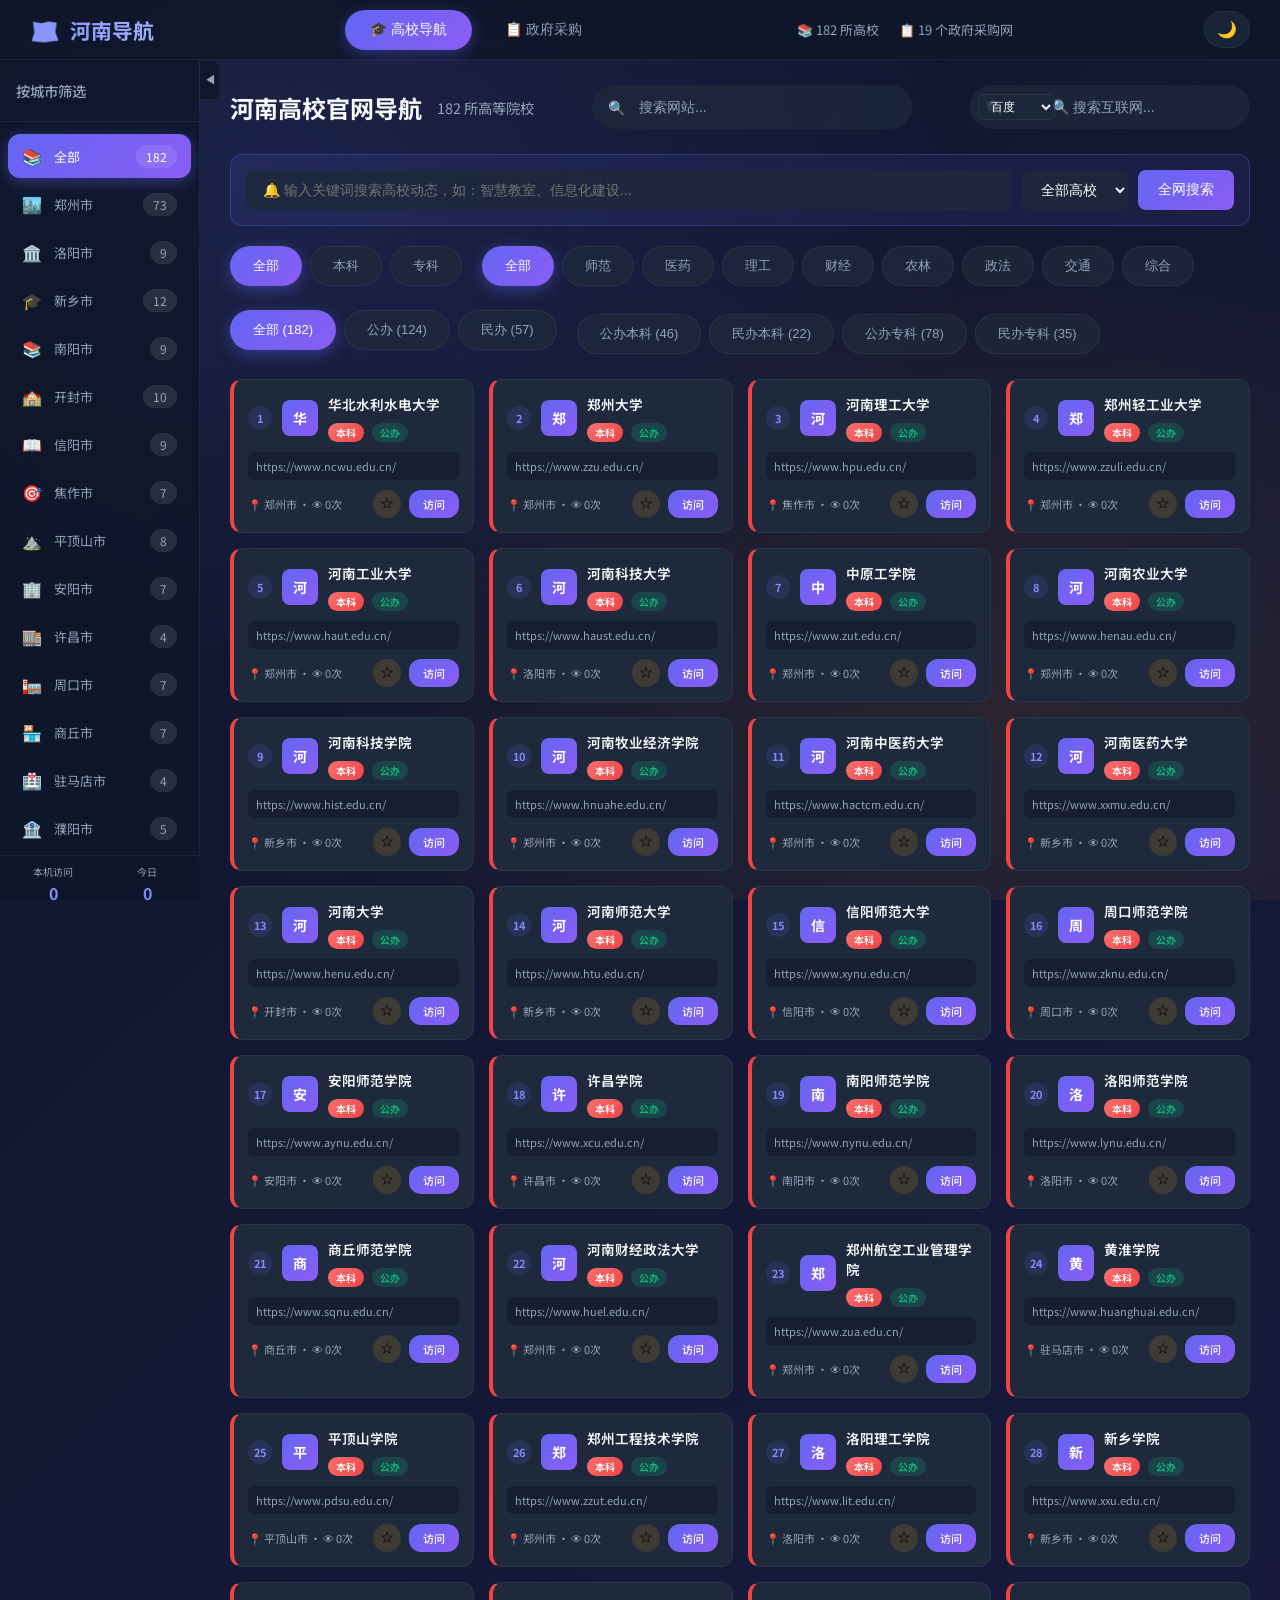
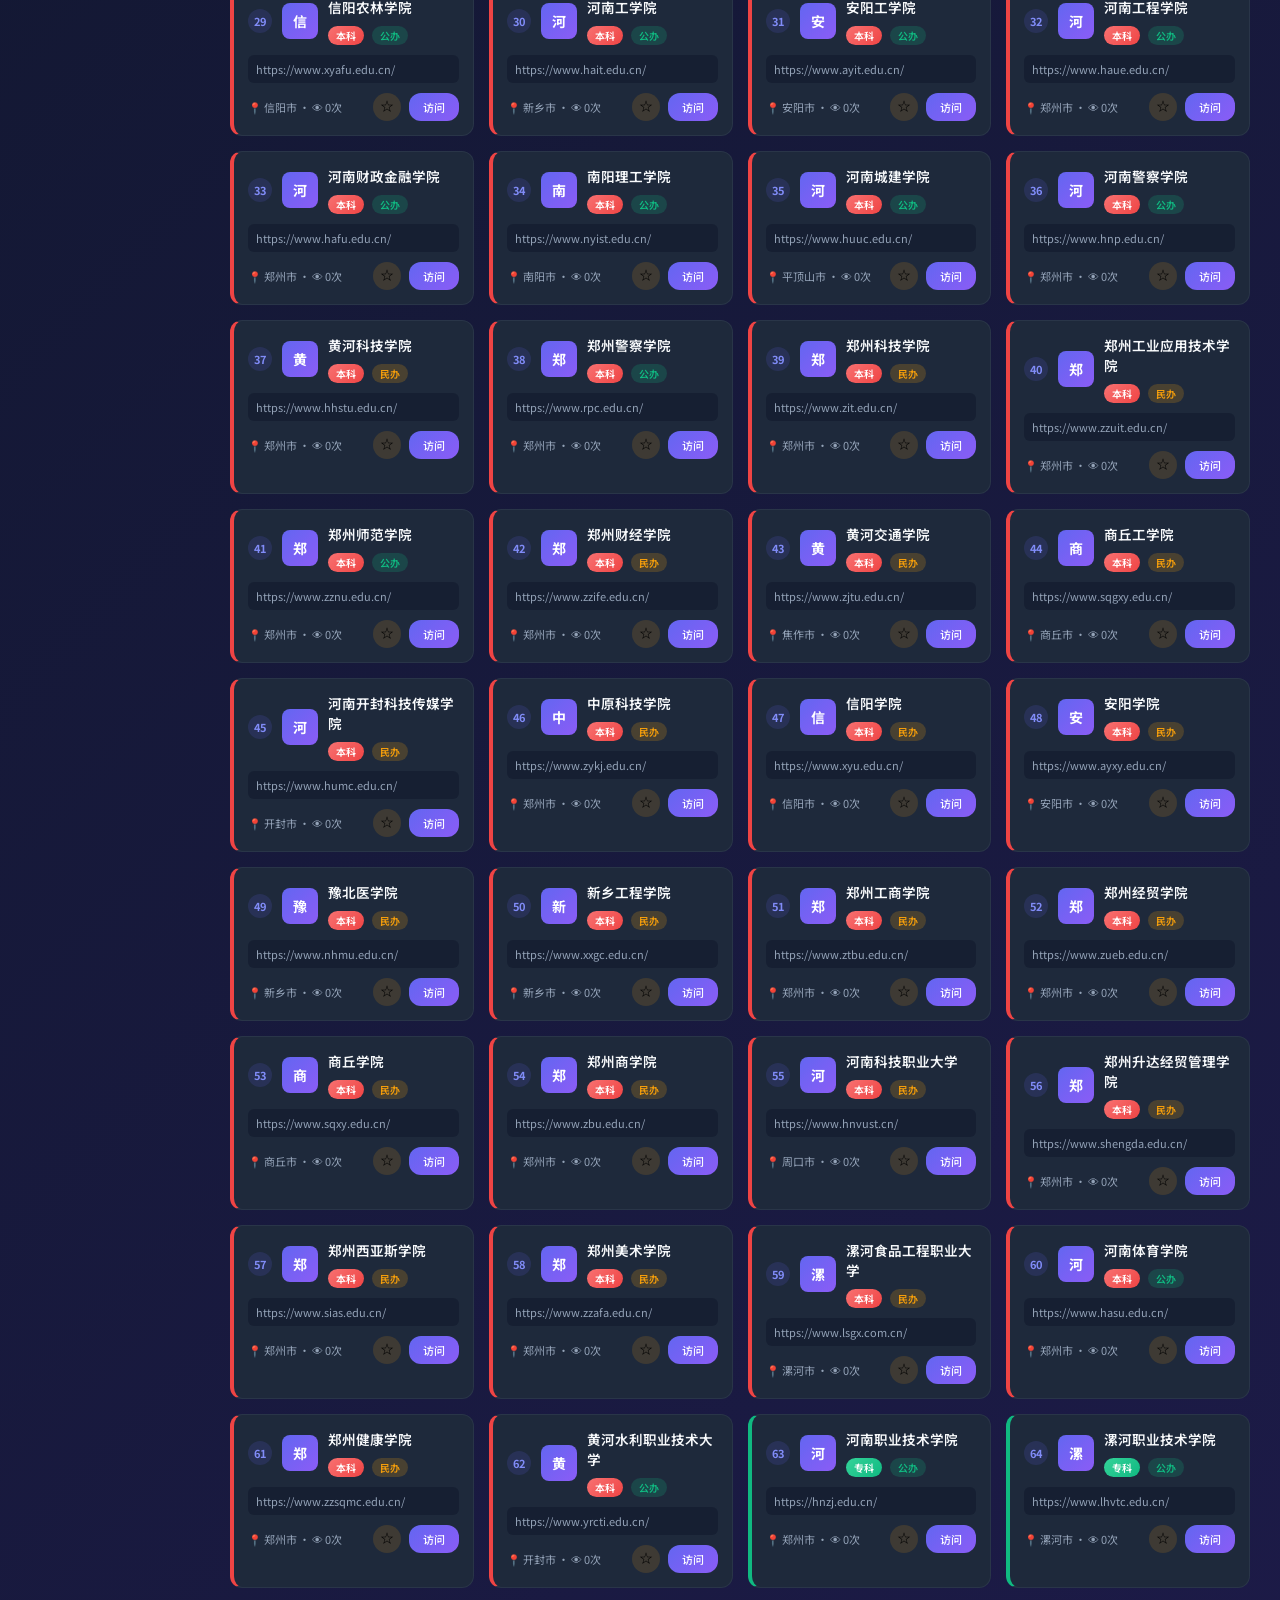
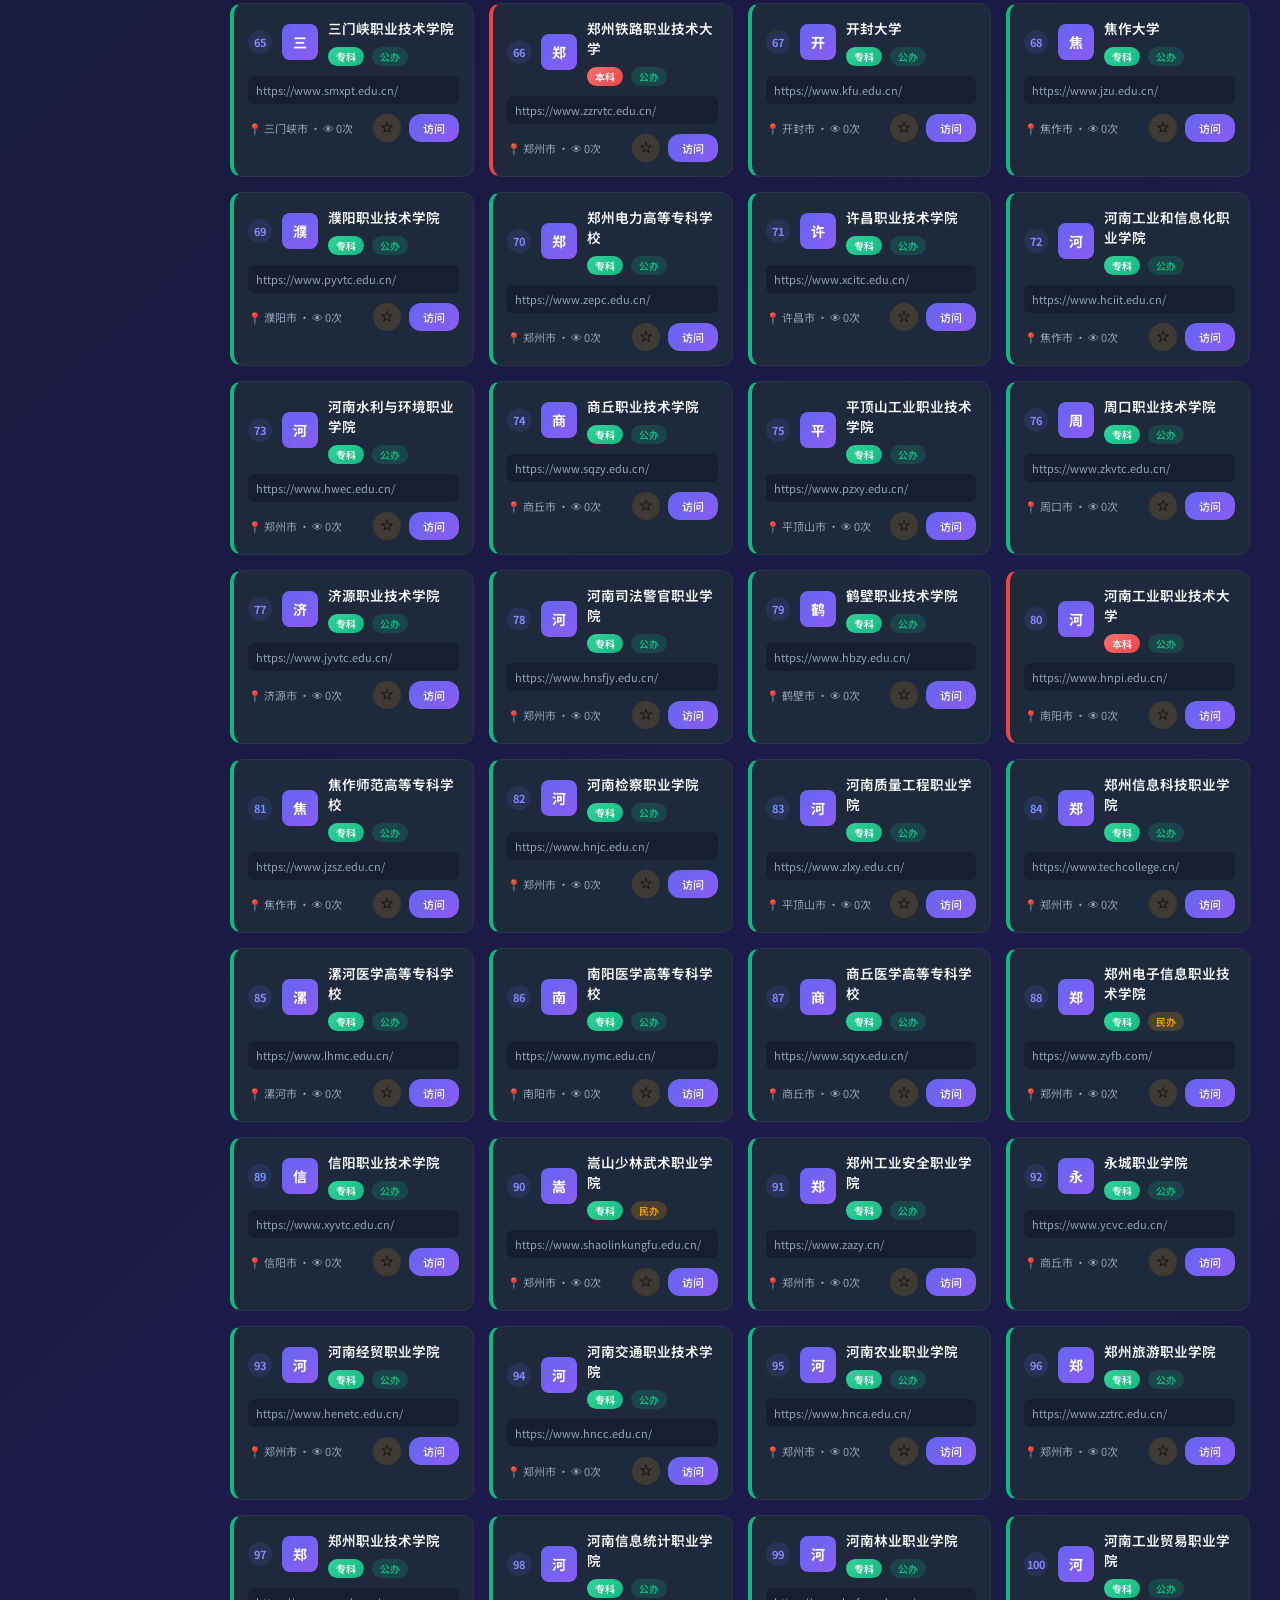
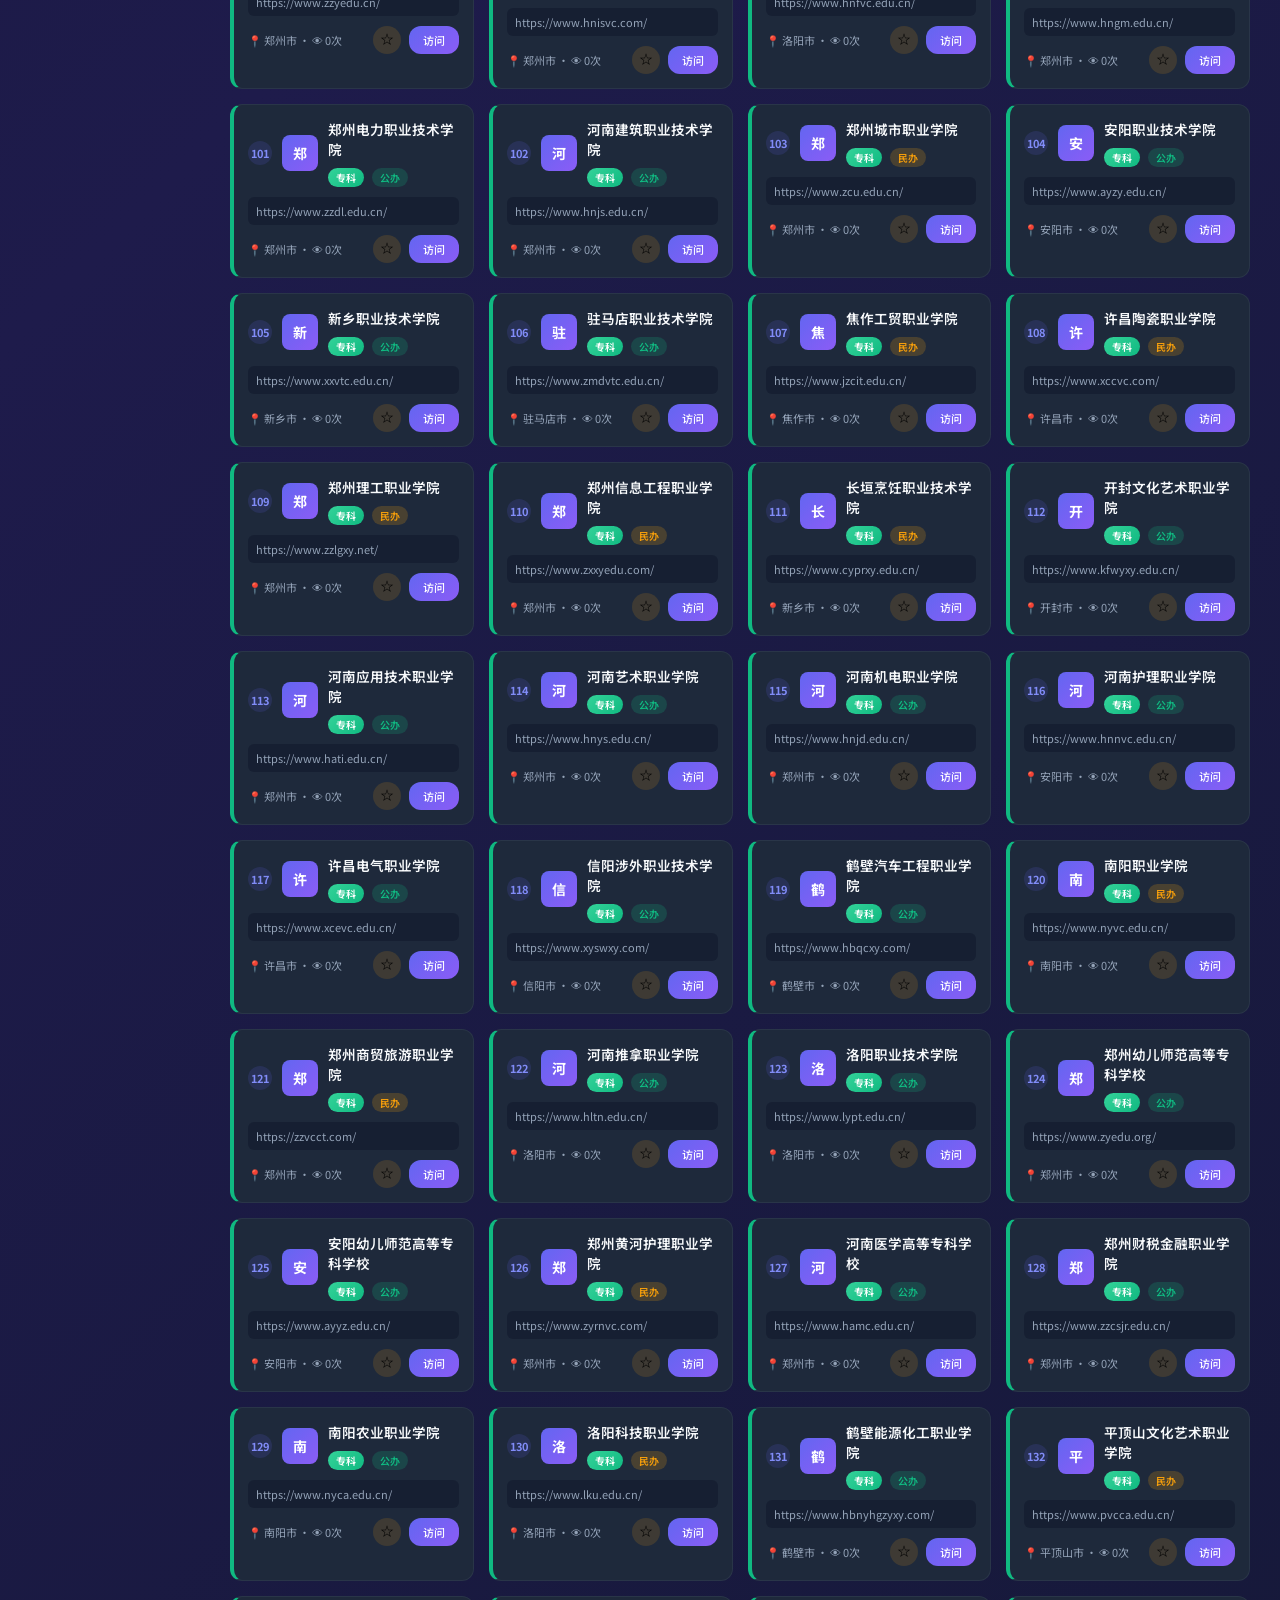
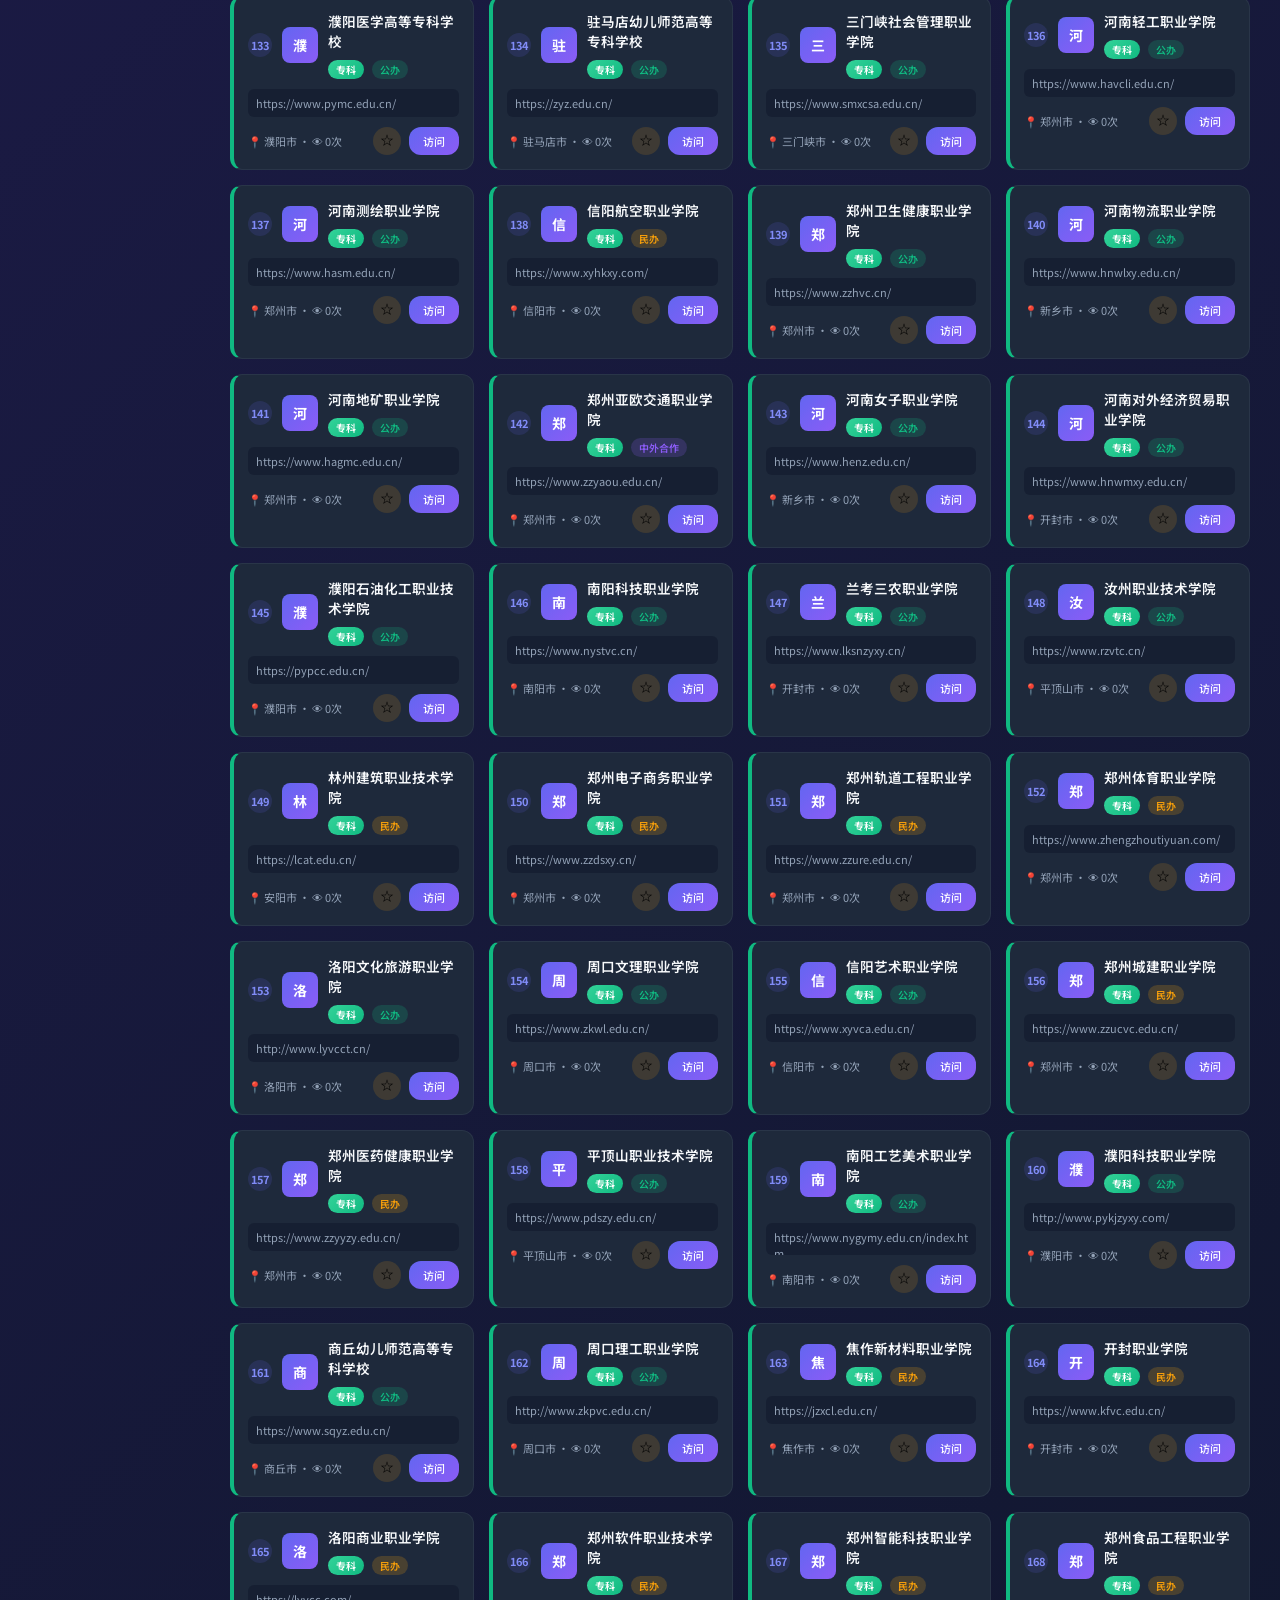
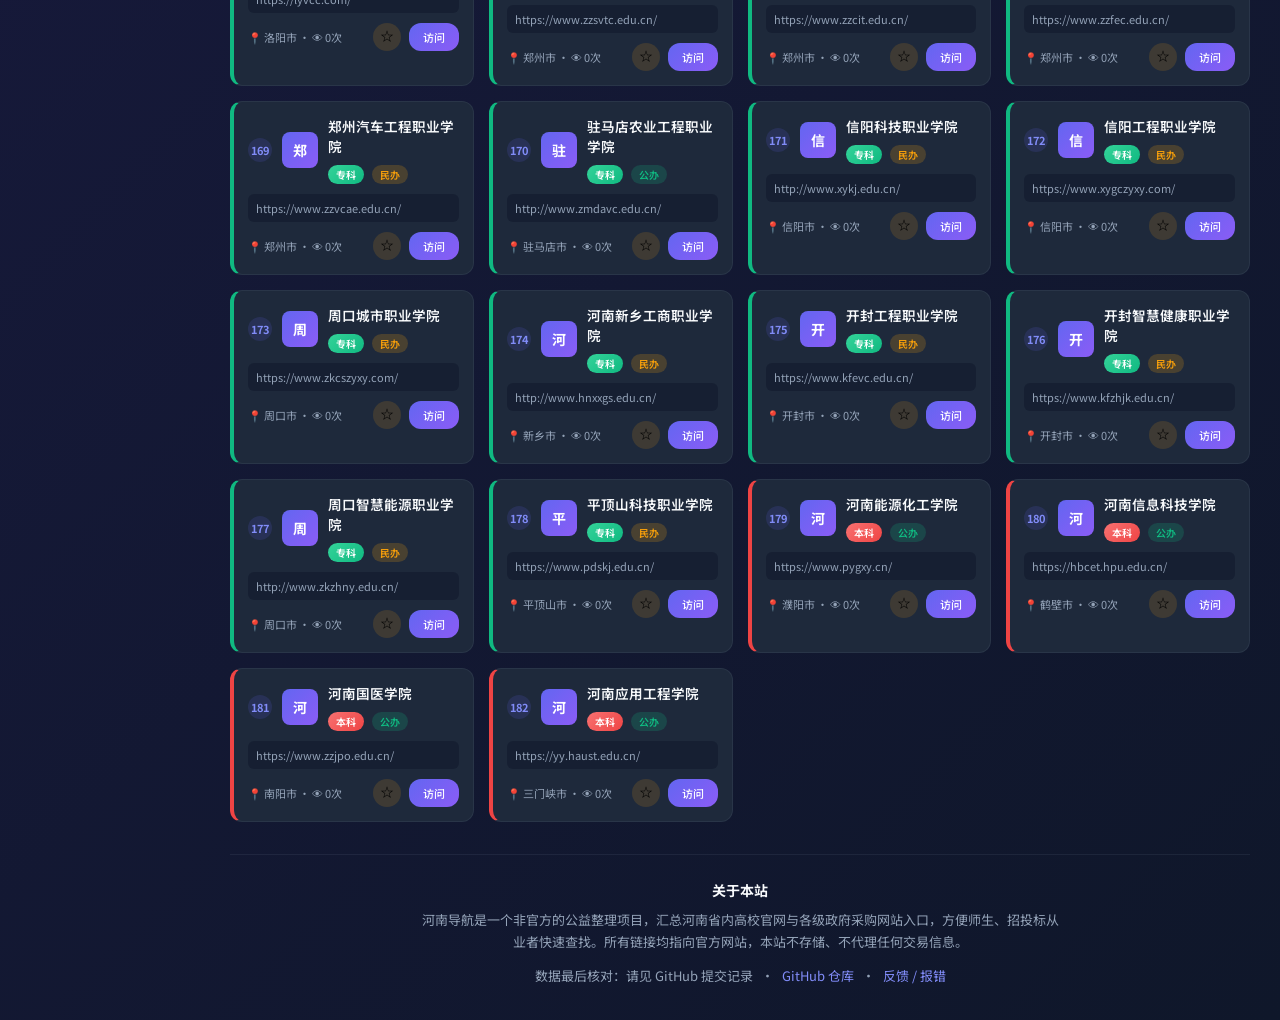
==== index.html @ 2e50fc97 "revert: 回退到直接加载data.js，放弃Base64混淆方案" ====
<!DOCTYPE html>
<html lang="zh-CN">
<head>
    <meta charset="UTF-8">
    <meta name="viewport" content="width=device-width, initial-scale=1.0">
    <title>河南导航 - 高校 & 政府采购</title>
    <meta name="description" content="河南高校官网导航、政府采购网导航，收录182所河南高等院校和19个政府采购网站。">
    <meta property="og:title" content="河南导航 - 高校 & 政府采购">
    <meta property="og:description" content="河南高校官网导航、政府采购网导航。">
    <meta property="og:type" content="website">
    <meta property="og:image" content="https://leoliu-s.github.io/University-Navigation/assets/og-image.png">
    <meta property="og:url" content="https://leoliu-s.github.io/University-Navigation/">
    <meta property="og:locale" content="zh_CN">
    <meta name="twitter:card" content="summary_large_image">
    <meta name="theme-color" content="#0f172a">
    <link rel="canonical" href="https://leoliu-s.github.io/University-Navigation/">
    <link rel="manifest" href="site.webmanifest">
    <link rel="icon" href="data:image/svg+xml,<svg xmlns=%22http://www.w3.org/2000/svg%22 viewBox=%220 0 100 100%22><text y=%22.9em%22 font-size=%2290%22>🗺️</text></svg>">
    <link rel="preconnect" href="https://favicon.hlycc.com" crossorigin>
    <link rel="stylesheet" href="css/style.css">
    <script type="application/ld+json">
    {
        "@context": "https://schema.org",
        "@type": "WebSite",
        "name": "河南导航",
        "alternateName": "河南高校 & 政府采购导航",
        "url": "https://leoliu-s.github.io/University-Navigation/",
        "description": "河南高校官网导航、政府采购网导航，收录182所河南高等院校和19个政府采购网站。",
        "inLanguage": "zh-CN"
    }
    </script>
</head>
<body>
    <a href="#mainContent" class="skip-link">跳转到主内容</a>
    <button class="menu-toggle" id="menuToggle" aria-label="打开侧边栏菜单" aria-expanded="false">
        <span></span><span></span><span></span>
    </button>

    <button class="back-to-top" id="backToTop" onclick="backToTop()" aria-label="返回顶部">⬆️</button>

    <nav class="top-nav">
        <div class="nav-brand">
            <span>🗺️</span>河南导航
        </div>
        <div class="nav-tabs">
            <button class="nav-tab active" data-module="university">🎓 高校导航</button>
            <button class="nav-tab gov" data-module="gov">📋 政府采购</button>
        </div>
        <div class="nav-stats" id="navStats">
            <span>📚 182 所高校</span>
            <span>📋 19 个政府采购网</span>
        </div>
        <button class="theme-toggle" onclick="toggleTheme()" title="切换主题" aria-label="切换深色/浅色主题">🌙</button>
    </nav>

    <button class="sidebar-toggle" id="sidebarToggle" title="折叠侧边栏" aria-label="折叠侧边栏">◀</button>

    <aside class="sidebar" id="sidebar">
        <div class="sidebar-header">
            <h3 id="sidebarTitle">按城市筛选</h3>
        </div>
        <div class="sidebar-list" id="sidebarList"></div>
    </aside>

    <div class="visit-counter" title="仅统计本机浏览器的访问记录，非全站真实流量">
        <div class="counter-item">
            <span class="counter-label">本机访问</span>
            <span class="counter-value" id="totalVisits">0</span>
        </div>
        <div class="counter-item">
            <span class="counter-label">今日</span>
            <span class="counter-value" id="todayVisits">0</span>
        </div>
    </div>

    <main class="main-content" id="mainContent">
        <div class="content-header">
            <div class="content-title">
                <h1 id="pageTitle">河南高校官网导航</h1>
                <span class="subtitle" id="pageSubtitle">182 所高等院校</span>
            </div>
            <div class="search-box">
                <label for="searchInput" class="visually-hidden">在站内搜索高校或采购网站</label>
                <input type="text" id="searchInput" placeholder="搜索网站..." aria-label="站内搜索">
            </div>
            <div class="search-box internet-search">
                <label for="searchEngine" class="visually-hidden">选择搜索引擎</label>
                <select class="search-engine-select" id="searchEngine" aria-label="选择搜索引擎">
                    <option value="baidu">百度</option>
                    <option value="bing">Bing</option>
                    <option value="google">Google</option>
                    <option value="sogou">搜狗</option>
                </select>
                <label for="internetSearch" class="visually-hidden">搜索互联网</label>
                <input type="text" id="internetSearch" placeholder="🔍 搜索互联网..." aria-label="搜索互联网" onkeydown="if(event.key==='Enter')doInternetSearch()">
            </div>
        </div>

        <div class="gov-search-box" id="monitorSearchBox">
            <input type="text" id="monitorKeyword" placeholder="🔔 输入关键词搜索高校动态，如：智慧教室、信息化建设..." onkeydown="if(event.key==='Enter')doMonitorSearch()">
            <select id="monitorScope">
                <option value="all">全部高校</option>
                <option value="郑州市">郑州市</option>
                <option value="洛阳市">洛阳市</option>
                <option value="新乡市">新乡市</option>
                <option value="南阳市">南阳市</option>
                <option value="开封市">开封市</option>
                <option value="其他">其他城市</option>
            </select>
            <button onclick="doMonitorSearch()">全网搜索</button>
        </div>

        <div class="gov-search-box" id="govSearchBox" style="display:none;">
            <input type="text" id="govSearchInput" placeholder="🔍 在河南政府采购网搜索采购项目..." onkeydown="if(event.key==='Enter')doGovSearch()">
            <select id="govSearchSite">
                <option value="henan">河南省本级</option>
                <option value="zhengzhou">郑州市</option>
                <option value="kaifeng">开封市</option>
                <option value="luoyang">洛阳市</option>
                <option value="pingdingshan">平顶山市</option>
                <option value="anyang">安阳市</option>
                <option value="hebi">鹤壁市</option>
                <option value="xinxiang">新乡市</option>
                <option value="jiaozuo">焦作市</option>
                <option value="puyang">濮阳市</option>
                <option value="xuchang">许昌市</option>
                <option value="luohe">漯河市</option>
                <option value="sanmenxia">三门峡市</option>
                <option value="nanyang">南阳市</option>
                <option value="shangqiu">商丘市</option>
                <option value="xinyang">信阳市</option>
                <option value="zhoukou">周口市</option>
                <option value="zhumadian">驻马店市</option>
                <option value="jiyuan">济源市</option>
            </select>
            <button onclick="doGovSearch()">搜索</button>
        </div>

        <div class="filters" id="filters"></div>

        <div class="card-grid" id="cardGrid"></div>

        <footer class="site-footer">
            <div class="footer-content">
                <div class="footer-about">
                    <strong>关于本站</strong>
                    <p>河南导航是一个非官方的公益整理项目，汇总河南省内高校官网与各级政府采购网站入口，方便师生、招投标从业者快速查找。所有链接均指向官方网站，本站不存储、不代理任何交易信息。</p>
                </div>
                <div class="footer-meta">
                    <span id="footerUpdated">数据最后核对：请见 GitHub 提交记录</span>
                    <span>·</span>
                    <a href="https://github.com/LeoLiu-s/University-Navigation" target="_blank" rel="noopener noreferrer">GitHub 仓库</a>
                    <span>·</span>
                    <a href="https://github.com/LeoLiu-s/University-Navigation/issues" target="_blank" rel="noopener noreferrer">反馈 / 报错</a>
                </div>
            </div>
        </footer>
    </main>

    <script src="js/config.js"></script>
    <script src="js/data.js"></script>
    <script src="js/app.js"></script>
    <script src="js/utils.js"></script>
    <script src="js/render.js"></script>
    <script src="js/handlers.js"></script>
    <script>init();</script>
</body>
</html>
---- css/style.css ----
@import url('https://fonts.googleapis.com/css2?family=Noto+Sans+SC:wght@300;400;500;700&display=swap');

:root {
    --primary: #6366f1;
    --primary-dark: #4f46e5;
    --primary-light: #818cf8;
    --accent: #f59e0b;
    --success: #10b981;
    --danger: #ef4444;
    --bg-dark: #0f172a;
    --bg-card: #1e293b;
    --bg-nav: rgba(15, 23, 42, 0.9);
    --bg-sidebar: rgba(15, 23, 42, 0.85);
    --bg-input: rgba(30, 41, 59, 0.8);
    --bg-card-hover: rgba(30, 41, 59, 0.95);
    --bg-card-url: rgba(15, 23, 42, 0.5);
    --text-primary: #f8fafc;
    --text-secondary: #94a3b8;
    --border: rgba(148, 163, 184, 0.1);
    --shadow-lg: 0 10px 15px -3px rgba(0, 0, 0, 0.2);
    --radius: 12px;
}

[data-theme="light"] {
    --bg-dark: #f0f4f8;
    --bg-card: #ffffff;
    --bg-nav: #ffffff;
    --bg-sidebar: #ffffff;
    --bg-input: #f1f5f9;
    --bg-card-hover: #f8fafc;
    --bg-card-url: #f1f5f9;
    --text-primary: #1e293b;
    --text-secondary: #64748b;
    --border: rgba(0, 0, 0, 0.1);
}

* { margin: 0; padding: 0; box-sizing: border-box; }

body {
    font-family: -apple-system, BlinkMacSystemFont, "PingFang SC", "Microsoft YaHei", "Noto Sans SC", sans-serif;
    background: linear-gradient(135deg, #0f172a 0%, #1e1b4b 50%, #0f172a 100%);
    min-height: 100vh;
    color: var(--text-primary);
    overflow-x: hidden;
}

[data-theme="light"] body {
    background: linear-gradient(135deg, #f0f4f8 0%, #e0e7ff 50%, #f0f4f8 100%);
}

body::before {
    content: '';
    position: fixed;
    top: 0;
    left: 0;
    width: 100%;
    height: 100%;
    background: 
        radial-gradient(ellipse at 20% 20%, rgba(99, 102, 241, 0.15) 0%, transparent 50%),
        radial-gradient(ellipse at 80% 80%, rgba(245, 158, 11, 0.1) 0%, transparent 50%);
    pointer-events: none;
    z-index: 0;
}

.top-nav {
    position: fixed;
    top: 0;
    left: 0;
    right: 0;
    height: 60px;
    background: var(--bg-nav);
    backdrop-filter: blur(20px);
    border-bottom: 1px solid var(--border);
    display: flex;
    align-items: center;
    justify-content: space-between;
    padding: 0 30px;
    z-index: 1000;
}

.nav-brand {
    display: flex;
    align-items: center;
    gap: 10px;
    font-size: 1.3rem;
    font-weight: 700;
    background: linear-gradient(135deg, var(--primary-light), #a5b4fc);
    -webkit-background-clip: text;
    -webkit-text-fill-color: transparent;
    background-clip: text;
}

.nav-brand span {
    font-size: 1.5rem;
}

.nav-tabs {
    display: flex;
    gap: 8px;
}

.nav-tab {
    padding: 10px 24px;
    border: none;
    border-radius: 50px;
    cursor: pointer;
    font-size: 14px;
    font-weight: 500;
    transition: all 0.3s ease;
    background: transparent;
    color: var(--text-secondary);
    border: 1px solid transparent;
}

.nav-tab:hover {
    background: rgba(99, 102, 241, 0.15);
    color: var(--text-primary);
}

.nav-tab.active {
    background: linear-gradient(135deg, var(--primary), #8b5cf6);
    color: white;
    box-shadow: 0 4px 15px rgba(99, 102, 241, 0.4);
}

.nav-tab.active.gov {
    background: linear-gradient(135deg, var(--accent), #d97706);
    box-shadow: 0 4px 15px rgba(245, 158, 11, 0.4);
}

.nav-tab.active.custom {
    background: linear-gradient(135deg, #8b5cf6, #7c3aed);
    box-shadow: 0 4px 15px rgba(139, 92, 246, 0.4);
}

.nav-stats {
    display: flex;
    gap: 20px;
    font-size: 13px;
    color: var(--text-secondary);
}

.nav-stats span {
    display: flex;
    align-items: center;
    gap: 6px;
}

.sidebar {
    width: 200px;
    background: var(--bg-sidebar);
    backdrop-filter: blur(20px);
    height: calc(100vh - 60px);
    position: fixed;
    left: 0;
    top: 60px;
    overflow-y: auto;
    z-index: 100;
    border-right: 1px solid var(--border);
    transition: transform 0.3s ease, left 0.3s ease;
}

.sidebar.collapsed {
    left: -200px;
}

.sidebar-header {
    padding: 20px 16px;
    border-bottom: 1px solid var(--border);
}

.sidebar-header h3 {
    font-size: 0.9em;
    color: var(--text-secondary);
    font-weight: 500;
}

.sidebar-list { 
    padding: 12px 8px; 
    max-height: calc(100vh - 180px); 
    overflow-y: auto; 
}

.visit-counter {
    position: fixed;
    bottom: 0;
    left: 0;
    width: 200px;
    display: flex;
    padding: 8px 12px;
    background: rgba(15, 23, 42, 0.5);
    backdrop-filter: blur(5px);
    border-top: 1px solid var(--border);
    gap: 12px;
    z-index: 101;
    height: 45px;
    transition: left 0.3s ease;
}

.visit-counter.collapsed {
    left: -200px;
}

.counter-item {
    flex: 1;
    text-align: center;
}

.counter-label {
    display: block;
    font-size: 10px;
    color: var(--text-secondary);
    margin-bottom: 2px;
}

.counter-value {
    font-size: 16px;
    font-weight: 700;
    color: var(--primary-light);
}

.sidebar-item {
    display: flex;
    align-items: center;
    padding: 10px 14px;
    margin-bottom: 4px;
    border-radius: var(--radius);
    cursor: pointer;
    transition: all 0.25s ease;
    color: var(--text-secondary);
    font-size: 13px;
}

.sidebar-item:hover {
    background: rgba(99, 102, 241, 0.15);
    color: var(--text-primary);
    transform: translateX(4px);
}

.sidebar-item.active {
    background: linear-gradient(135deg, var(--primary), #8b5cf6);
    color: white;
    box-shadow: 0 4px 15px rgba(99, 102, 241, 0.4);
}

.sidebar-item.active.gov {
    background: linear-gradient(135deg, var(--accent), #f59e0b);
    box-shadow: 0 4px 15px rgba(245, 158, 11, 0.4);
}

.sidebar-icon { margin-right: 12px; font-size: 16px; }

.sidebar-count {
    margin-left: auto;
    background: rgba(255,255,255,0.1);
    padding: 3px 10px;
    border-radius: 20px;
    font-size: 12px;
}

.main-content {
    margin-left: 200px;
    margin-top: 60px;
    padding: 25px 30px;
    min-height: calc(100vh - 60px);
    position: relative;
    z-index: 1;
    transition: margin-left 0.3s ease;
}

.main-content.expanded {
    margin-left: 0;
}

.card-grid {
    display: grid;
    grid-template-columns: repeat(5, minmax(0, 1fr));
    gap: 15px;
}

.content-header {
    display: flex;
    justify-content: space-between;
    align-items: center;
    margin-bottom: 25px;
    flex-wrap: wrap;
    gap: 15px;
}

.content-title {
    display: flex;
    align-items: center;
    gap: 15px;
}

.content-title h1 {
    font-size: 1.5rem;
    font-weight: 700;
}

.content-title .subtitle {
    color: var(--text-secondary);
    font-size: 0.9rem;
}

.search-box {
    position: relative;
    width: 320px;
}

.search-box.internet-search {
    width: 280px;
}

.search-box::before {
    content: '🔍';
    position: absolute;
    left: 16px;
    top: 50%;
    transform: translateY(-50%);
    font-size: 14px;
}

.search-box input {
    width: 100%;
    padding: 12px 20px 12px 45px;
    border: 2px solid transparent;
    border-radius: 50px;
    background: var(--bg-input);
    color: white;
    font-size: 14px;
    outline: none;
    transition: all 0.3s ease;
}

.search-box input::placeholder { color: var(--text-secondary); }

.search-box input:focus {
    border-color: var(--primary);
    box-shadow: 0 0 0 4px rgba(99, 102, 241, 0.15);
}

.sidebar-toggle {
    position: fixed;
    left: 200px;
    top: 60px;
    width: 20px;
    height: 40px;
    background: var(--bg-sidebar);
    border: 1px solid var(--border);
    border-left: none;
    border-radius: 0 6px 6px 0;
    cursor: pointer;
    z-index: 99;
    display: flex;
    align-items: center;
    justify-content: center;
    color: var(--text-secondary);
    font-size: 12px;
    transition: all 0.3s ease;
}

.sidebar-toggle:hover {
    background: rgba(99, 102, 241, 0.2);
    color: var(--text-primary);
}

.sidebar-toggle.collapsed {
    left: 0;
}

.filters {
    display: flex;
    gap: 20px;
    margin-bottom: 25px;
    flex-wrap: wrap;
    align-items: center;
}

.filter-group {
    display: flex;
    gap: 8px;
    flex-wrap: wrap;
    align-items: center;
}

.filter-btn {
    padding: 10px 22px;
    border: none;
    border-radius: 50px;
    cursor: pointer;
    font-size: 13px;
    font-weight: 500;
    transition: all 0.25s ease;
    background: var(--bg-input);
    color: var(--text-secondary);
    border: 1px solid var(--border);
}

.filter-btn:hover {
    background: rgba(99, 102, 241, 0.2);
    color: white;
    border-color: var(--primary);
}

.filter-btn.active {
    background: linear-gradient(135deg, var(--primary), #8b5cf6);
    color: white;
    border-color: transparent;
    box-shadow: 0 4px 15px rgba(99, 102, 241, 0.4);
}

.filter-btn.active.gov {
    background: linear-gradient(135deg, var(--accent), #f59e0b);
    box-shadow: 0 4px 15px rgba(245, 158, 11, 0.4);
}

.card {
    background: var(--bg-card);
    backdrop-filter: blur(10px);
    border-radius: var(--radius);
    padding: 14px;
    transition: all 0.3s cubic-bezier(0.4, 0, 0.2, 1);
    border: 1px solid var(--border);
    cursor: pointer;
}

.card-lazy {
    opacity: 0;
    transform: translateY(20px);
}

.card-visible {
    animation: fadeInUp 0.4s ease forwards;
}

@keyframes fadeInUp {
    from { opacity: 0; transform: translateY(20px); }
    to { opacity: 1; transform: translateY(0); }
}

.card:hover {
    transform: translateY(-6px);
    box-shadow: var(--shadow-lg);
    border-color: rgba(99, 102, 241, 0.3);
    background: var(--bg-card-hover);
}

.card.gov:hover {
    border-color: rgba(245, 158, 11, 0.3);
}

.card.benke { border-left: 4px solid #ef4444; }
.card.zhuanke { border-left: 4px solid #10b981; }
.card.shengji { border-left: 4px solid var(--accent); }
.card.dishiji { border-left: 4px solid var(--success); }

.card-num {
    min-width: 24px;
    height: 24px;
    background: rgba(99, 102, 241, 0.15);
    border-radius: 50%;
    display: flex;
    align-items: center;
    justify-content: center;
    font-size: 11px;
    font-weight: 700;
    color: var(--primary-light);
    flex-shrink: 0;
}

.card.gov .card-num {
    background: rgba(245, 158, 11, 0.15);
    color: var(--accent);
}

.card-header {
    display: flex;
    align-items: center;
    gap: 10px;
    margin-bottom: 10px;
}

.card-favicon {
    width: 36px;
    height: 36px;
    border-radius: 8px;
    flex-shrink: 0;
}

.card-logo {
    width: 36px;
    height: 36px;
    background: linear-gradient(135deg, var(--primary), #8b5cf6);
    border-radius: 8px;
    display: flex;
    align-items: center;
    justify-content: center;
    font-size: 14px;
    font-weight: 700;
    color: white;
    flex-shrink: 0;
}

.card.gov .card-logo {
    background: linear-gradient(135deg, var(--accent), #f59e0b);
}

.card-info { flex: 1; min-width: 0; }

.card-title {
    font-size: 0.85em;
    font-weight: 600;
    margin-bottom: 4px;
    word-break: break-all;
}

.card-tag {
    display: inline-block;
    padding: 2px 8px;
    border-radius: 12px;
    font-size: 10px;
    font-weight: 600;
}

.card-tag.benke { background: linear-gradient(135deg, #f87171, #ef4444); color: white; }
.card-tag.zhuanke { background: linear-gradient(135deg, #34d399, #10b981); color: white; }
.card-tag.shengji { background: linear-gradient(135deg, #f59e0b, #d97706); color: white; }
.card-tag.dishiji { background: linear-gradient(135deg, #10b981, #059669); color: white; }

.card-category {
    display: inline-block;
    padding: 2px 8px;
    border-radius: 12px;
    font-size: 10px;
    font-weight: 600;
    background: rgba(99, 102, 241, 0.2);
    color: var(--primary-light);
    margin-left: 4px;
}

.card-school-type {
    display: inline-block;
    padding: 2px 8px;
    border-radius: 12px;
    font-size: 10px;
    font-weight: 600;
    margin-left: 4px;
}

.card-school-type.public {
    background: rgba(16, 185, 129, 0.2);
    color: #10b981;
}

.card-school-type.private {
    background: rgba(245, 158, 11, 0.2);
    color: #f59e0b;
}

.card-school-type.coop {
    background: rgba(139, 92, 246, 0.2);
    color: #8b5cf6;
}

.card-url {
    font-size: 11px;
    color: var(--text-secondary);
    margin-bottom: 10px;
    word-break: break-all;
    background: var(--bg-card-url);
    padding: 6px 8px;
    border-radius: 6px;
    max-height: 32px;
    overflow: hidden;
}

.card-footer {
    display: flex;
    justify-content: space-between;
    align-items: center;
}

.card-meta {
    font-size: 11px;
    color: var(--text-secondary);
}

.card-actions {
    display: flex;
    align-items: center;
    gap: 8px;
}

.card-fav {
    background: rgba(245, 158, 11, 0.15);
    border: none;
    border-radius: 50%;
    width: 28px;
    height: 28px;
    cursor: pointer;
    font-size: 14px;
    transition: all 0.3s ease;
    display: flex;
    align-items: center;
    justify-content: center;
}

.card-fav:hover {
    background: rgba(245, 158, 11, 0.3);
    transform: scale(1.1);
}

.card-fav.active {
    background: var(--accent);
}

.card-action {
    padding: 6px 14px;
    border: none;
    border-radius: 12px;
    cursor: pointer;
    font-size: 11px;
    font-weight: 500;
    transition: all 0.3s ease;
    background: linear-gradient(135deg, var(--primary), #8b5cf6);
    color: white;
    text-decoration: none;
    display: inline-block;
}

.card.gov .card-action {
    background: linear-gradient(135deg, var(--accent), #f59e0b);
}

.card-action:hover {
    transform: scale(1.05);
    box-shadow: 0 4px 15px rgba(99, 102, 241, 0.4);
}

.empty-state {
    text-align: center;
    padding: 80px 40px;
    color: var(--text-secondary);
    grid-column: 1 / -1;
}

.empty-state .icon { font-size: 64px; margin-bottom: 20px; opacity: 0.5; }

.menu-toggle {
    display: none;
    position: fixed;
    top: 12px;
    left: 12px;
    z-index: 1001;
    background: var(--bg-input);
    border: 1px solid var(--border);
    padding: 10px 14px;
    border-radius: 10px;
    cursor: pointer;
}

.menu-toggle span {
    display: block;
    width: 22px;
    height: 2px;
    background: white;
    margin: 4px 0;
    border-radius: 2px;
}

@media (max-width: 1400px) {
    .card-grid { grid-template-columns: repeat(4, minmax(0, 1fr)); }
}

@media (max-width: 1100px) {
    .card-grid { grid-template-columns: repeat(3, minmax(0, 1fr)); }
}

@media (max-width: 768px) {
    .menu-toggle { display: block; }
    .sidebar-toggle { display: none; }
    .sidebar {
        transform: translateX(-100%);
        width: 260px;
        left: 0 !important;
    }
    .sidebar.active { transform: translateX(0); }
    .main-content { margin-left: 0; padding: 80px 15px 20px; }
    .main-content.expanded { margin-left: 0; }
    .nav-tabs { display: flex; gap: 4px; overflow-x: auto; flex-shrink: 0; -webkit-overflow-scrolling: touch; }
    .nav-tab { padding: 6px 14px; font-size: 12px; white-space: nowrap; }
    .nav-brand { font-size: 1rem; }
    .nav-stats { display: none; }
    .top-nav { padding: 0 12px; gap: 8px; }
    .card-grid { grid-template-columns: repeat(2, minmax(0, 1fr)); gap: 10px; }
    .search-box { width: 100%; }
    .content-header { flex-direction: column; align-items: flex-start; }
}

@media (max-width: 340px) {
    .card-grid { grid-template-columns: 1fr; gap: 10px; }
    .top-nav { padding: 0 12px; }
    .content-header { flex-direction: column; align-items: stretch; }
    .search-box { width: 100%; }
    .search-box.internet-search { width: 100%; }
    .main-content { padding: 80px 10px 20px; }
    .nav-stats { font-size: 11px; gap: 8px; }
}

::-webkit-scrollbar { width: 8px; }
::-webkit-scrollbar-thumb {
    background: rgba(99, 102, 241, 0.3);
    border-radius: 4px;
}

.back-to-top {
    position: fixed;
    bottom: 30px;
    right: 30px;
    width: 50px;
    height: 50px;
    border-radius: 50%;
    background: linear-gradient(135deg, var(--primary), #8b5cf6);
    color: white;
    border: none;
    cursor: pointer;
    font-size: 20px;
    box-shadow: 0 4px 15px rgba(99, 102, 241, 0.4);
    transition: all 0.3s ease;
    z-index: 999;
    display: none;
}

.back-to-top:hover {
    transform: translateY(-3px);
    box-shadow: 0 6px 20px rgba(99, 102, 241, 0.5);
}

.theme-toggle {
    background: var(--bg-input);
    border: 1px solid var(--border);
    padding: 8px 12px;
    border-radius: 20px;
    cursor: pointer;
    font-size: 16px;
    transition: all 0.3s ease;
}

.theme-toggle:hover {
    background: rgba(99, 102, 241, 0.2);
}

.internet-search {
    position: relative;
}

.search-engine-select {
    position: absolute;
    left: 8px;
    top: 50%;
    transform: translateY(-50%);
    background: var(--bg-input);
    border: 1px solid var(--border);
    color: white;
    padding: 4px 8px;
    border-radius: 6px;
    font-size: 12px;
    cursor: pointer;
    outline: none;
    z-index: 1;
}

.internet-search input {
    padding-left: 80px !important;
}

.gov-search-box {
    display: flex;
    gap: 10px;
    margin-bottom: 20px;
    padding: 15px;
    background: rgba(245, 158, 11, 0.1);
    border-radius: var(--radius);
    border: 1px solid rgba(245, 158, 11, 0.3);
}

#monitorSearchBox {
    background: rgba(99, 102, 241, 0.1);
    border-color: rgba(99, 102, 241, 0.3);
}

#monitorSearchBox button {
    background: linear-gradient(135deg, var(--primary), #8b5cf6);
}

.gov-search-box input {
    flex: 1;
    padding: 10px 15px;
    border: 2px solid transparent;
    border-radius: 8px;
    background: var(--bg-input);
    color: white;
    font-size: 14px;
    outline: none;
}

.gov-search-box input:focus {
    border-color: var(--accent);
}

.gov-search-box select {
    padding: 10px 15px;
    border: none;
    border-radius: 8px;
    background: var(--bg-input);
    color: white;
    font-size: 14px;
    cursor: pointer;
    outline: none;
}

.gov-search-box button {
    padding: 10px 20px;
    border: none;
    border-radius: 8px;
    background: linear-gradient(135deg, var(--accent), #d97706);
    color: white;
    font-size: 14px;
    cursor: pointer;
    transition: all 0.3s ease;
}

.gov-search-box button:hover {
    transform: scale(1.05);
    box-shadow: 0 4px 15px rgba(245, 158, 11, 0.4);
}

.search-engine-select option {
    background: var(--bg-card);
}

[data-theme="light"] .search-box input {
    color: #1e293b;
    border-color: #e2e8f0;
}

[data-theme="light"] .sidebar-item:hover,
[data-theme="light"] .sidebar-item.active {
    background: linear-gradient(135deg, var(--primary), #8b5cf6);
    color: white;
}

/* ===== 可访问性 & Footer（优化新增） ===== */
.visually-hidden {
    position: absolute;
    width: 1px;
    height: 1px;
    padding: 0;
    margin: -1px;
    overflow: hidden;
    clip: rect(0, 0, 0, 0);
    white-space: nowrap;
    border: 0;
}

.skip-link {
    position: absolute;
    left: -9999px;
    top: 0;
    z-index: 2000;
    background: var(--primary);
    color: #fff;
    padding: 10px 16px;
    border-radius: 0 0 8px 0;
    text-decoration: none;
    font-weight: 600;
}

.skip-link:focus {
    left: 0;
}

a:focus-visible,
button:focus-visible,
input:focus-visible,
select:focus-visible {
    outline: 2px solid var(--primary-light);
    outline-offset: 2px;
}

.site-footer {
    margin-top: 32px;
    padding: 24px 0 8px;
    border-top: 1px solid var(--border);
}

.footer-content {
    max-width: 900px;
    margin: 0 auto;
    text-align: center;
    color: var(--text-secondary);
    font-size: 13px;
    line-height: 1.7;
}

.footer-about strong {
    color: var(--text-primary);
    display: block;
    margin-bottom: 6px;
    font-size: 14px;
}

.footer-about p {
    max-width: 640px;
    margin: 0 auto 12px;
}

.footer-meta {
    display: flex;
    justify-content: center;
    align-items: center;
    gap: 8px;
    flex-wrap: wrap;
}

.footer-meta a {
    color: var(--primary-light);
    text-decoration: none;
}

.footer-meta a:hover {
    text-decoration: underline;
}
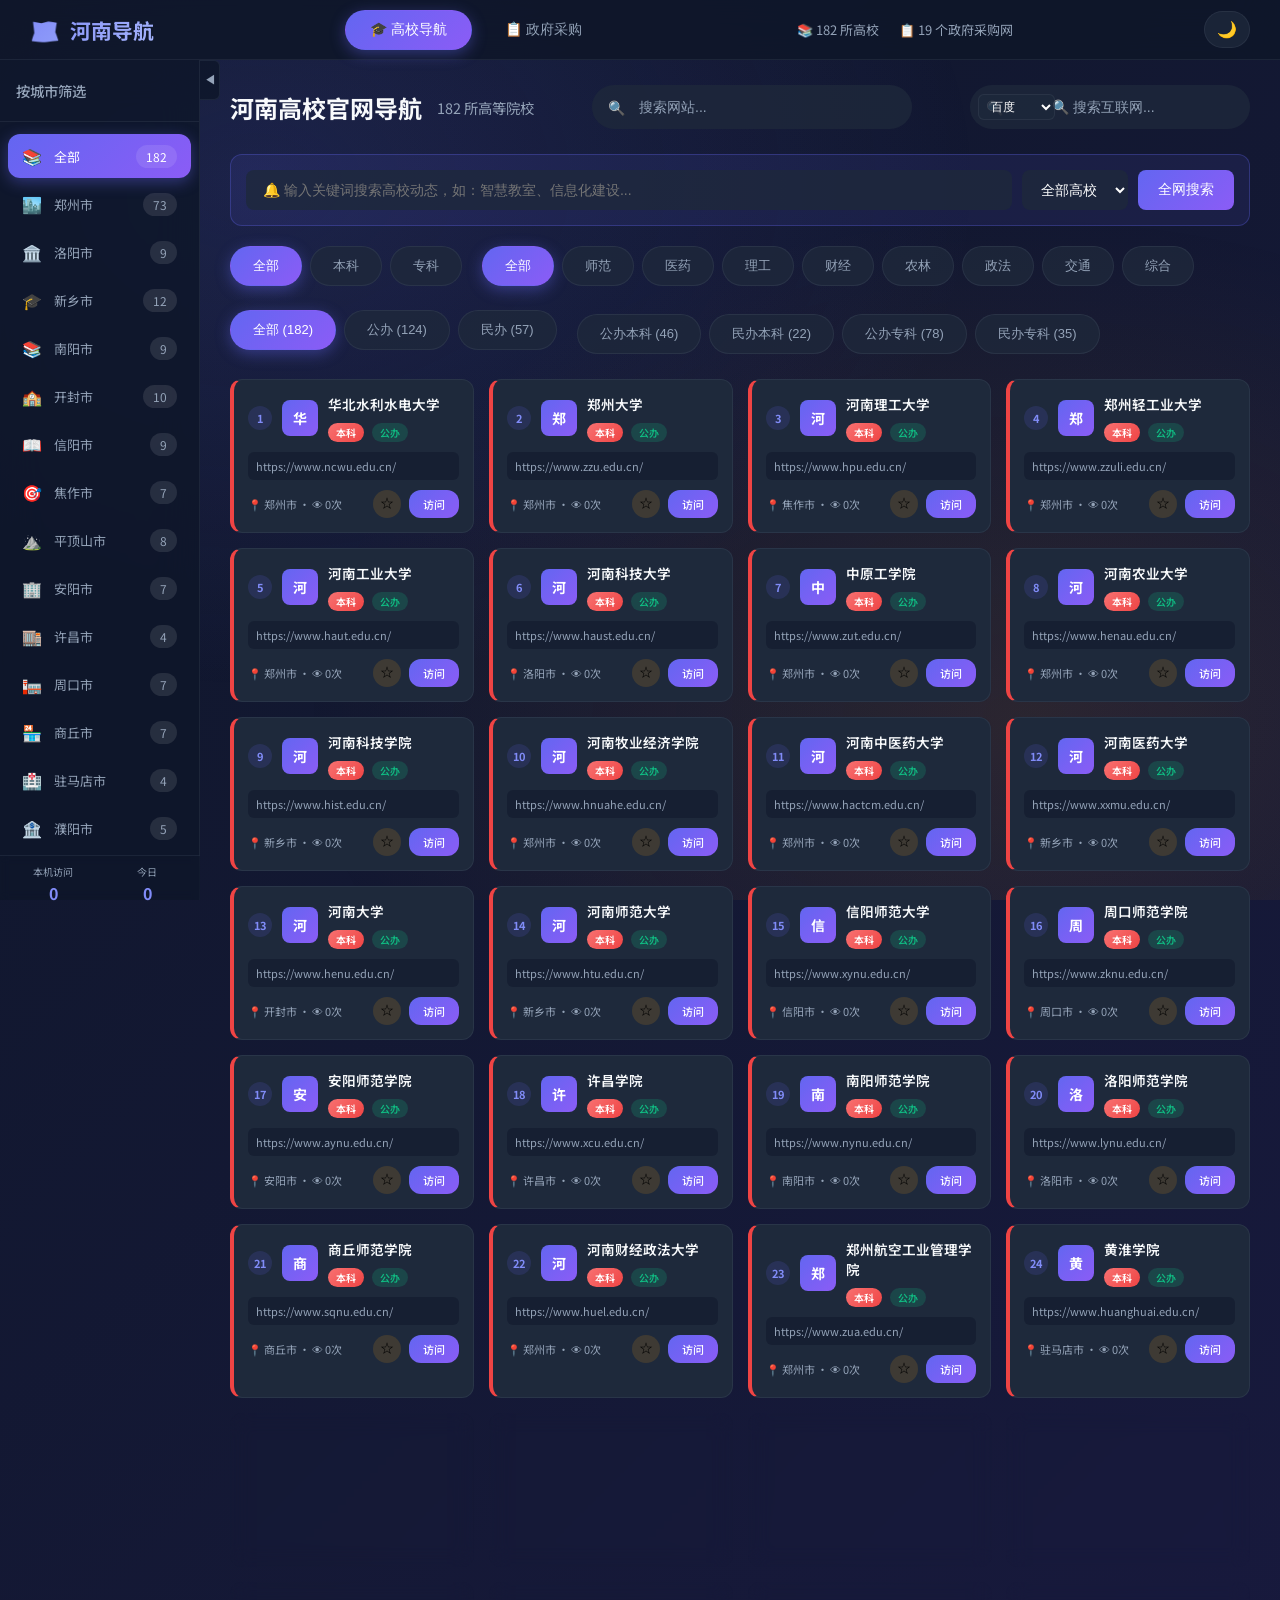
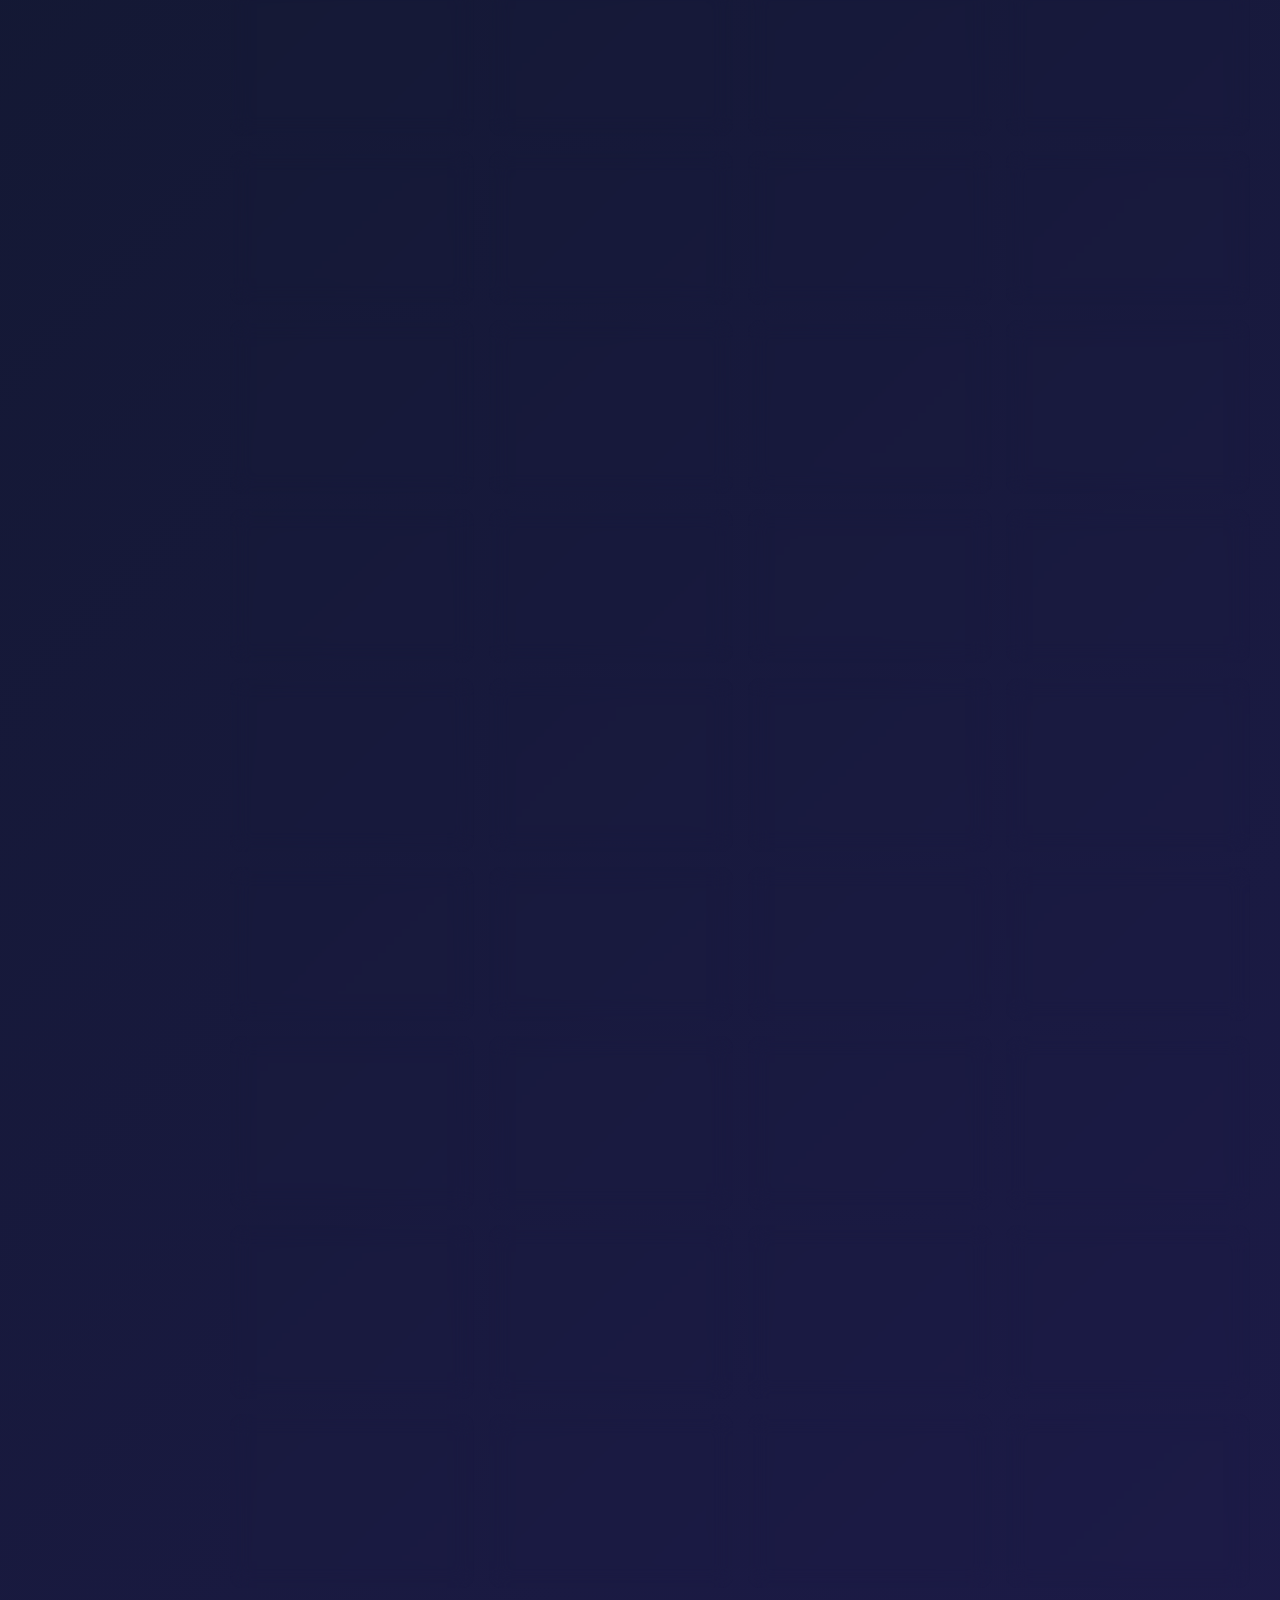
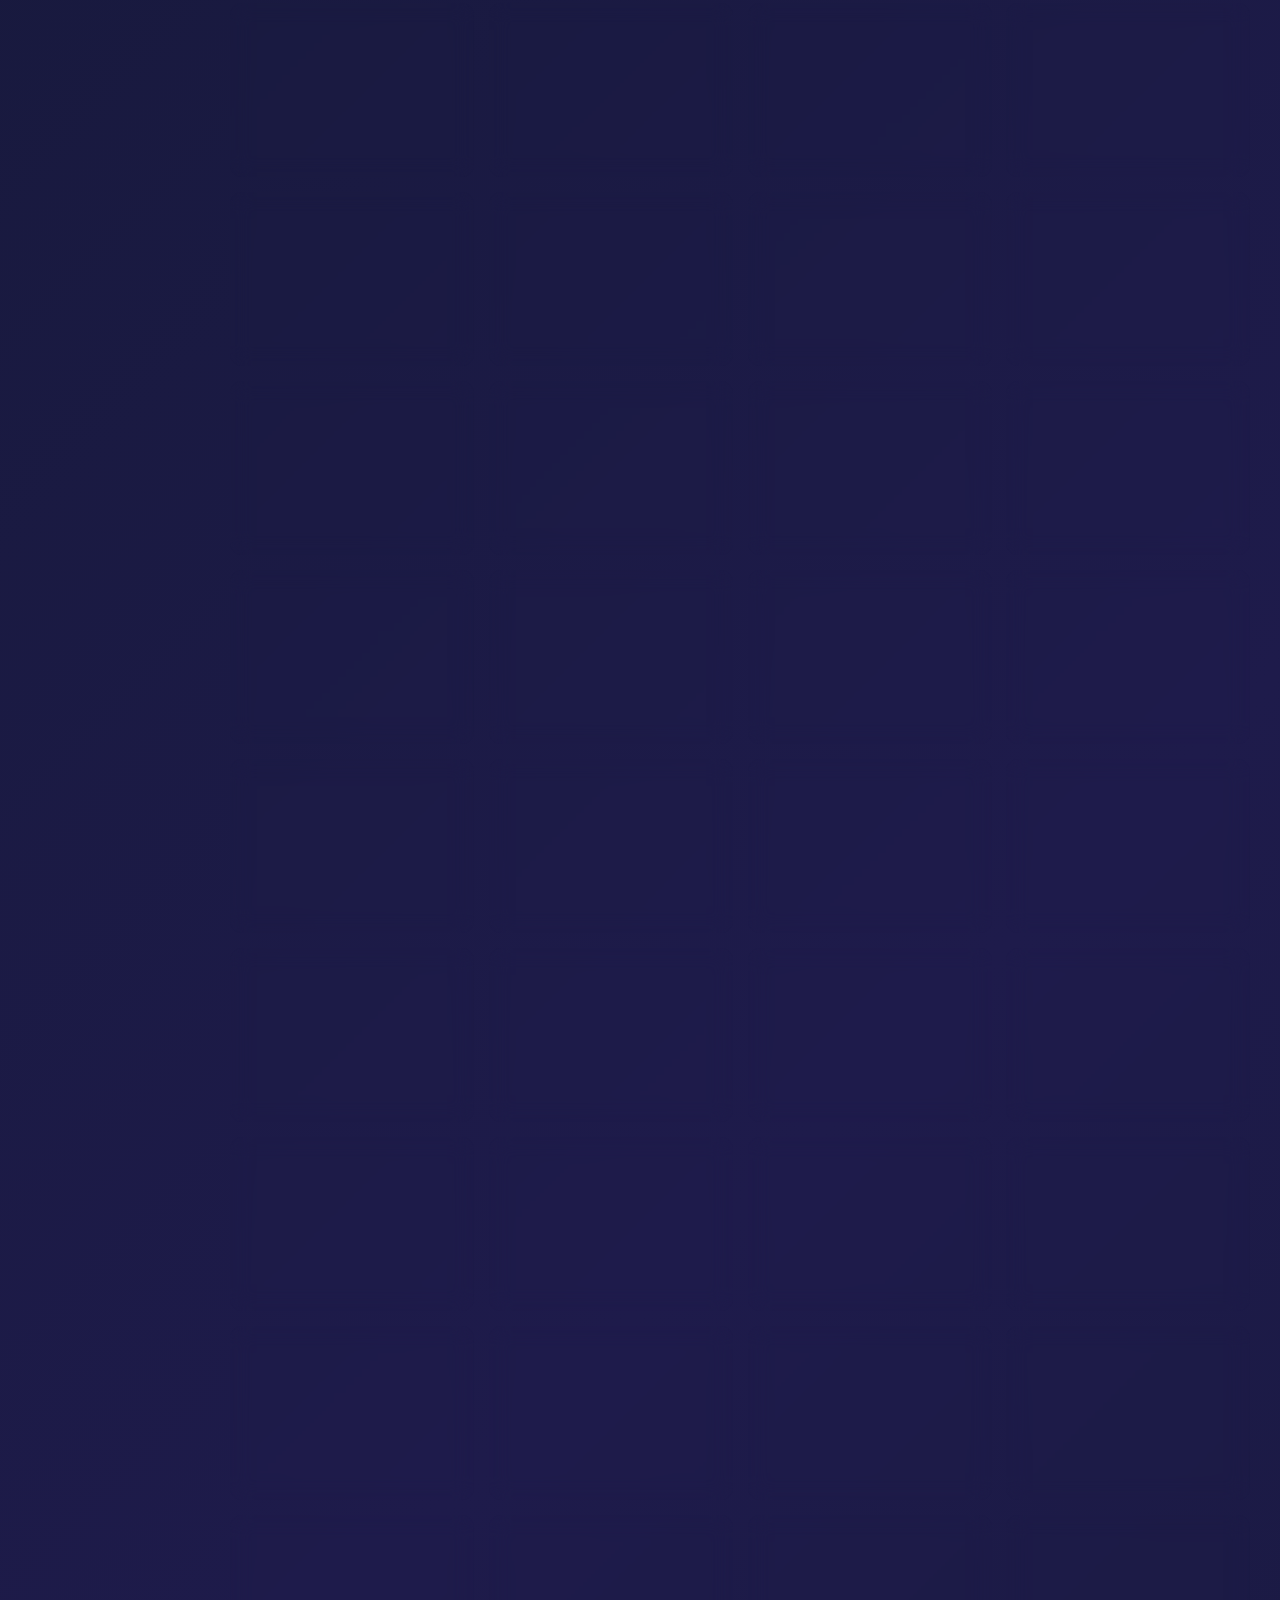
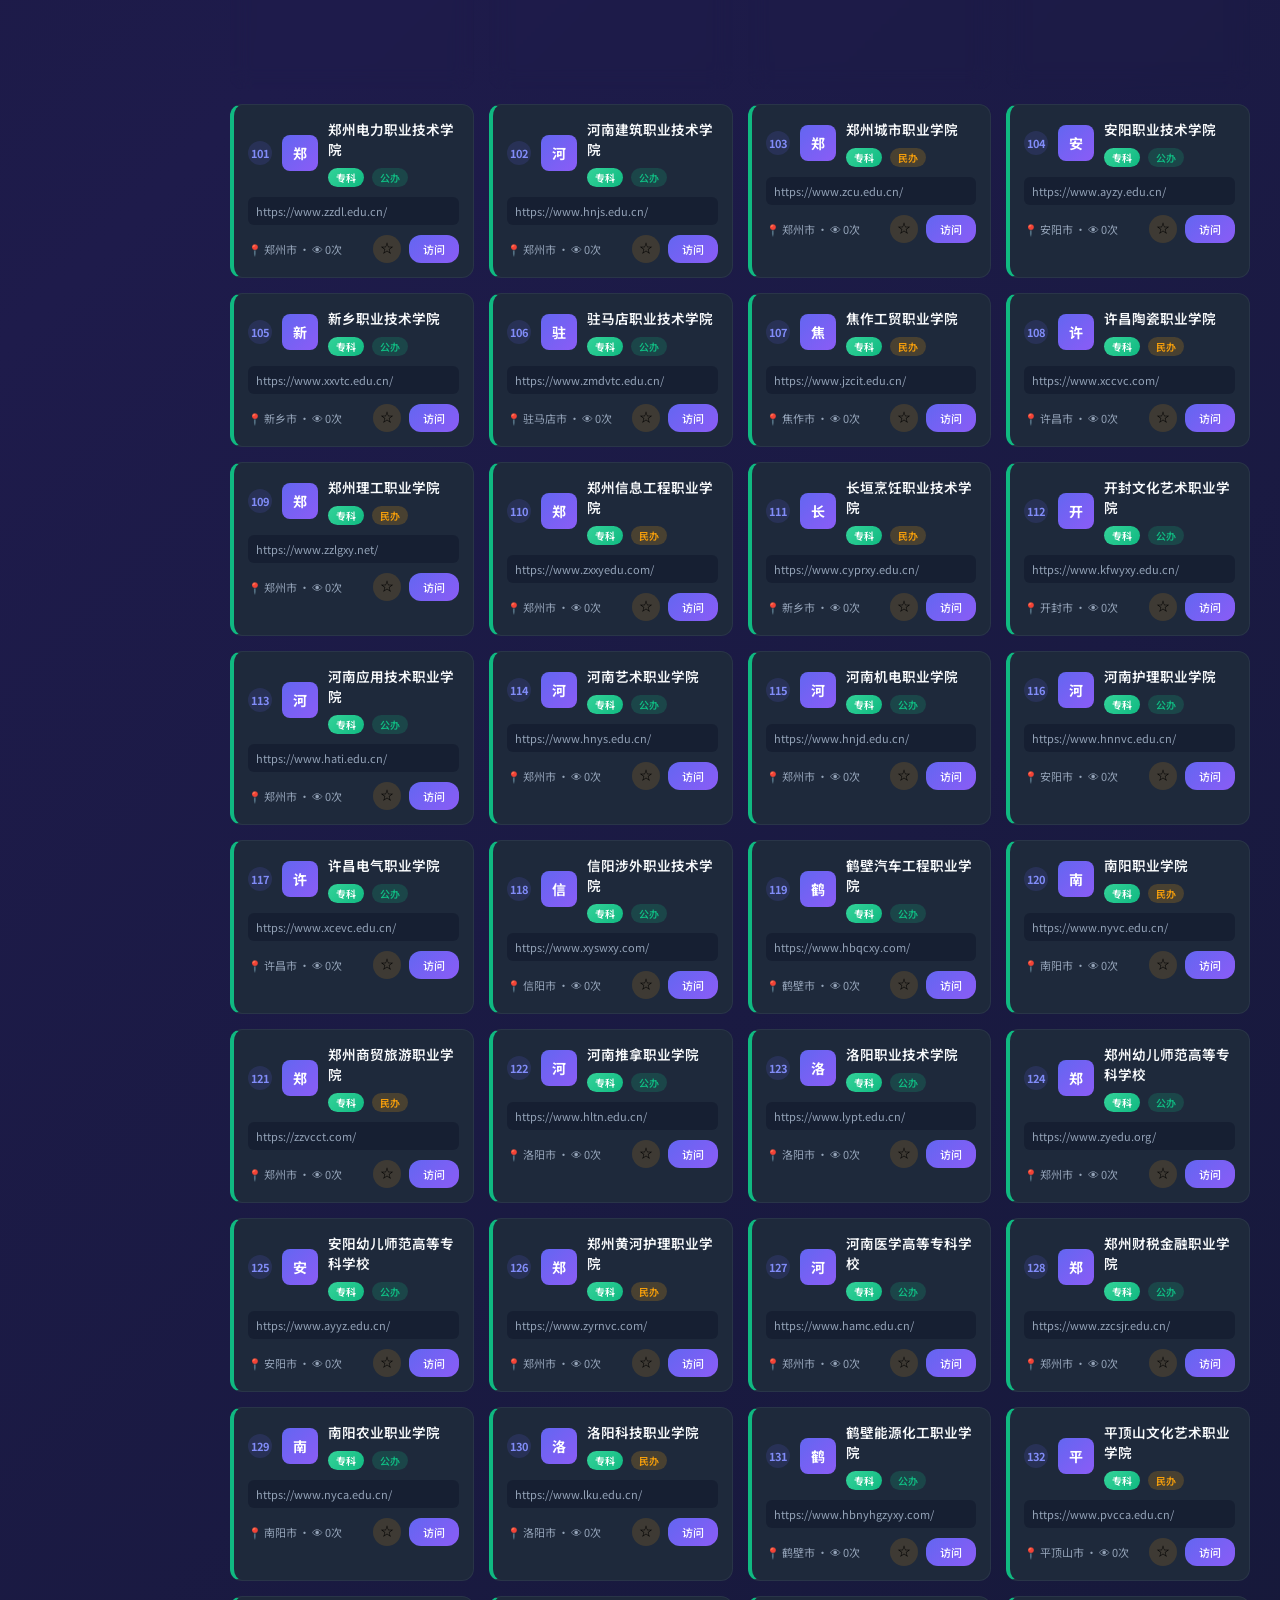
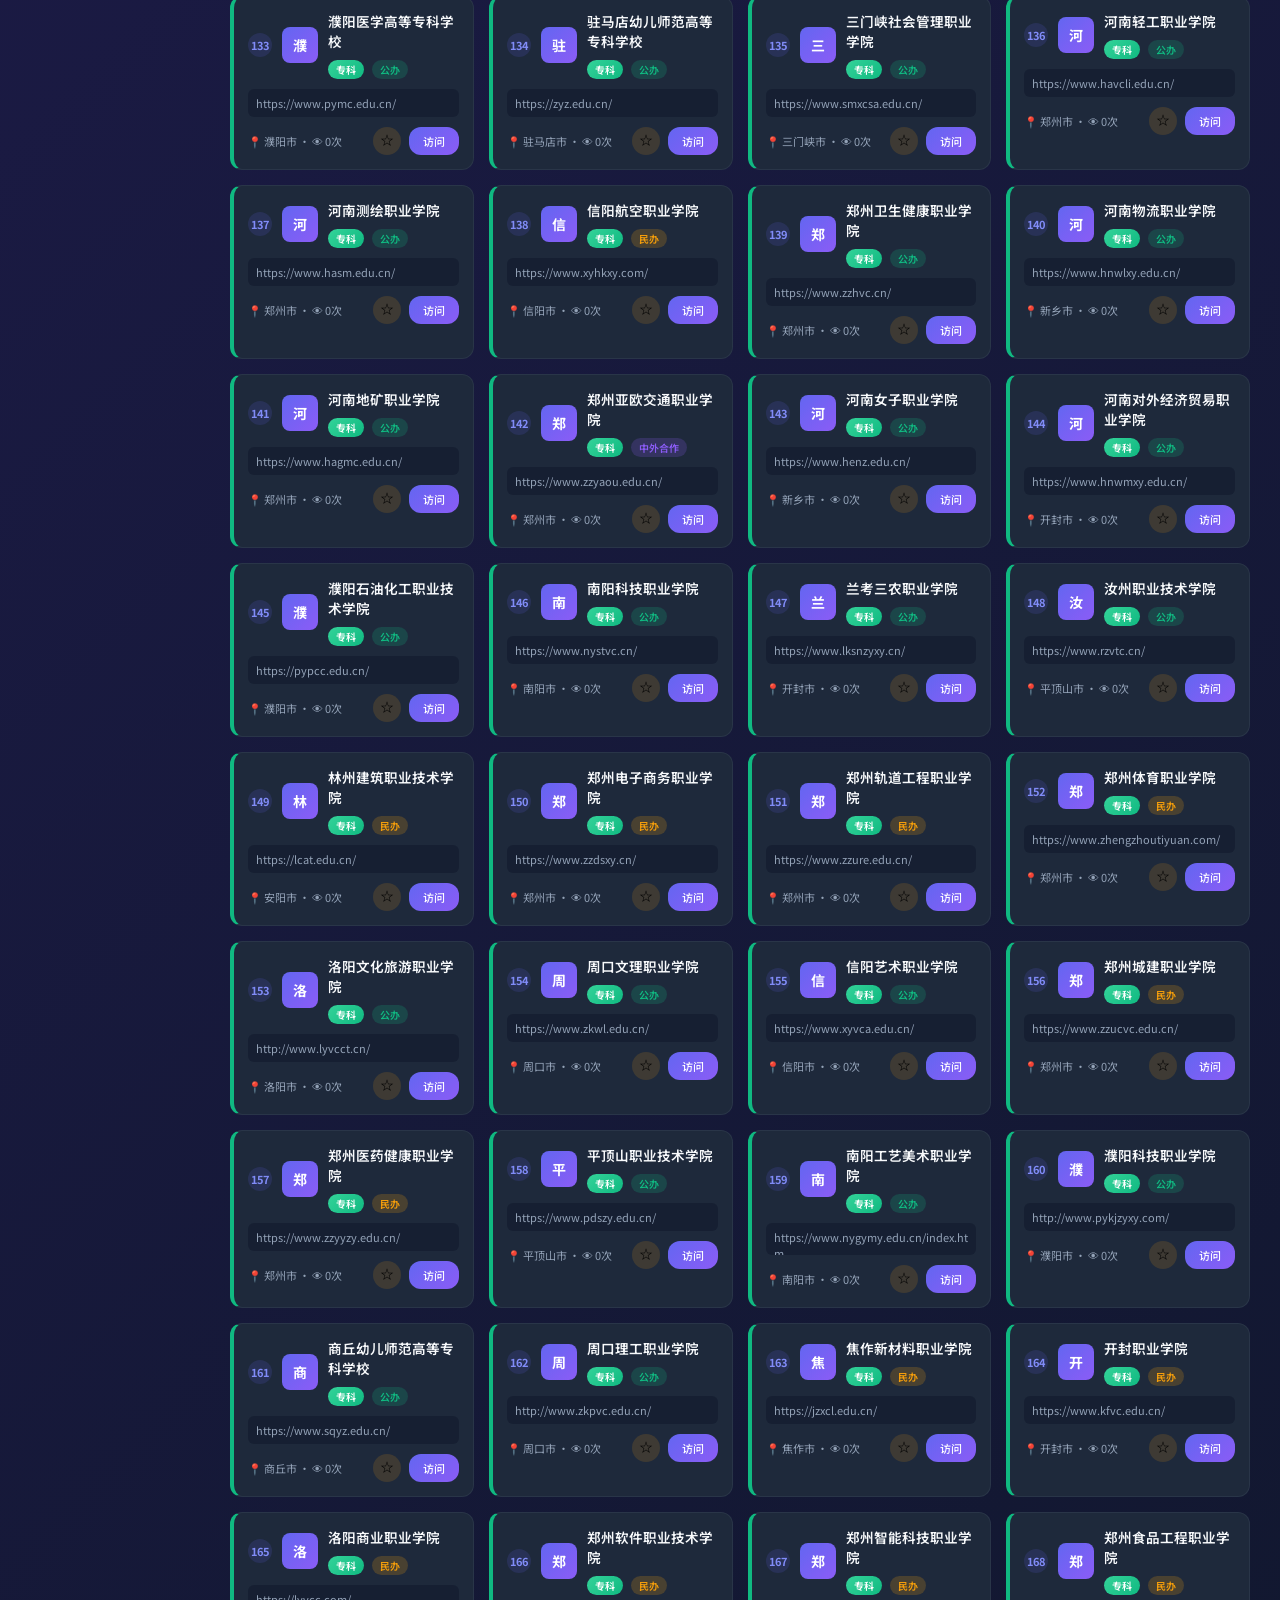
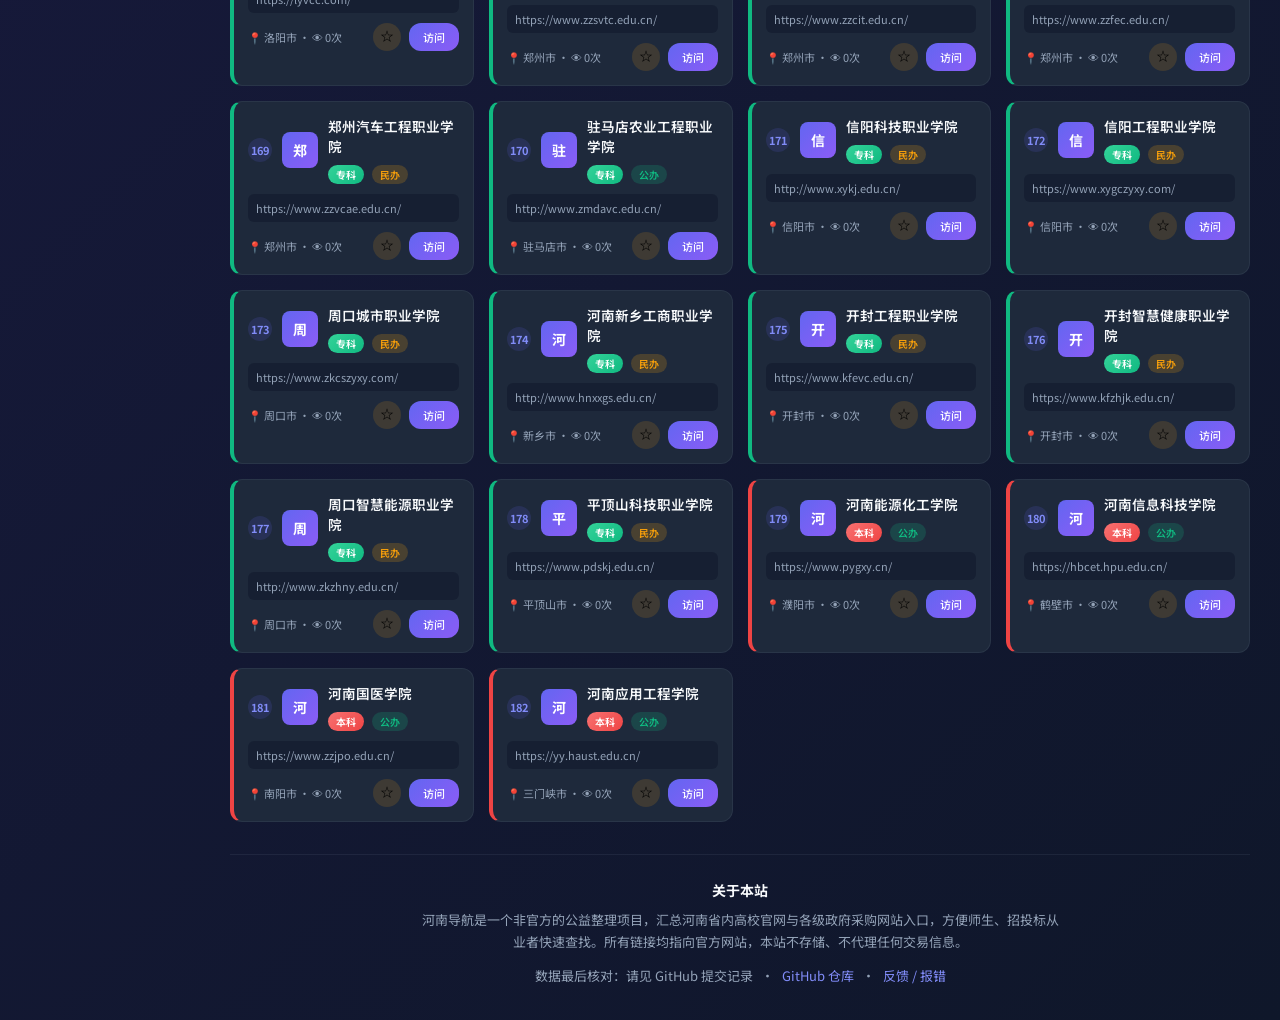
==== commit cf028e1f: "feat: UX/performance improvements + PWA offline support" ====
--- a/index.html
+++ b/index.html
@@ -16,7 +16,12 @@
     <link rel="canonical" href="https://leoliu-s.github.io/University-Navigation/">
     <link rel="manifest" href="site.webmanifest">
     <link rel="icon" href="data:image/svg+xml,<svg xmlns=%22http://www.w3.org/2000/svg%22 viewBox=%220 0 100 100%22><text y=%22.9em%22 font-size=%2290%22>🗺️</text></svg>">
+    <link rel="preconnect" href="https://fonts.googleapis.com" crossorigin>
+    <link rel="preconnect" href="https://fonts.gstatic.com" crossorigin>
+    <link rel="preload" href="https://fonts.googleapis.com/css2?family=Noto+Sans+SC:wght@300;400;500;700&display=swap" as="style" onload="this.onload=null;this.rel='stylesheet'">
+    <noscript><link rel="stylesheet" href="https://fonts.googleapis.com/css2?family=Noto+Sans+SC:wght@300;400;500;700&display=swap"></noscript>
     <link rel="preconnect" href="https://favicon.hlycc.com" crossorigin>
+    <link rel="preload" href="js/data.js" as="script">
     <link rel="stylesheet" href="css/style.css">
     <script type="application/ld+json">
     {
@@ -159,10 +164,14 @@
 
     <script src="js/config.js"></script>
     <script src="js/data.js"></script>
-    <script src="js/app.js"></script>
     <script src="js/utils.js"></script>
     <script src="js/render.js"></script>
     <script src="js/handlers.js"></script>
-    <script>init();</script>
+    <script src="js/app.js"></script>
+    <script>
+    if ('serviceWorker' in navigator) {
+        navigator.serviceWorker.register('service-worker.js').catch(function() {});
+    }
+    </script>
 </body>
 </html>
--- a/css/style.css
+++ b/css/style.css
@@ -1,4 +1,4 @@
-@import url('https://fonts.googleapis.com/css2?family=Noto+Sans+SC:wght@300;400;500;700&display=swap');
+/* 字体已通过 HTML 的 <link> 加载 */
 
 :root {
     --primary: #6366f1;
@@ -698,6 +698,24 @@
     .content-header { flex-direction: column; align-items: flex-start; }
 }
 
+@media (max-width: 480px) {
+    .card-grid { grid-template-columns: 1fr; gap: 10px; }
+    .top-nav { padding: 0 10px; gap: 4px; }
+    .nav-tab { padding: 5px 10px; font-size: 11px; }
+    .nav-brand { font-size: 0.85rem; }
+    .nav-brand span { font-size: 1rem; }
+    .content-header { flex-direction: column; align-items: stretch; }
+    .search-box { width: 100%; }
+    .search-box.internet-search { width: 100%; }
+    .main-content { padding: 75px 10px 15px; }
+    .filters { gap: 8px; }
+    .filter-btn { padding: 6px 12px; font-size: 11px; }
+    .gov-search-box { flex-direction: column; padding: 10px; }
+    .gov-search-box select { width: 100%; }
+    .visit-counter { width: 100%; left: 0; }
+    .sidebar { width: 100%; }
+}
+
 @media (max-width: 340px) {
     .card-grid { grid-template-columns: 1fr; gap: 10px; }
     .top-nav { padding: 0 12px; }
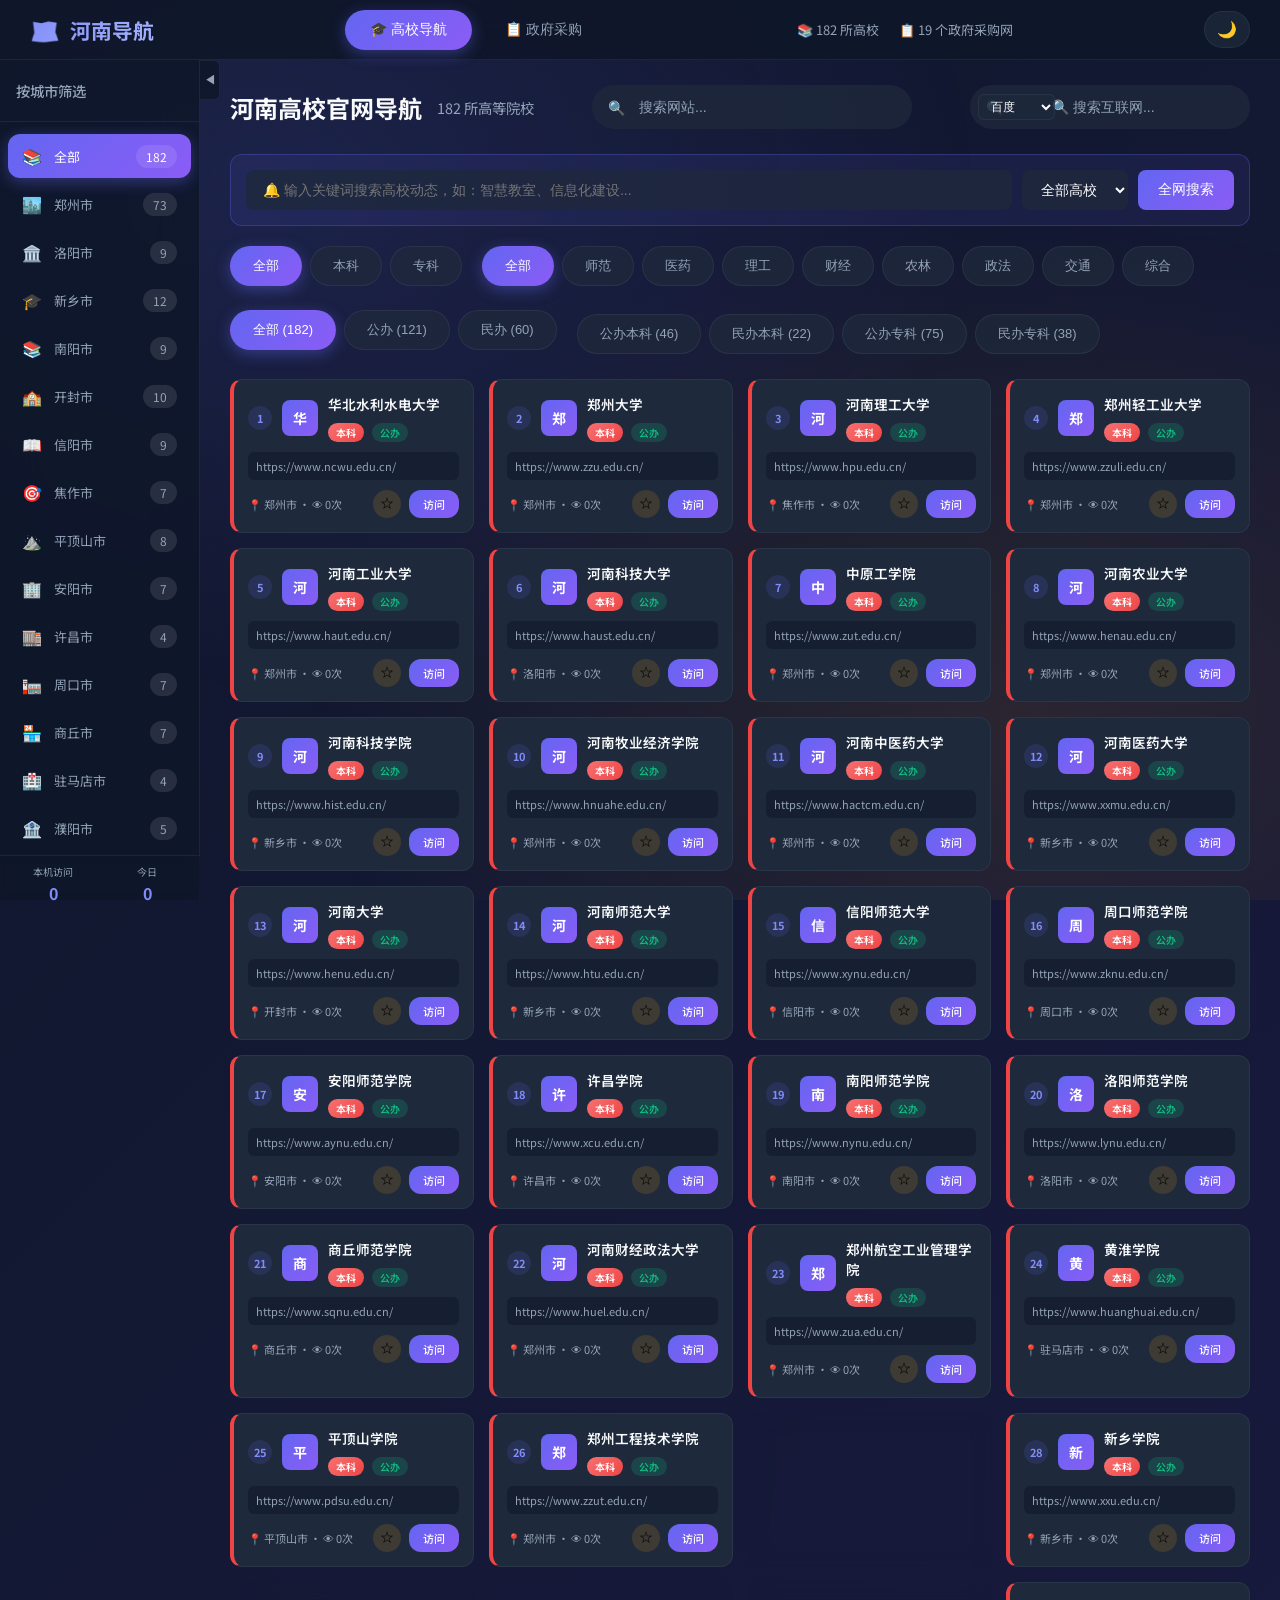
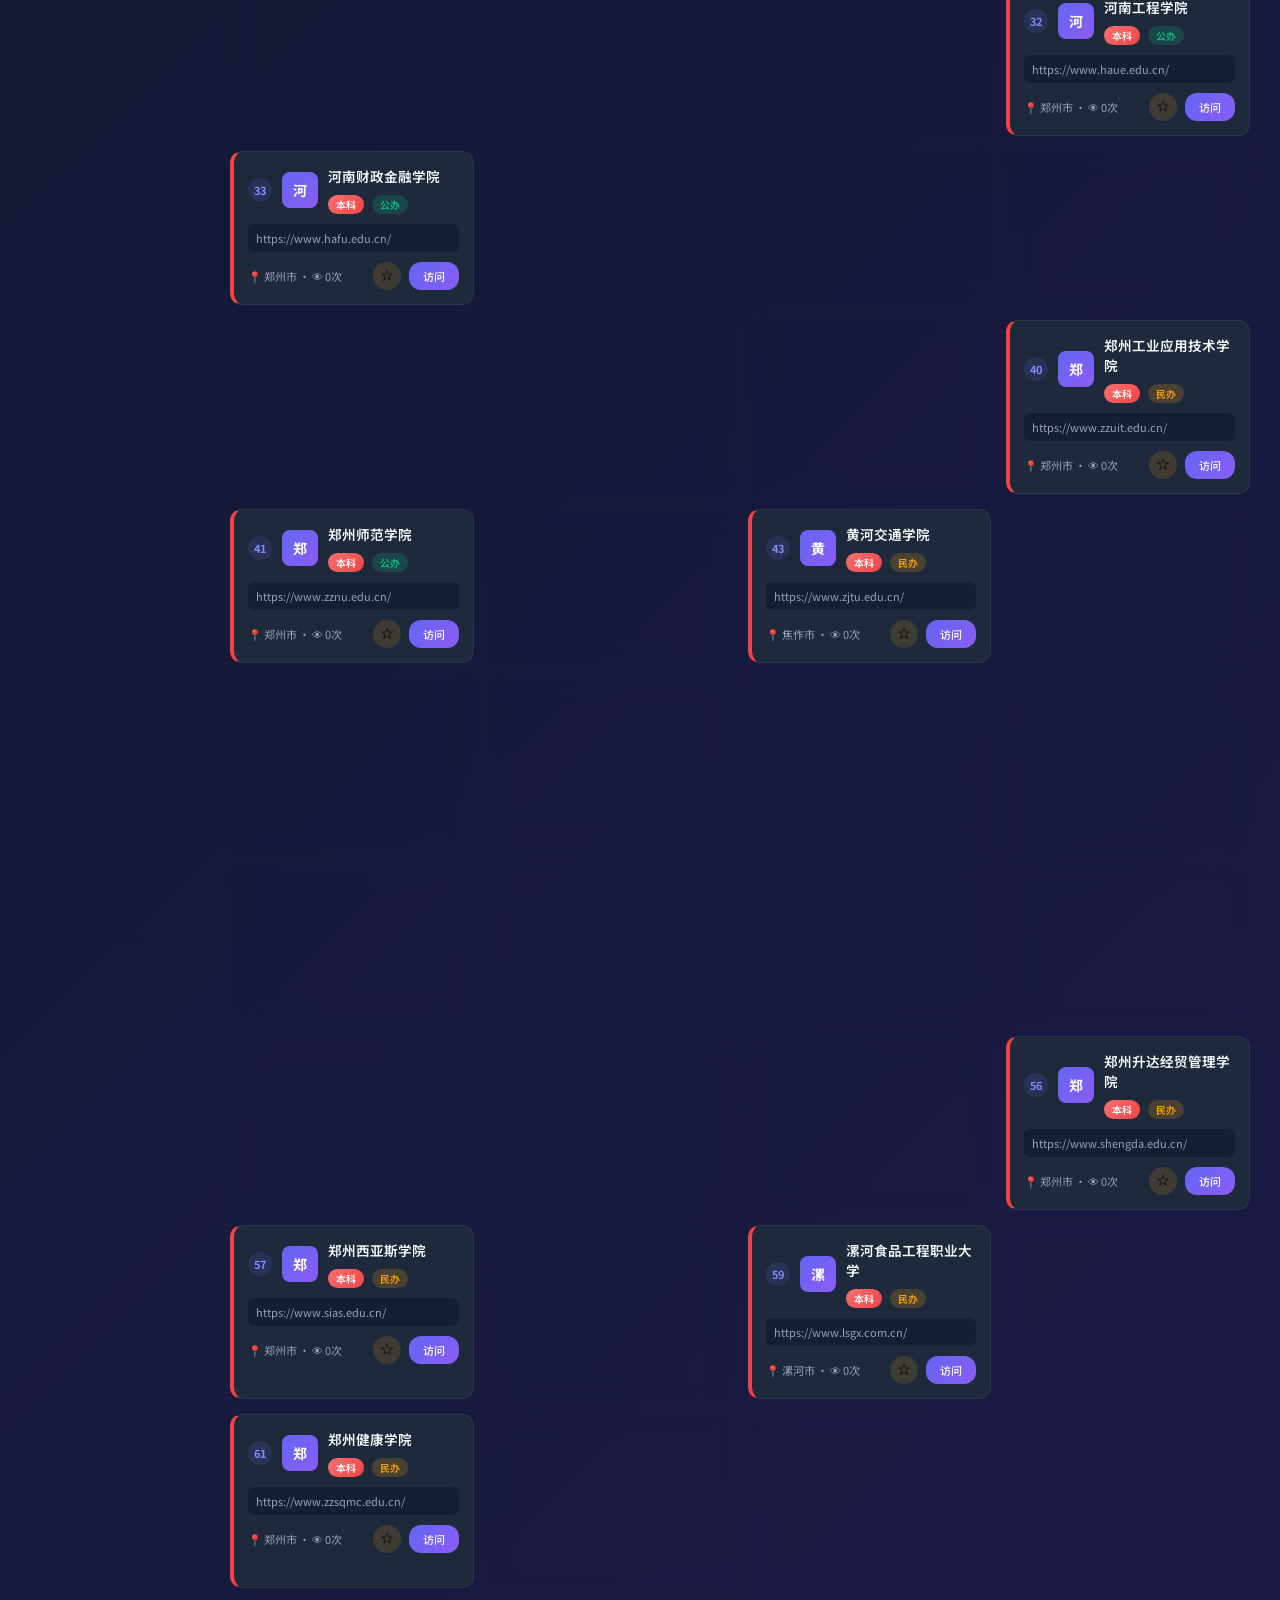
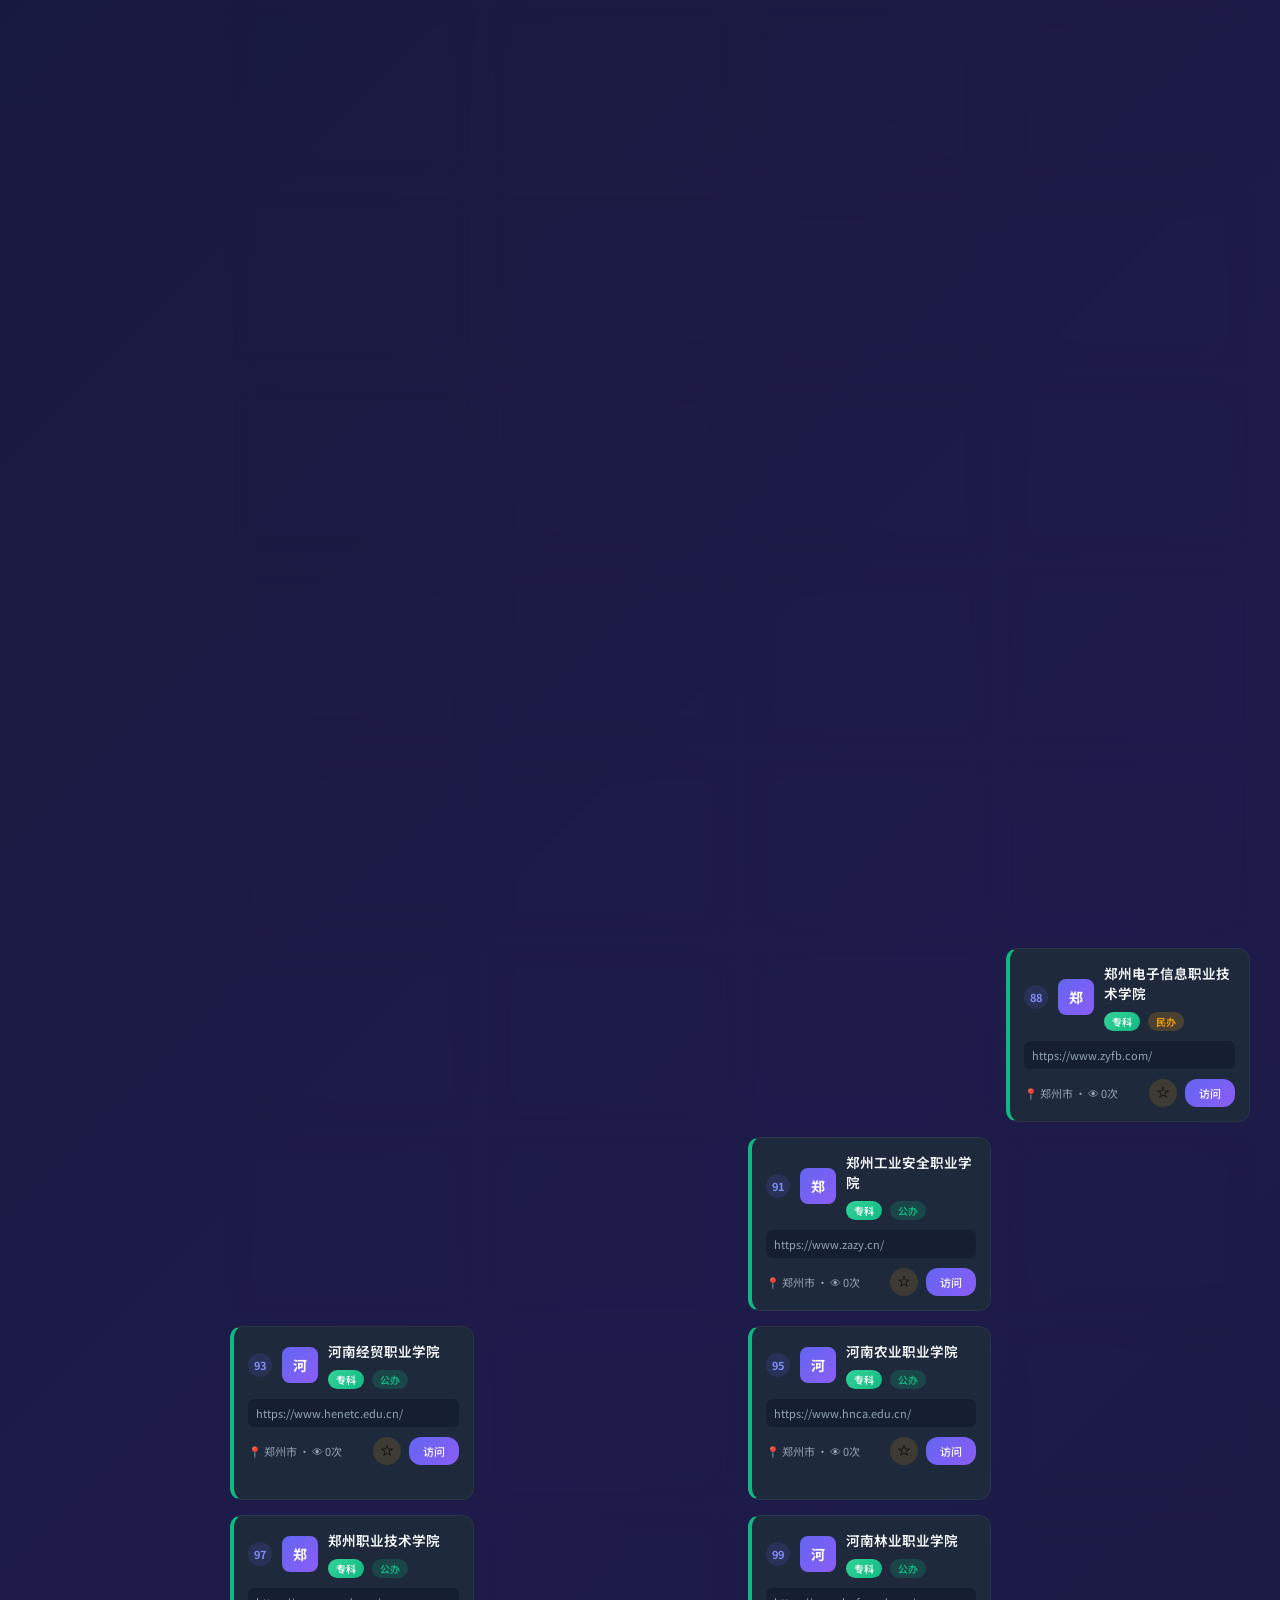
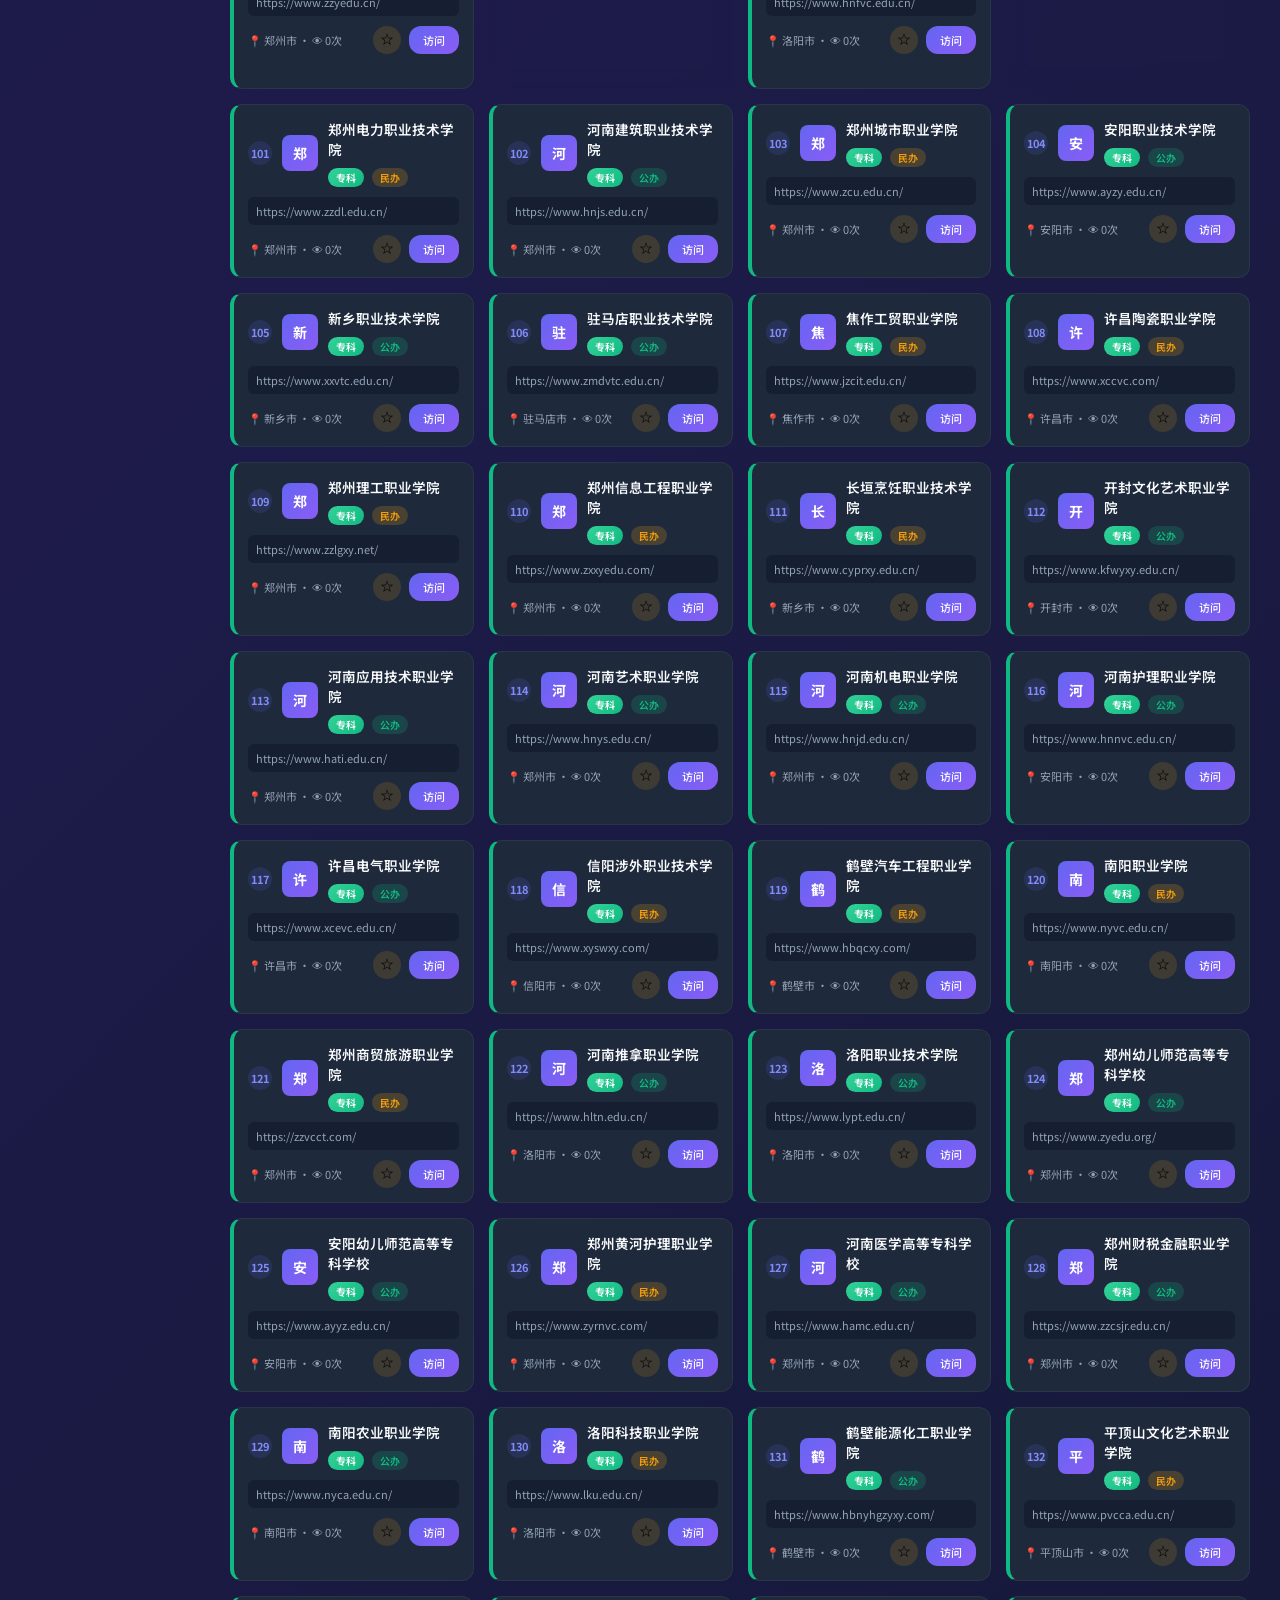
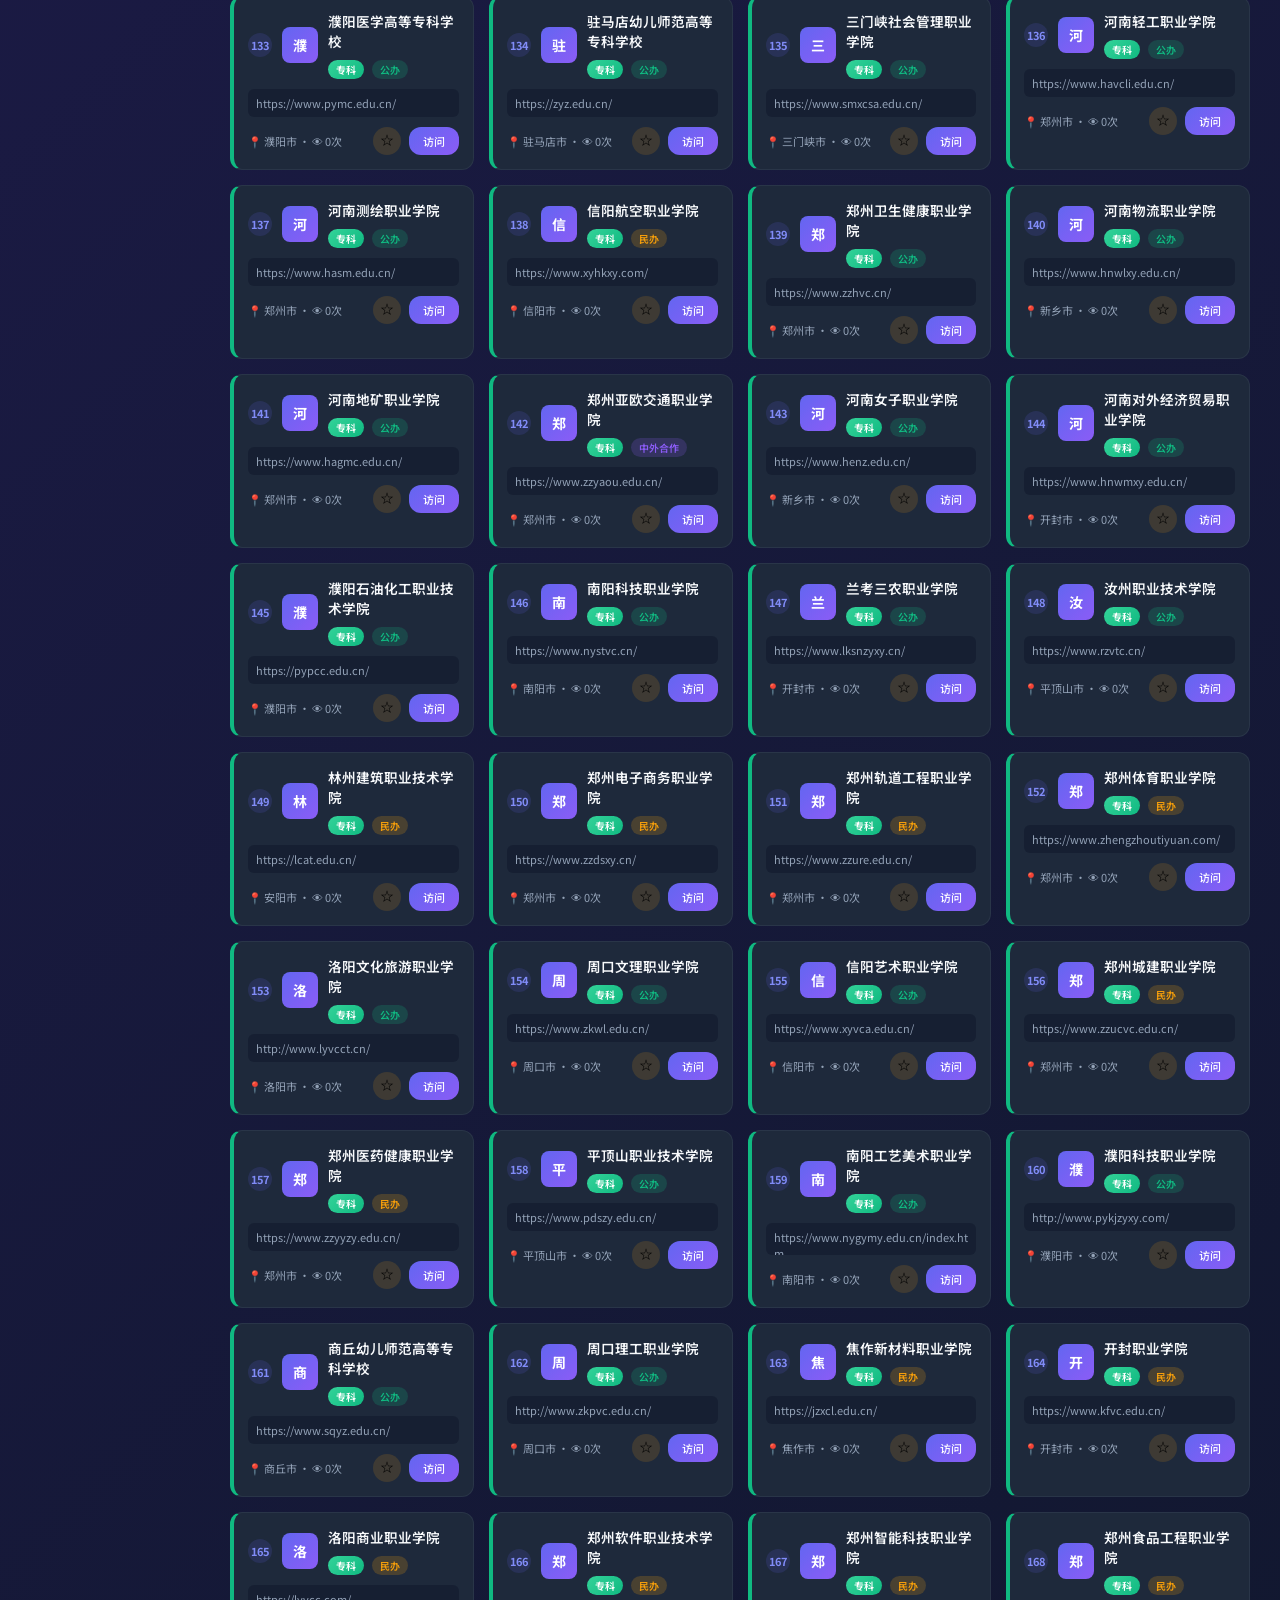
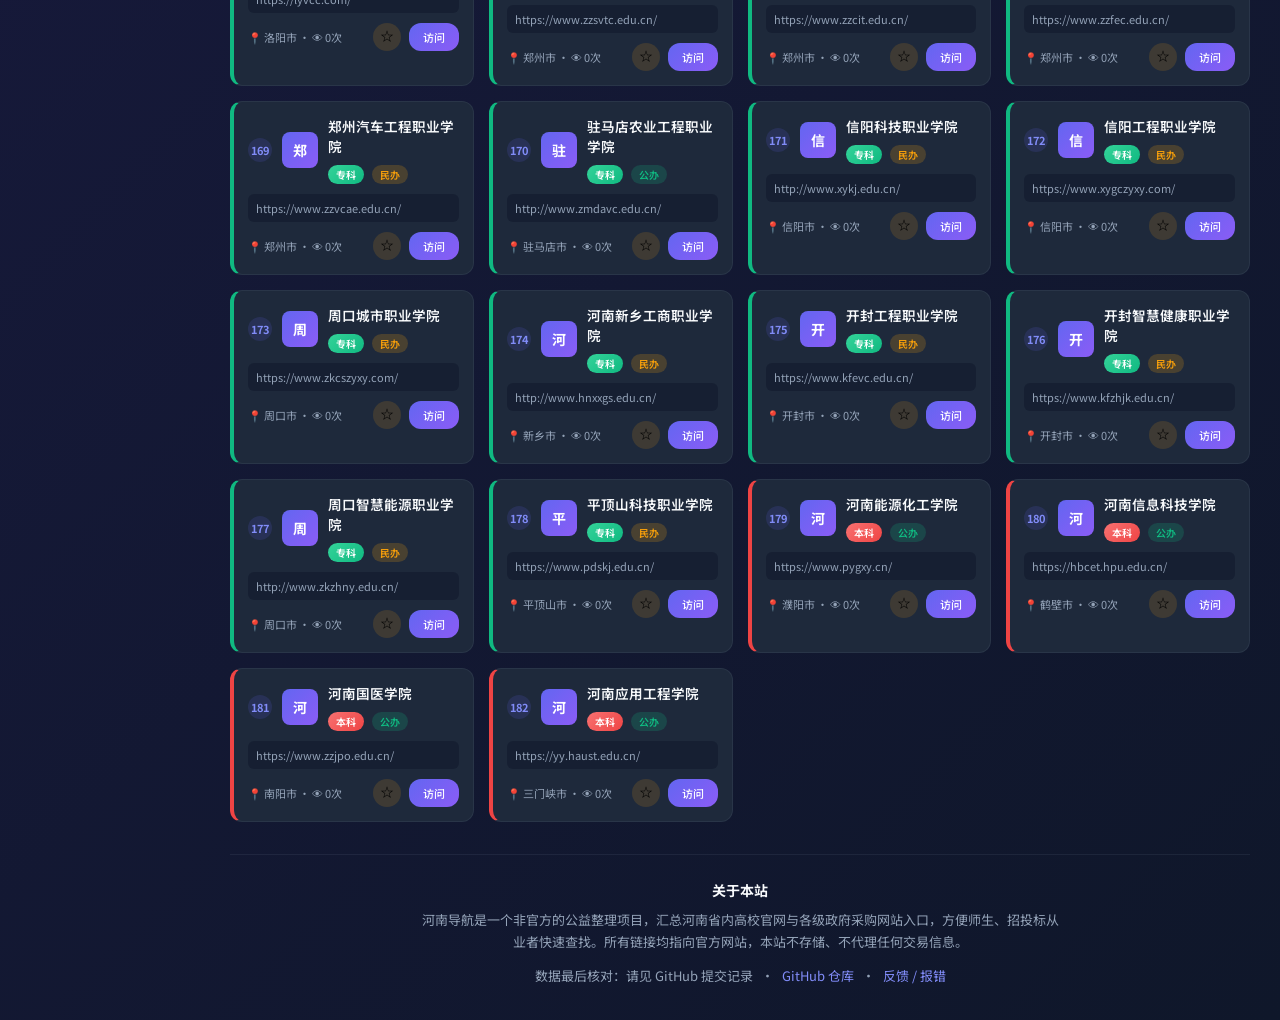
==== commit 151952ea: "fix: switch favicon from hlycc.com to Google for faster loading" ====
--- a/index.html
+++ b/index.html
@@ -20,7 +20,7 @@
     <link rel="preconnect" href="https://fonts.gstatic.com" crossorigin>
     <link rel="preload" href="https://fonts.googleapis.com/css2?family=Noto+Sans+SC:wght@300;400;500;700&display=swap" as="style" onload="this.onload=null;this.rel='stylesheet'">
     <noscript><link rel="stylesheet" href="https://fonts.googleapis.com/css2?family=Noto+Sans+SC:wght@300;400;500;700&display=swap"></noscript>
-    <link rel="preconnect" href="https://favicon.hlycc.com" crossorigin>
+    <link rel="preconnect" href="https://www.google.com" crossorigin>
     <link rel="preload" href="js/data.js" as="script">
     <link rel="stylesheet" href="css/style.css">
     <script type="application/ld+json">
--- a/css/style.css
+++ b/css/style.css
@@ -699,7 +699,7 @@
 }
 
 @media (max-width: 480px) {
-    .card-grid { grid-template-columns: 1fr; gap: 10px; }
+    .card-grid { grid-template-columns: repeat(2, minmax(0, 1fr)); gap: 8px; }
     .top-nav { padding: 0 10px; gap: 4px; }
     .nav-tab { padding: 5px 10px; font-size: 11px; }
     .nav-brand { font-size: 0.85rem; }
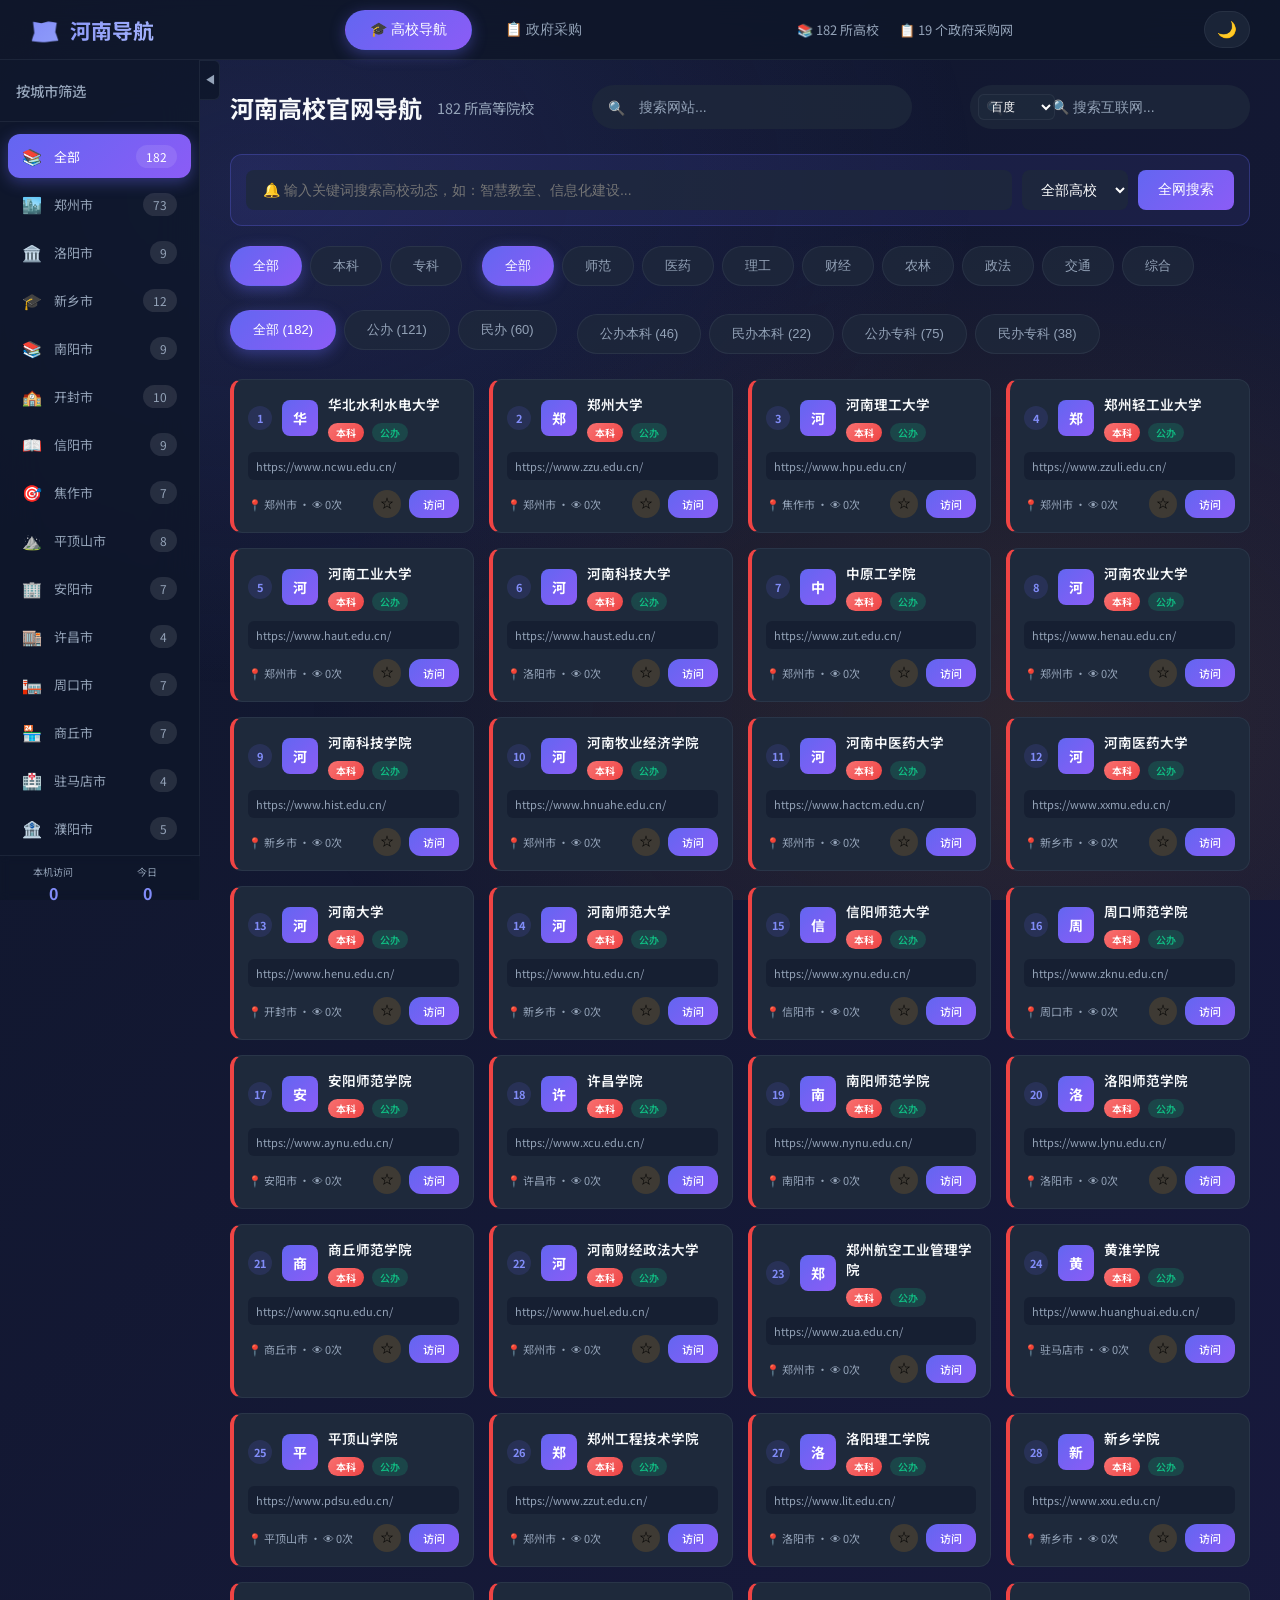
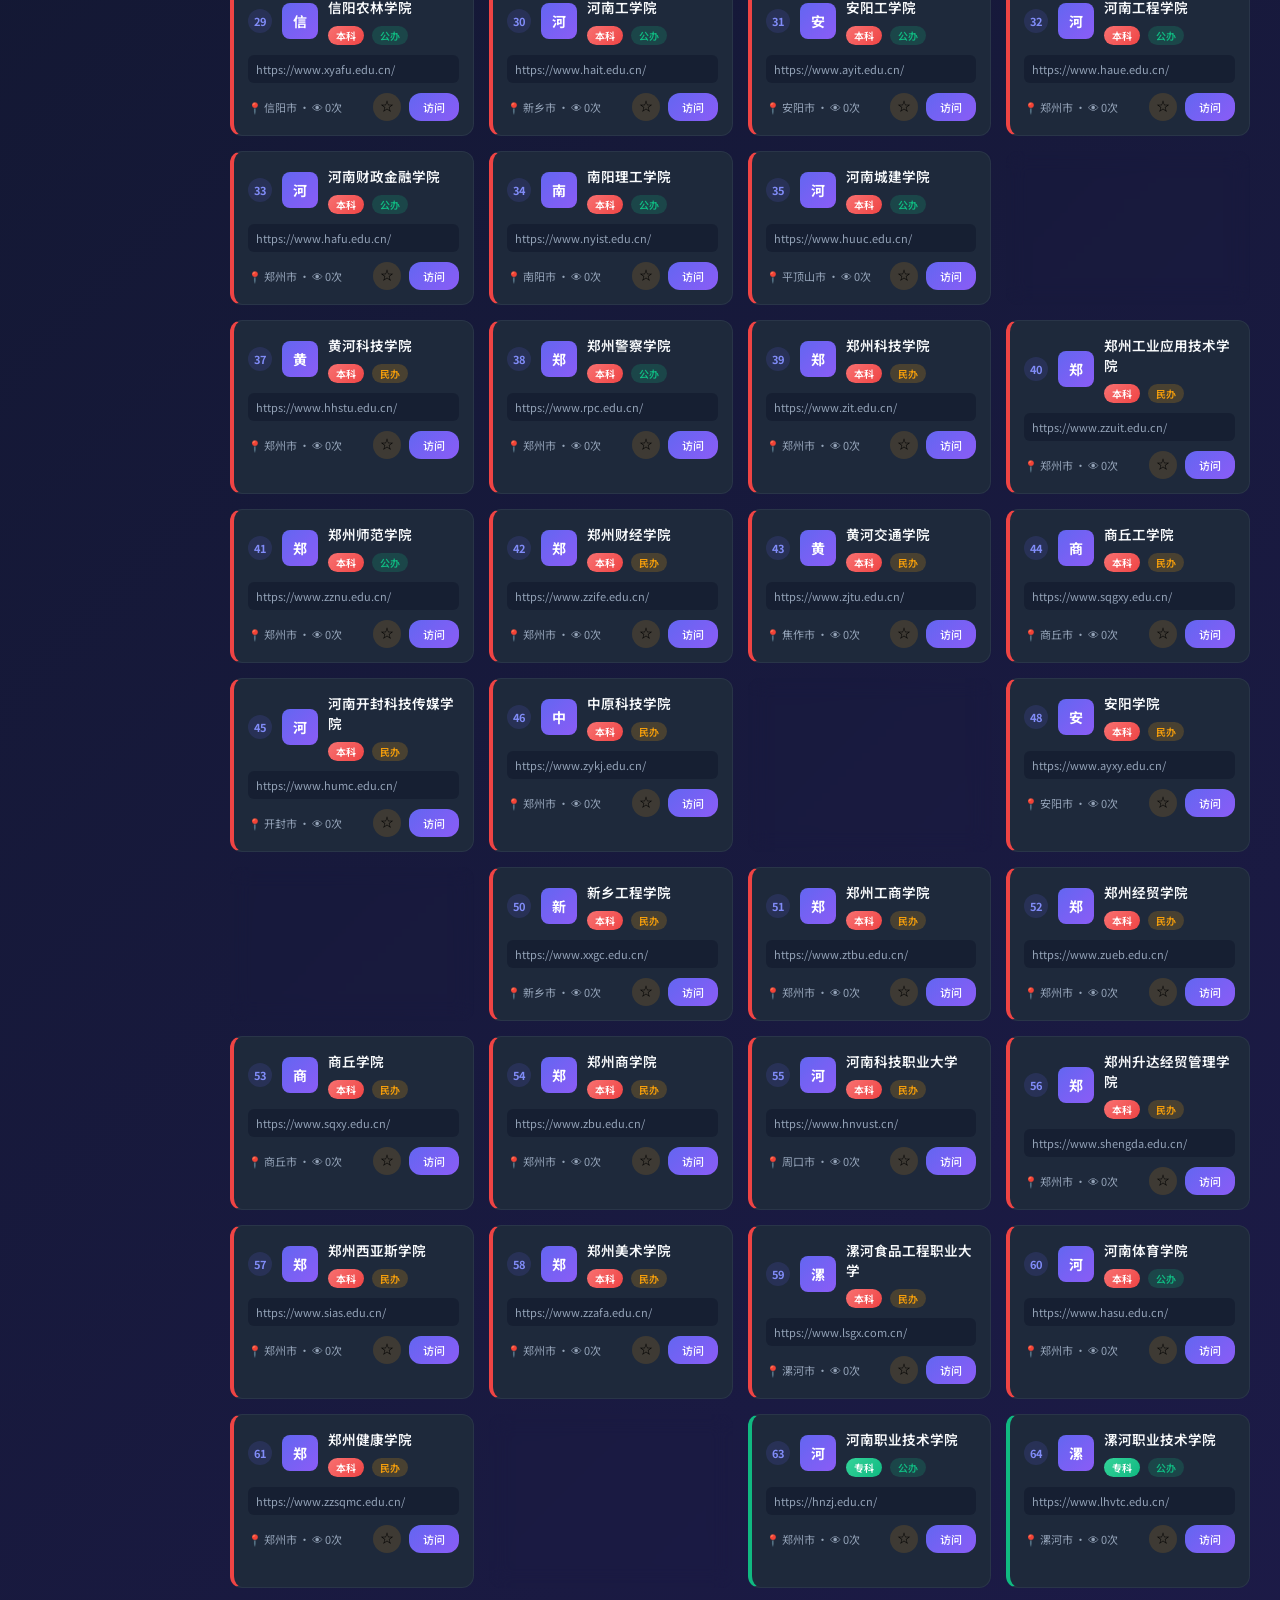
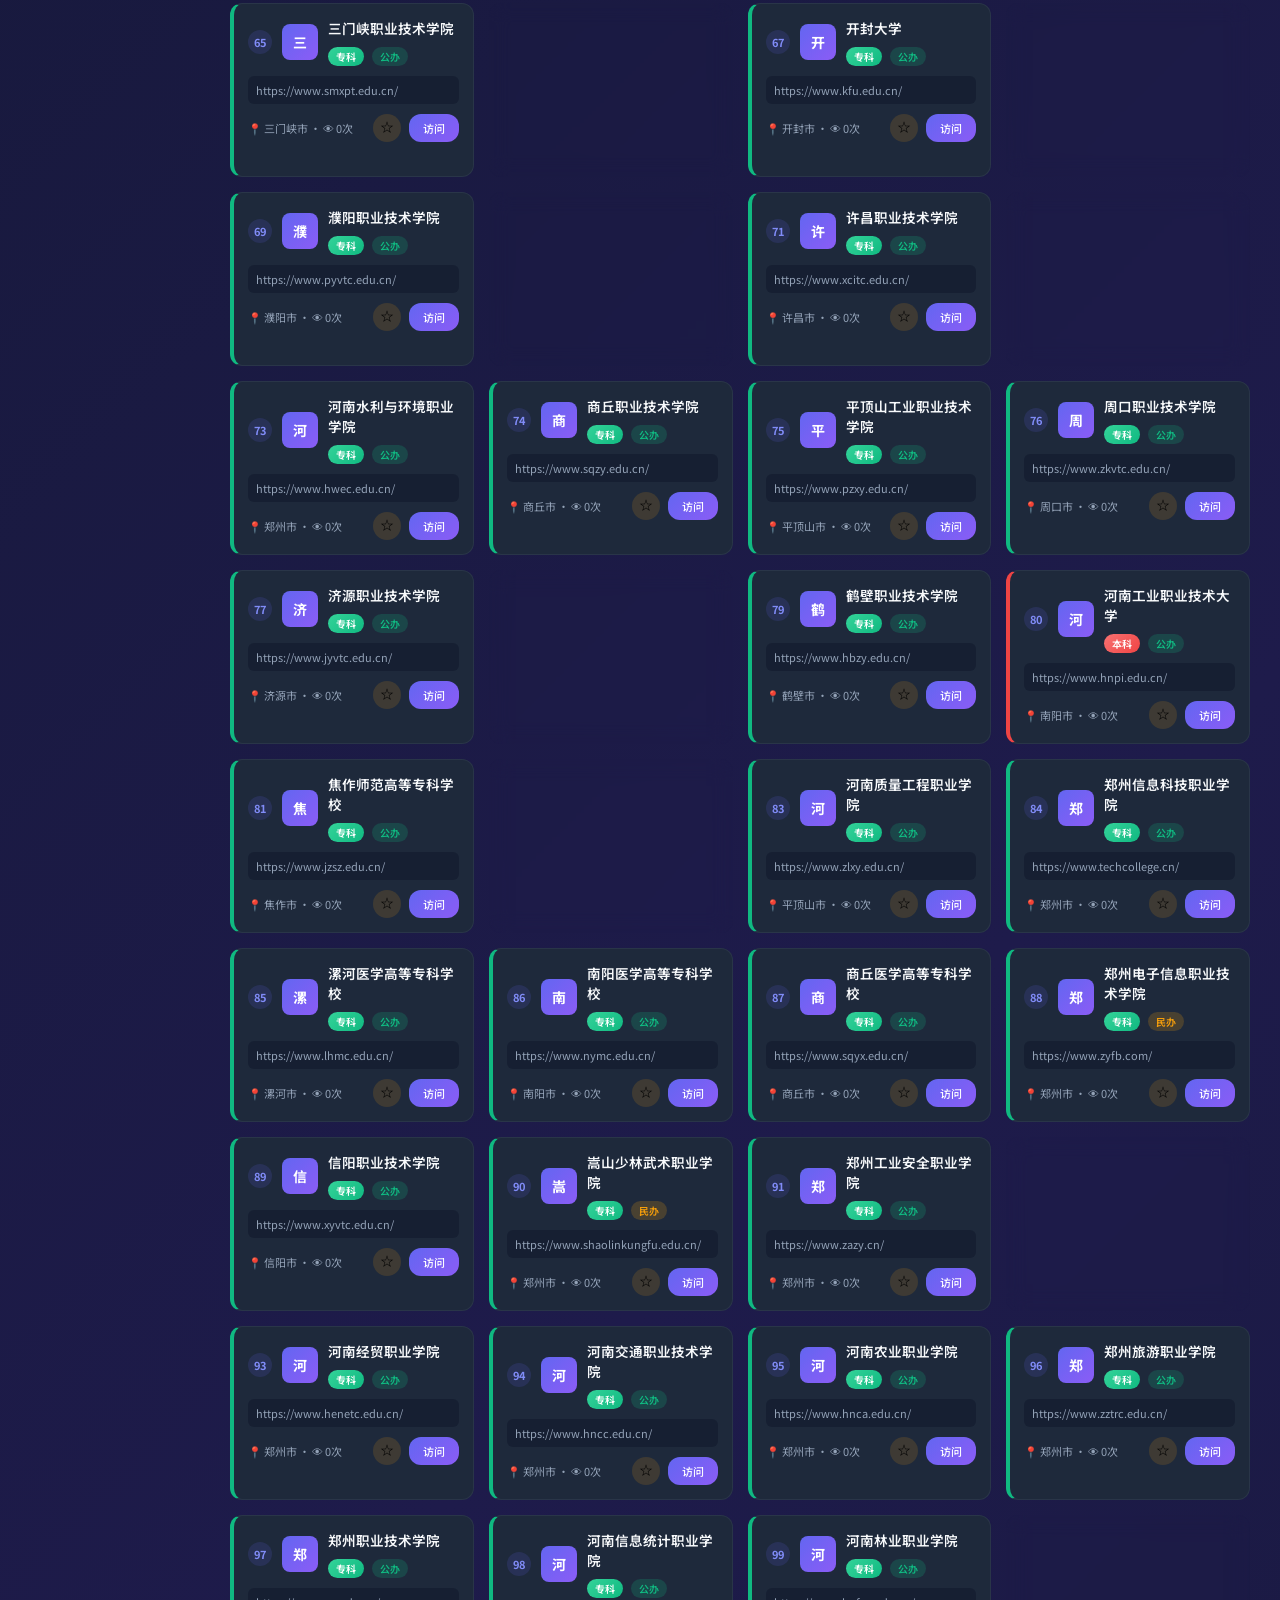
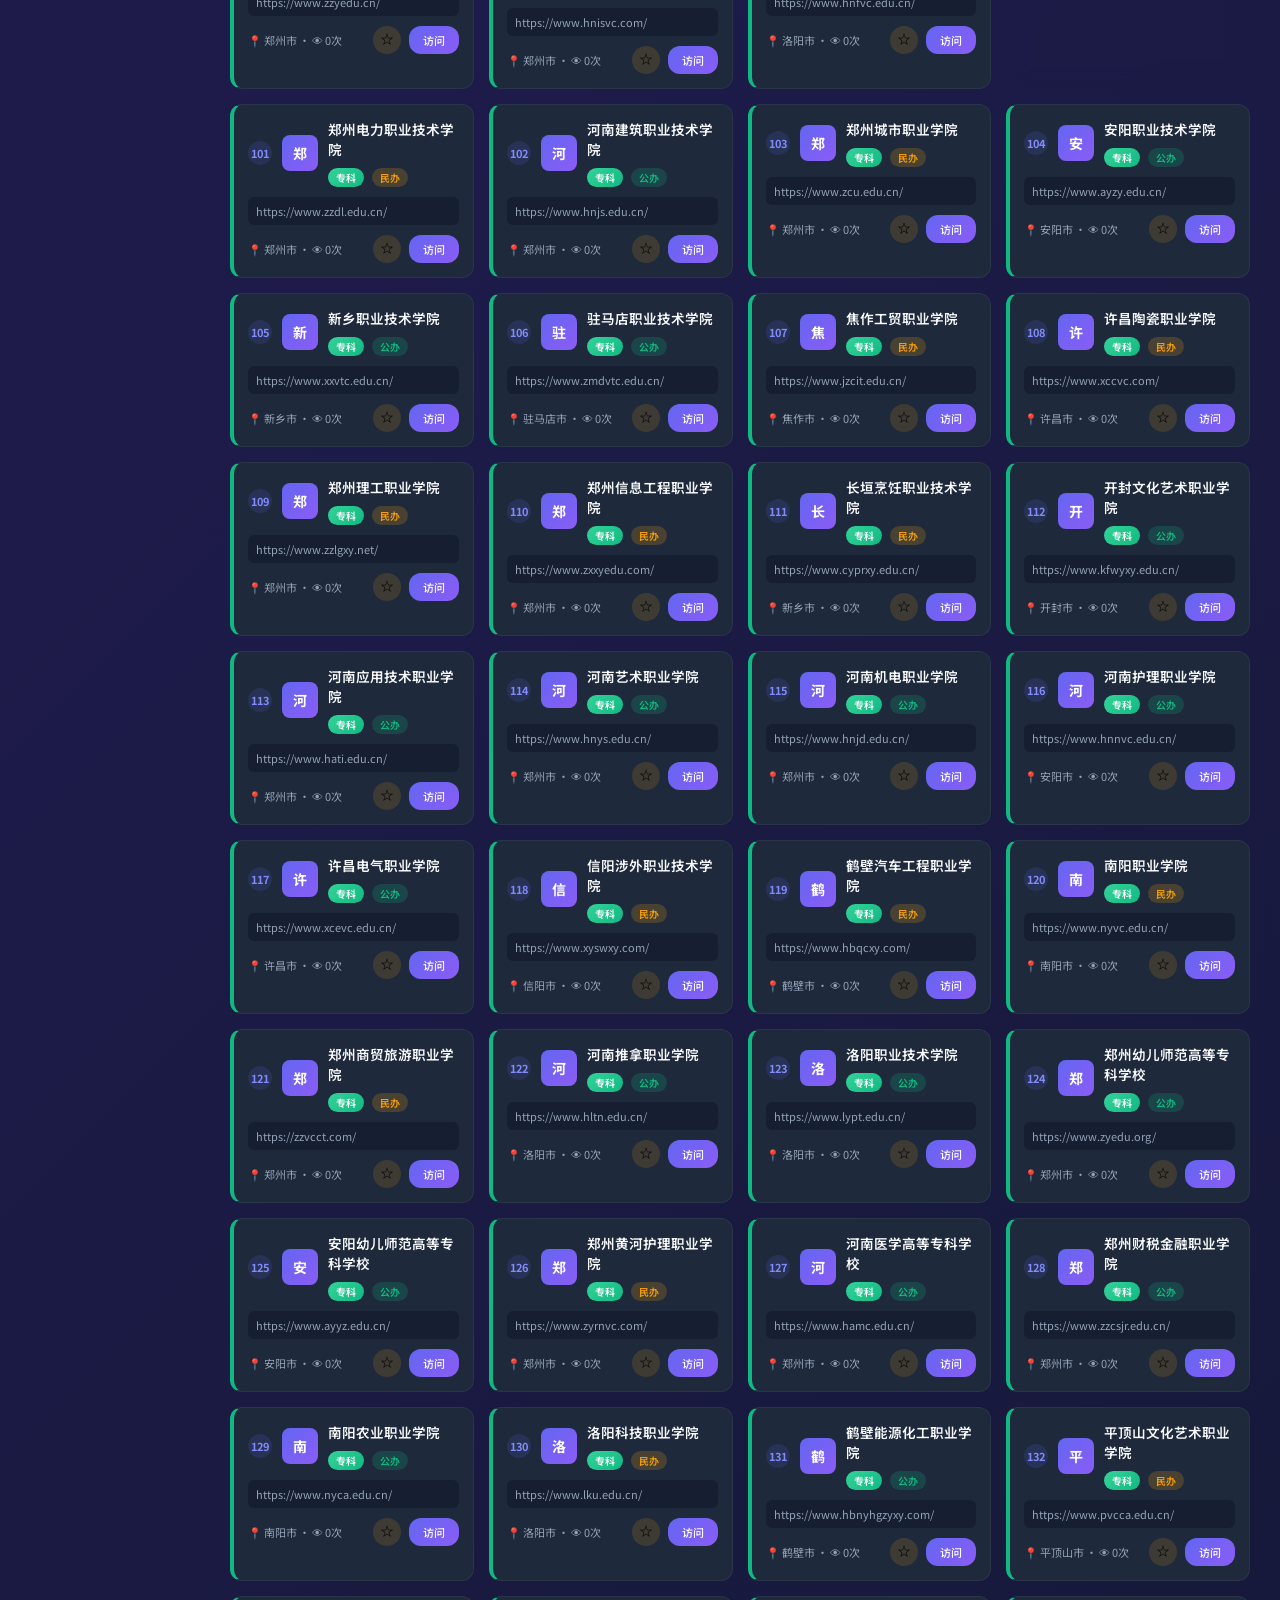
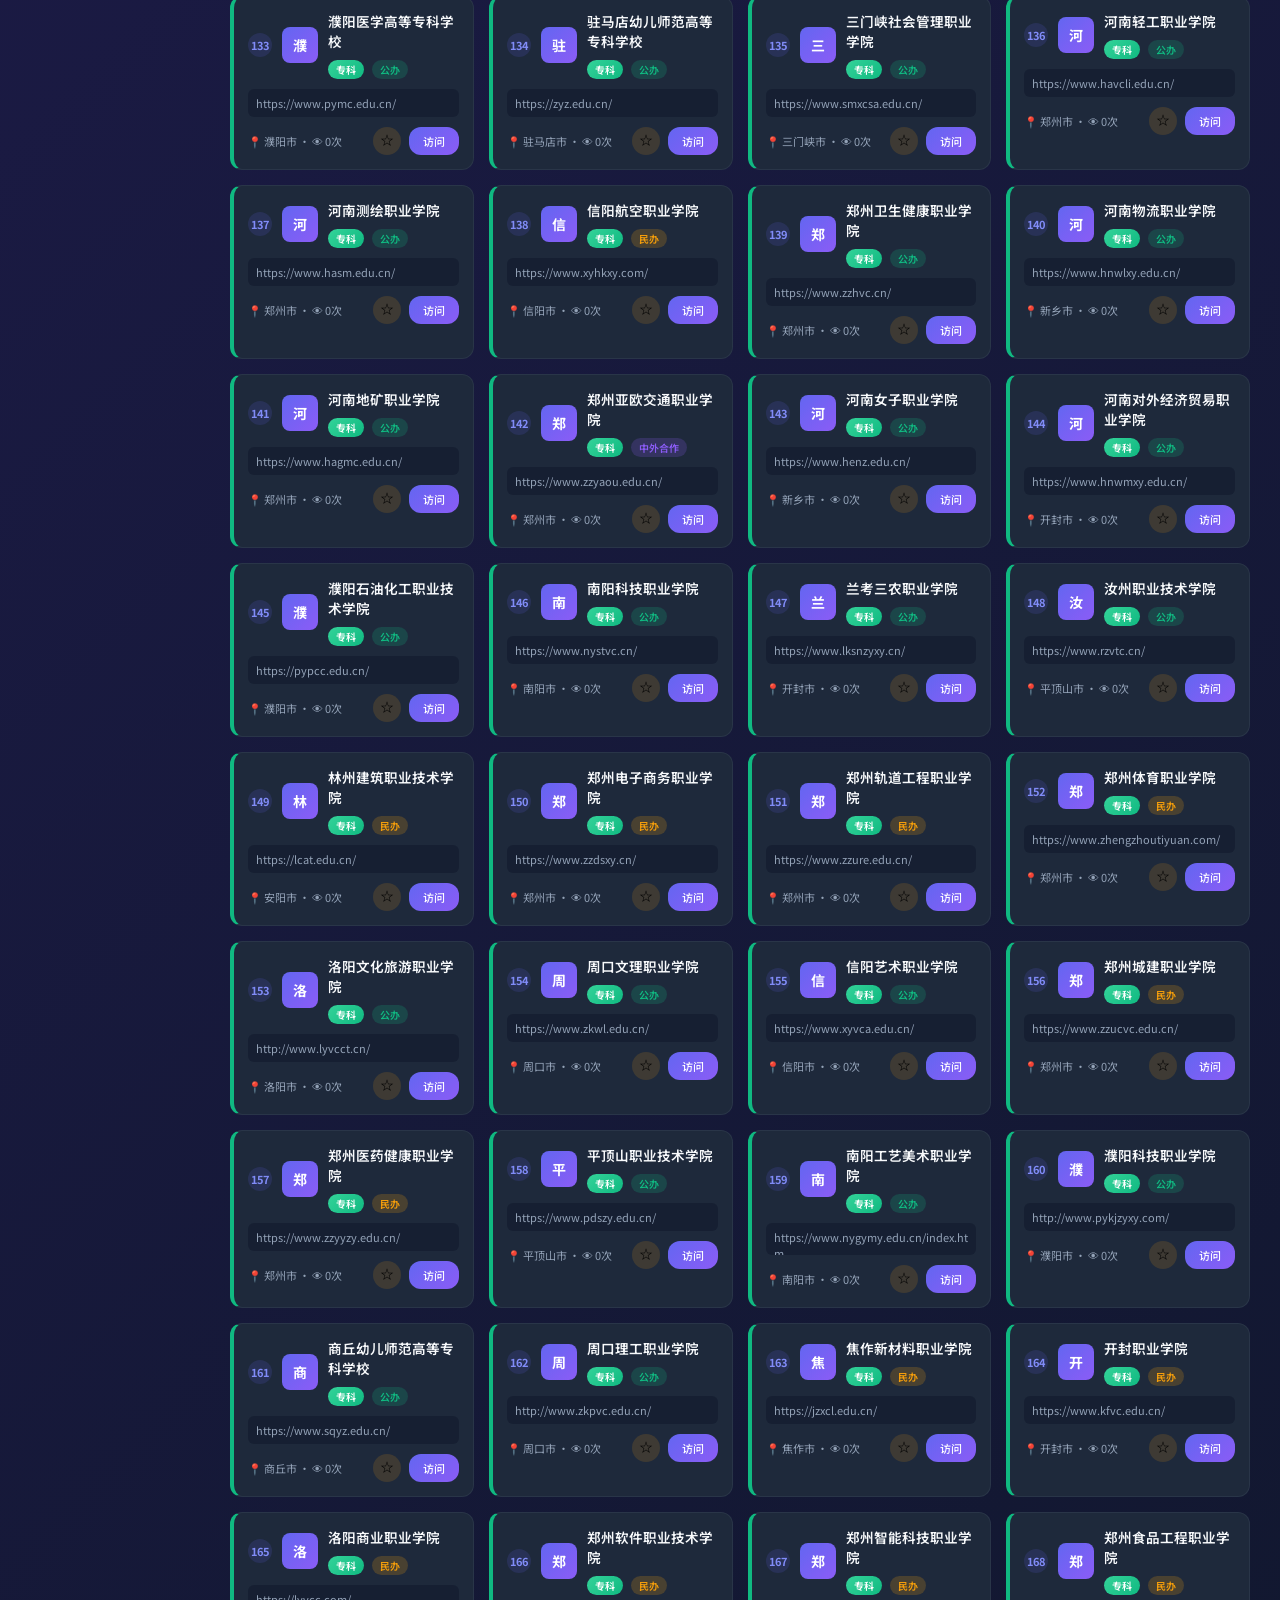
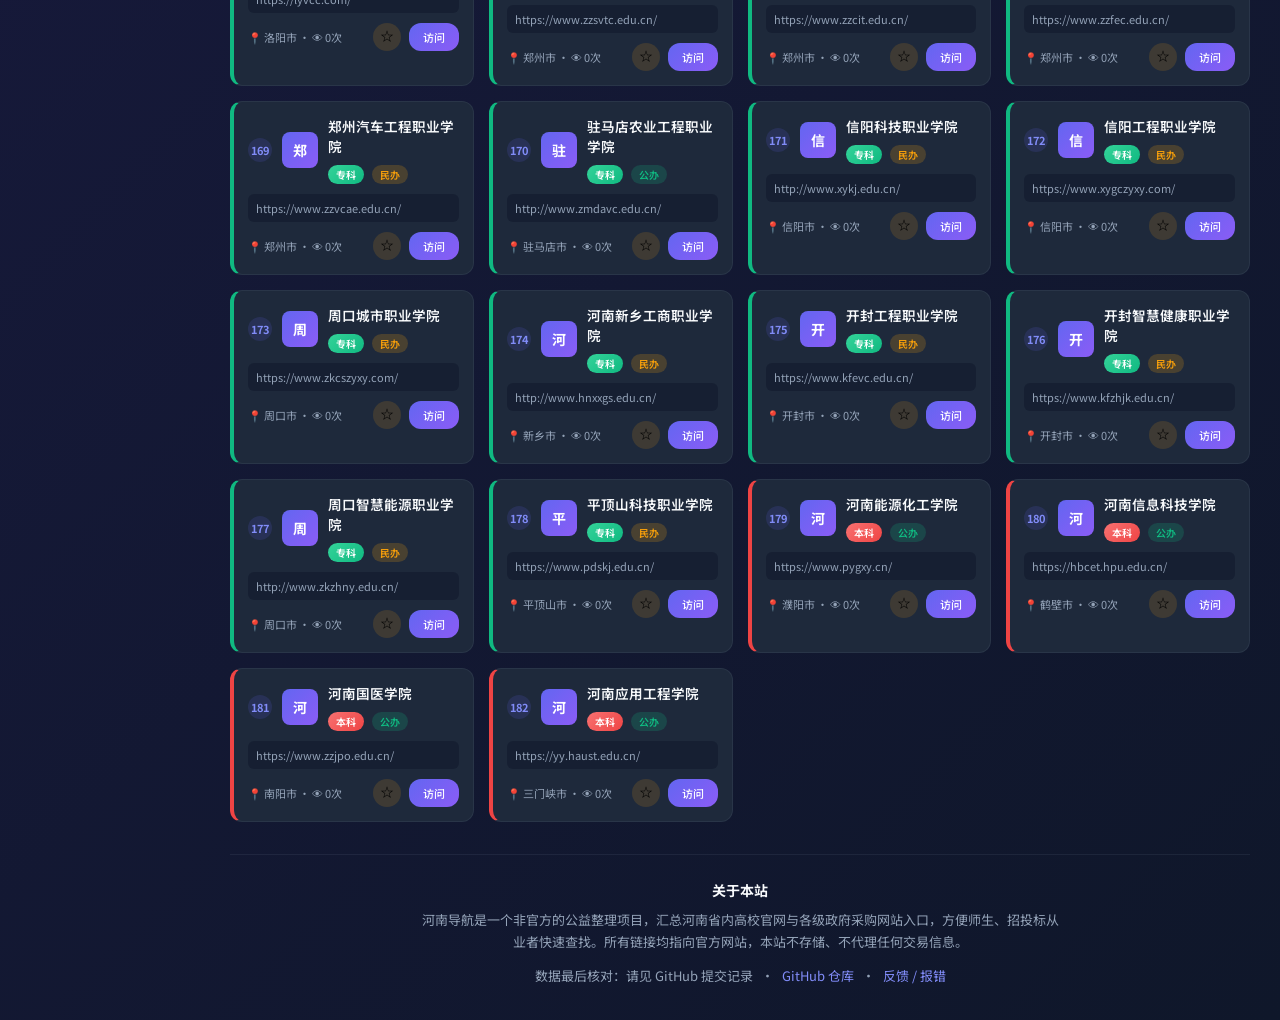
==== commit 7d716004: "fix: use school's own favicon.ico instead of external services for China accessibility" ====
--- a/index.html
+++ b/index.html
@@ -20,7 +20,6 @@
     <link rel="preconnect" href="https://fonts.gstatic.com" crossorigin>
     <link rel="preload" href="https://fonts.googleapis.com/css2?family=Noto+Sans+SC:wght@300;400;500;700&display=swap" as="style" onload="this.onload=null;this.rel='stylesheet'">
     <noscript><link rel="stylesheet" href="https://fonts.googleapis.com/css2?family=Noto+Sans+SC:wght@300;400;500;700&display=swap"></noscript>
-    <link rel="preconnect" href="https://www.google.com" crossorigin>
     <link rel="preload" href="js/data.js" as="script">
     <link rel="stylesheet" href="css/style.css">
     <script type="application/ld+json">
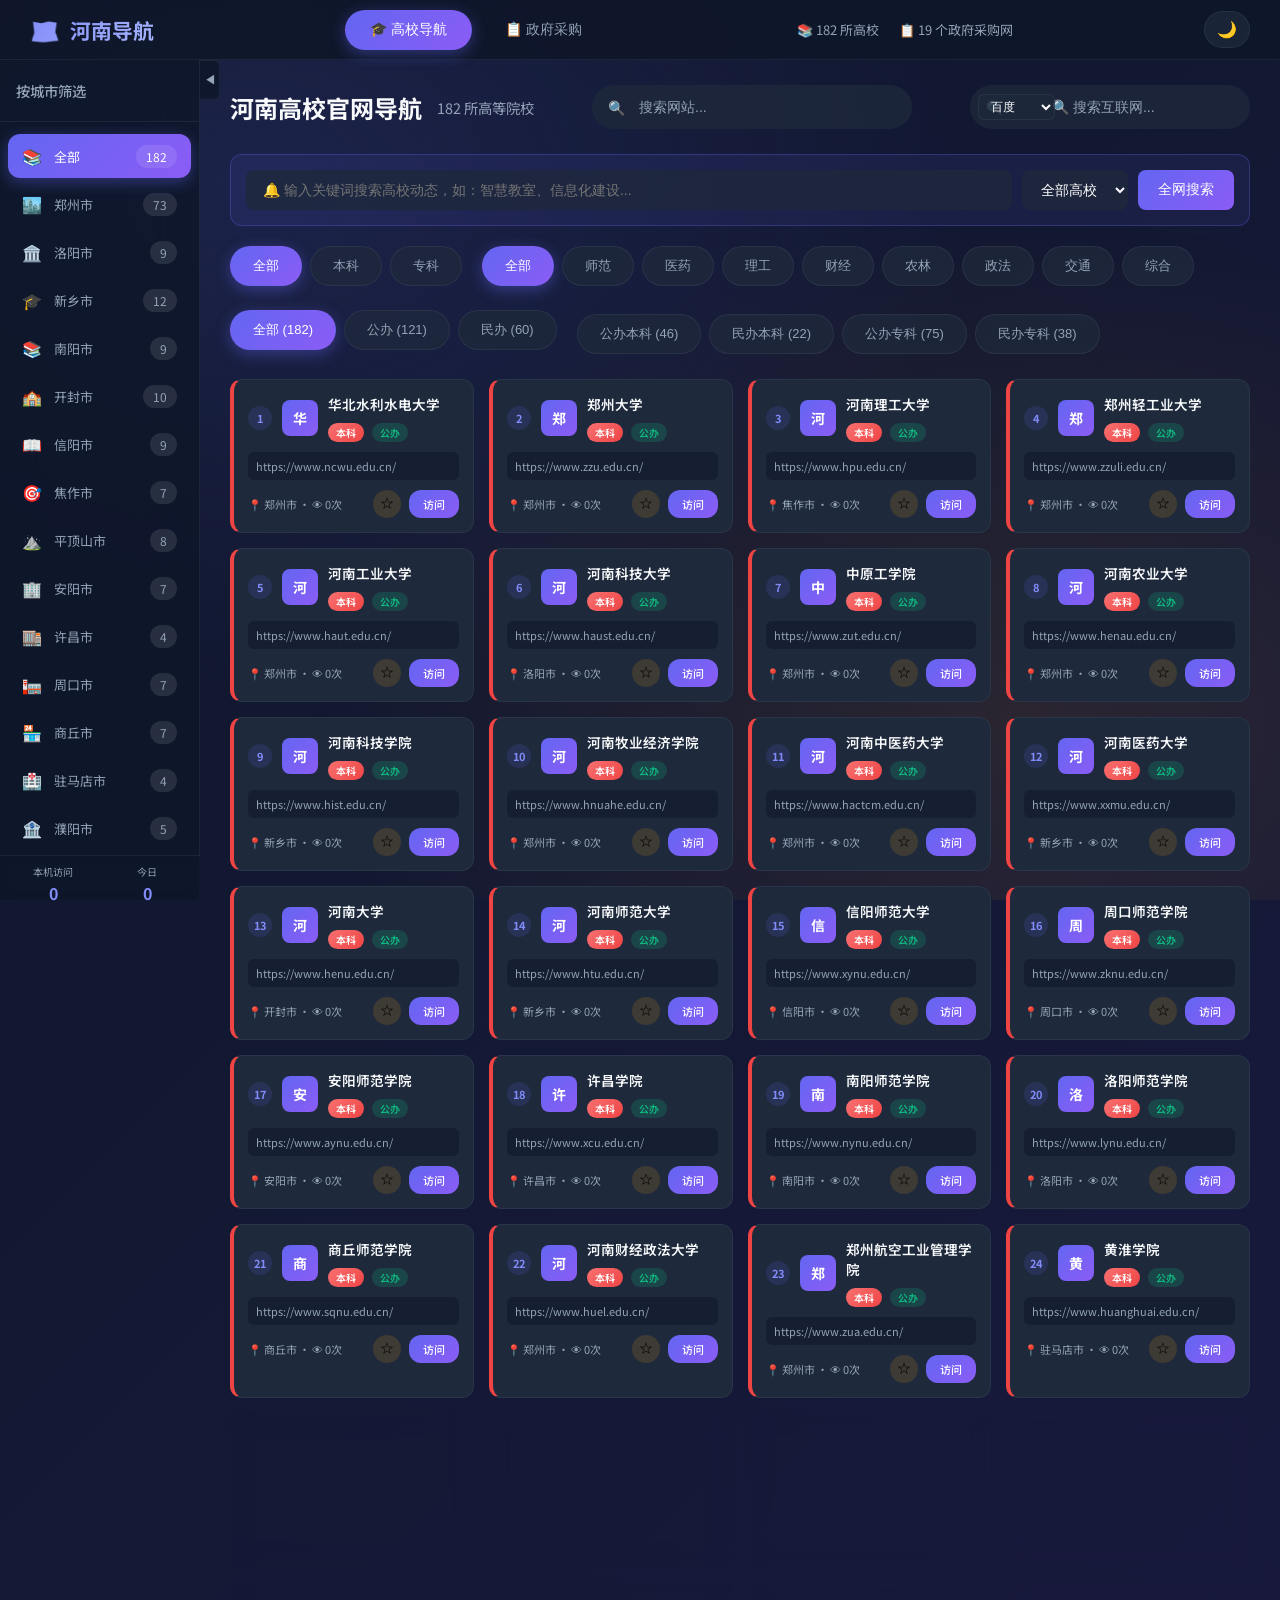
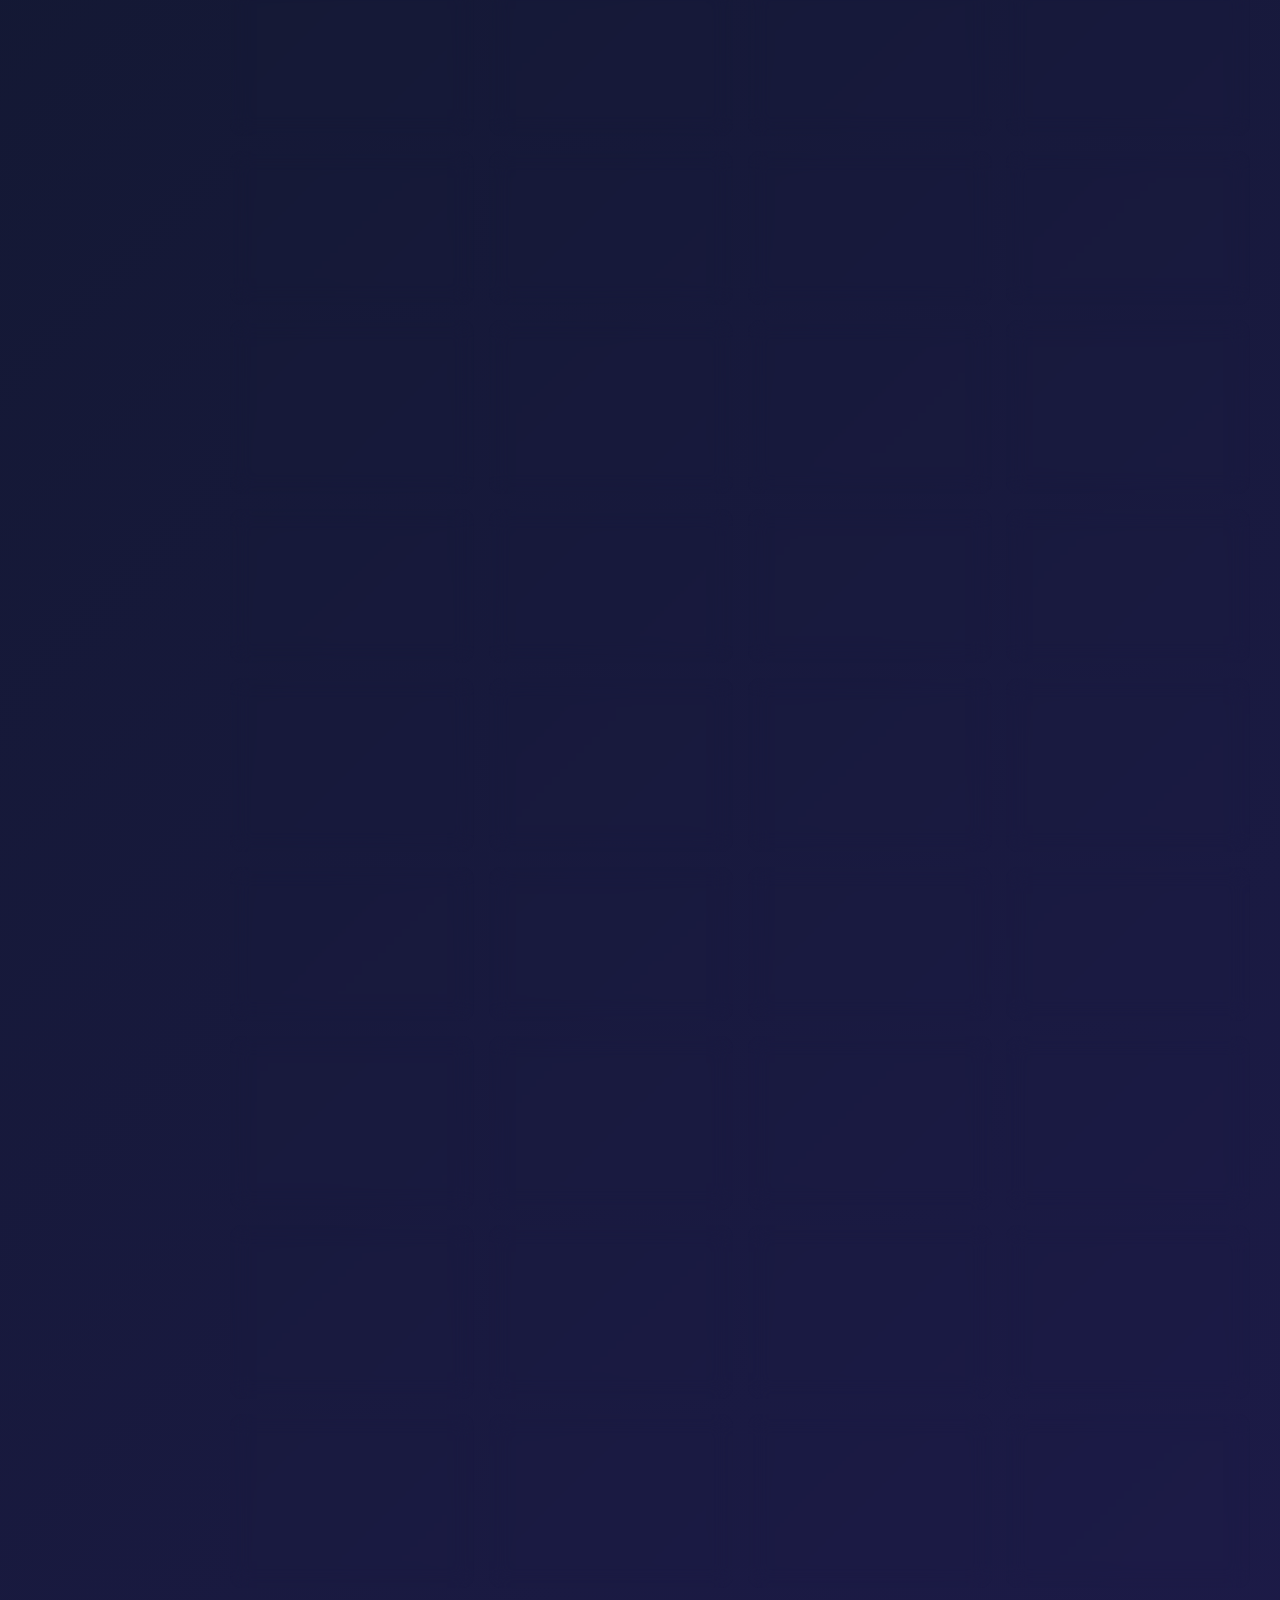
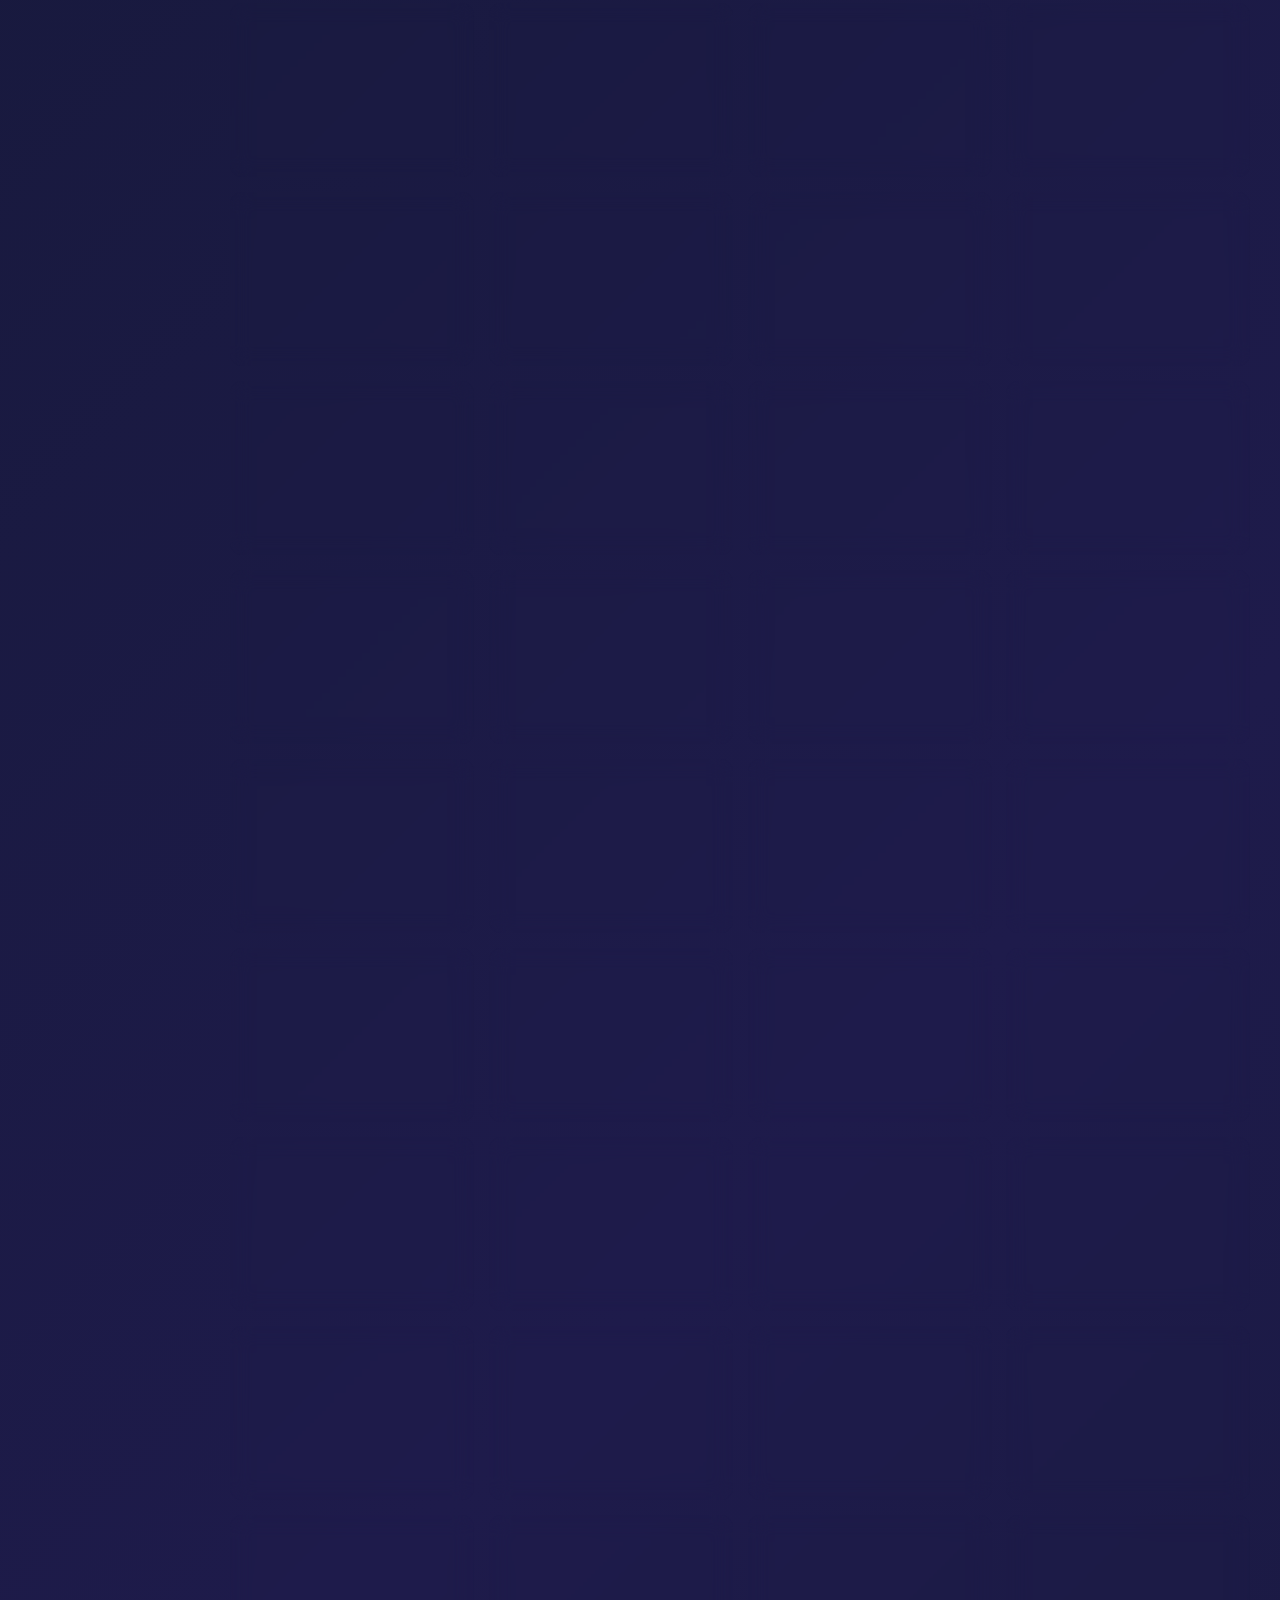
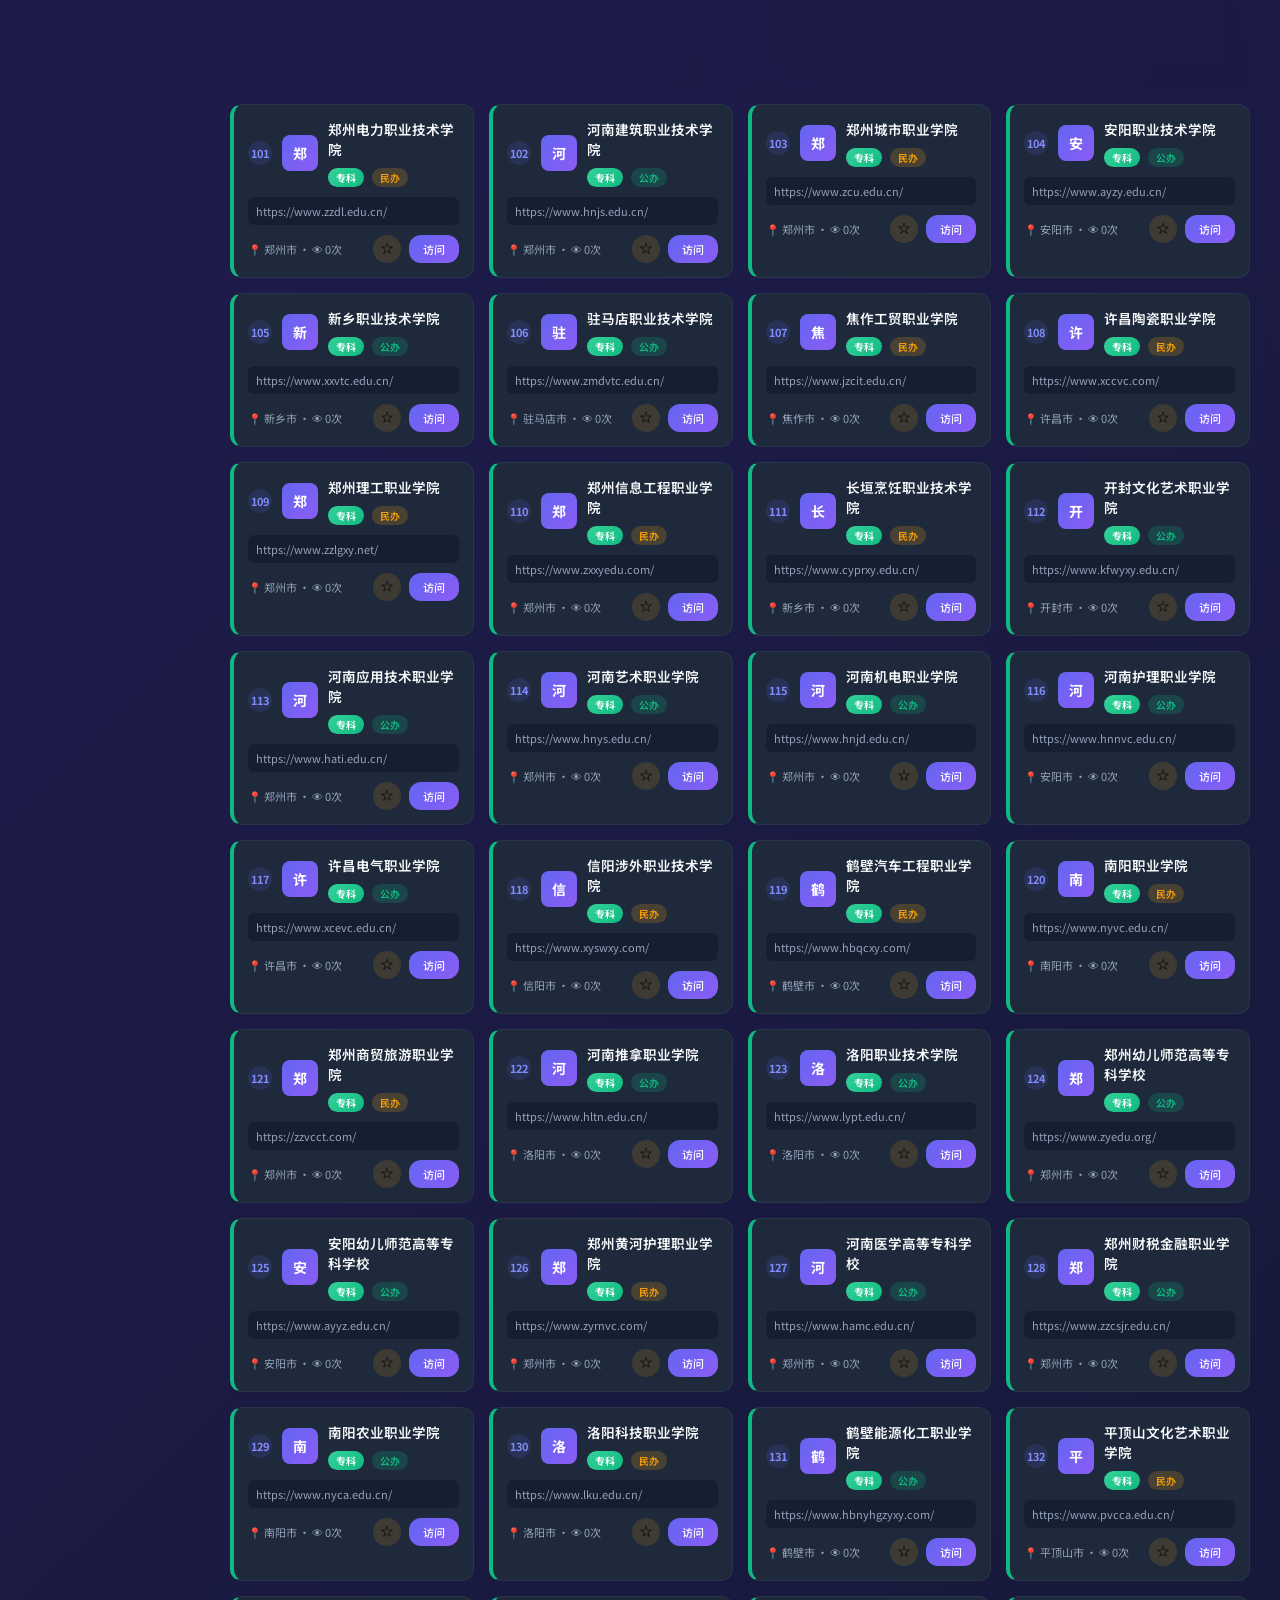
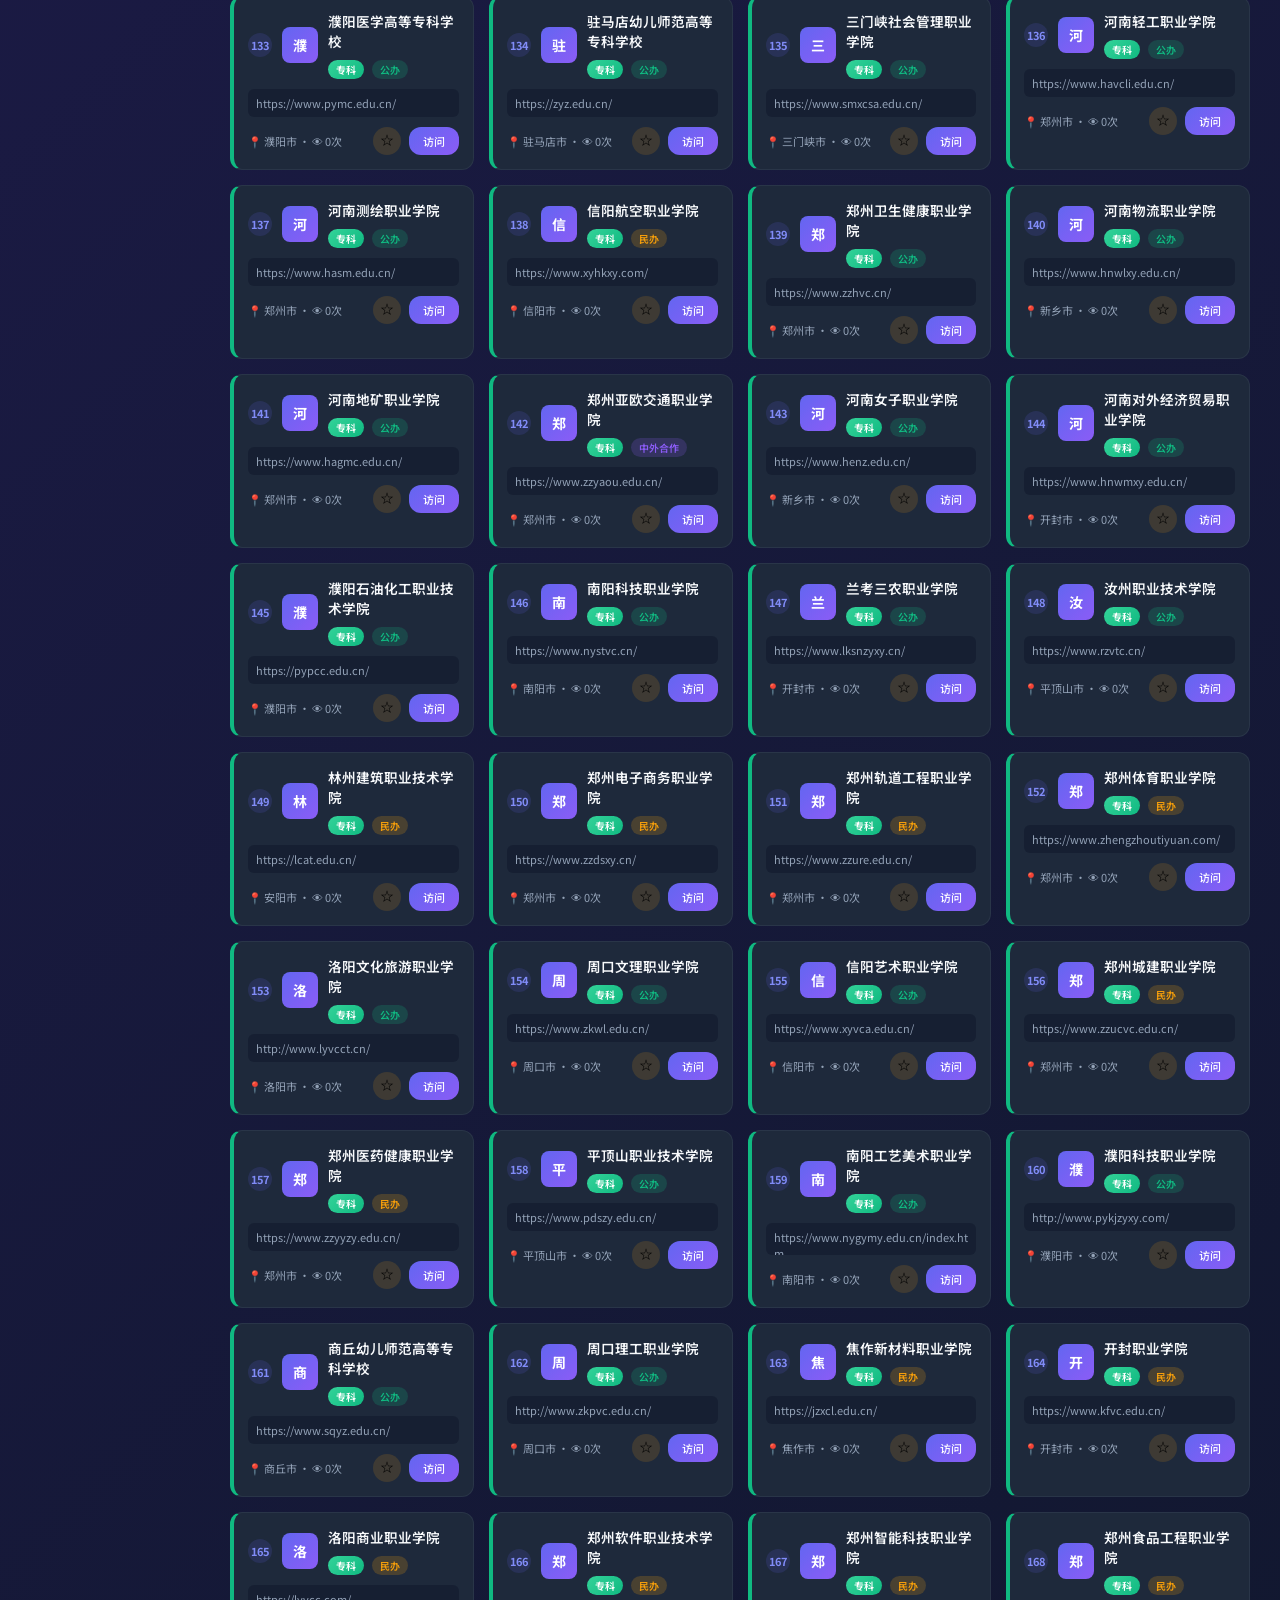
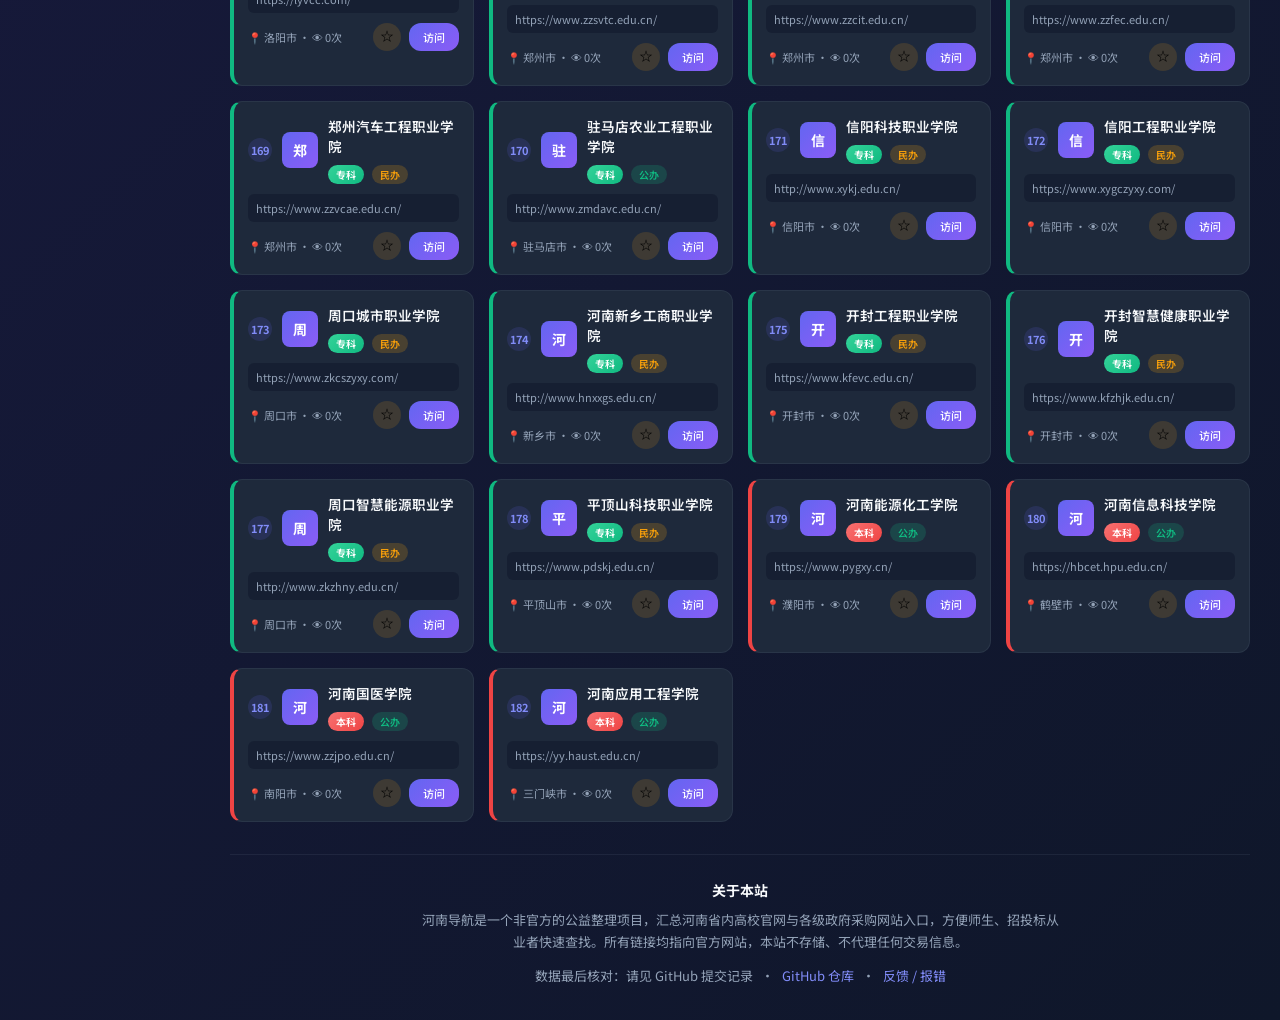
==== commit e404b9ac: "feat: three-tier favicon fallback - school server -> Google -> text" ====
--- a/index.html
+++ b/index.html
@@ -16,6 +16,7 @@
     <link rel="canonical" href="https://leoliu-s.github.io/University-Navigation/">
     <link rel="manifest" href="site.webmanifest">
     <link rel="icon" href="data:image/svg+xml,<svg xmlns=%22http://www.w3.org/2000/svg%22 viewBox=%220 0 100 100%22><text y=%22.9em%22 font-size=%2290%22>🗺️</text></svg>">
+    <link rel="preconnect" href="https://www.google.com" crossorigin>
     <link rel="preconnect" href="https://fonts.googleapis.com" crossorigin>
     <link rel="preconnect" href="https://fonts.gstatic.com" crossorigin>
     <link rel="preload" href="https://fonts.googleapis.com/css2?family=Noto+Sans+SC:wght@300;400;500;700&display=swap" as="style" onload="this.onload=null;this.rel='stylesheet'">
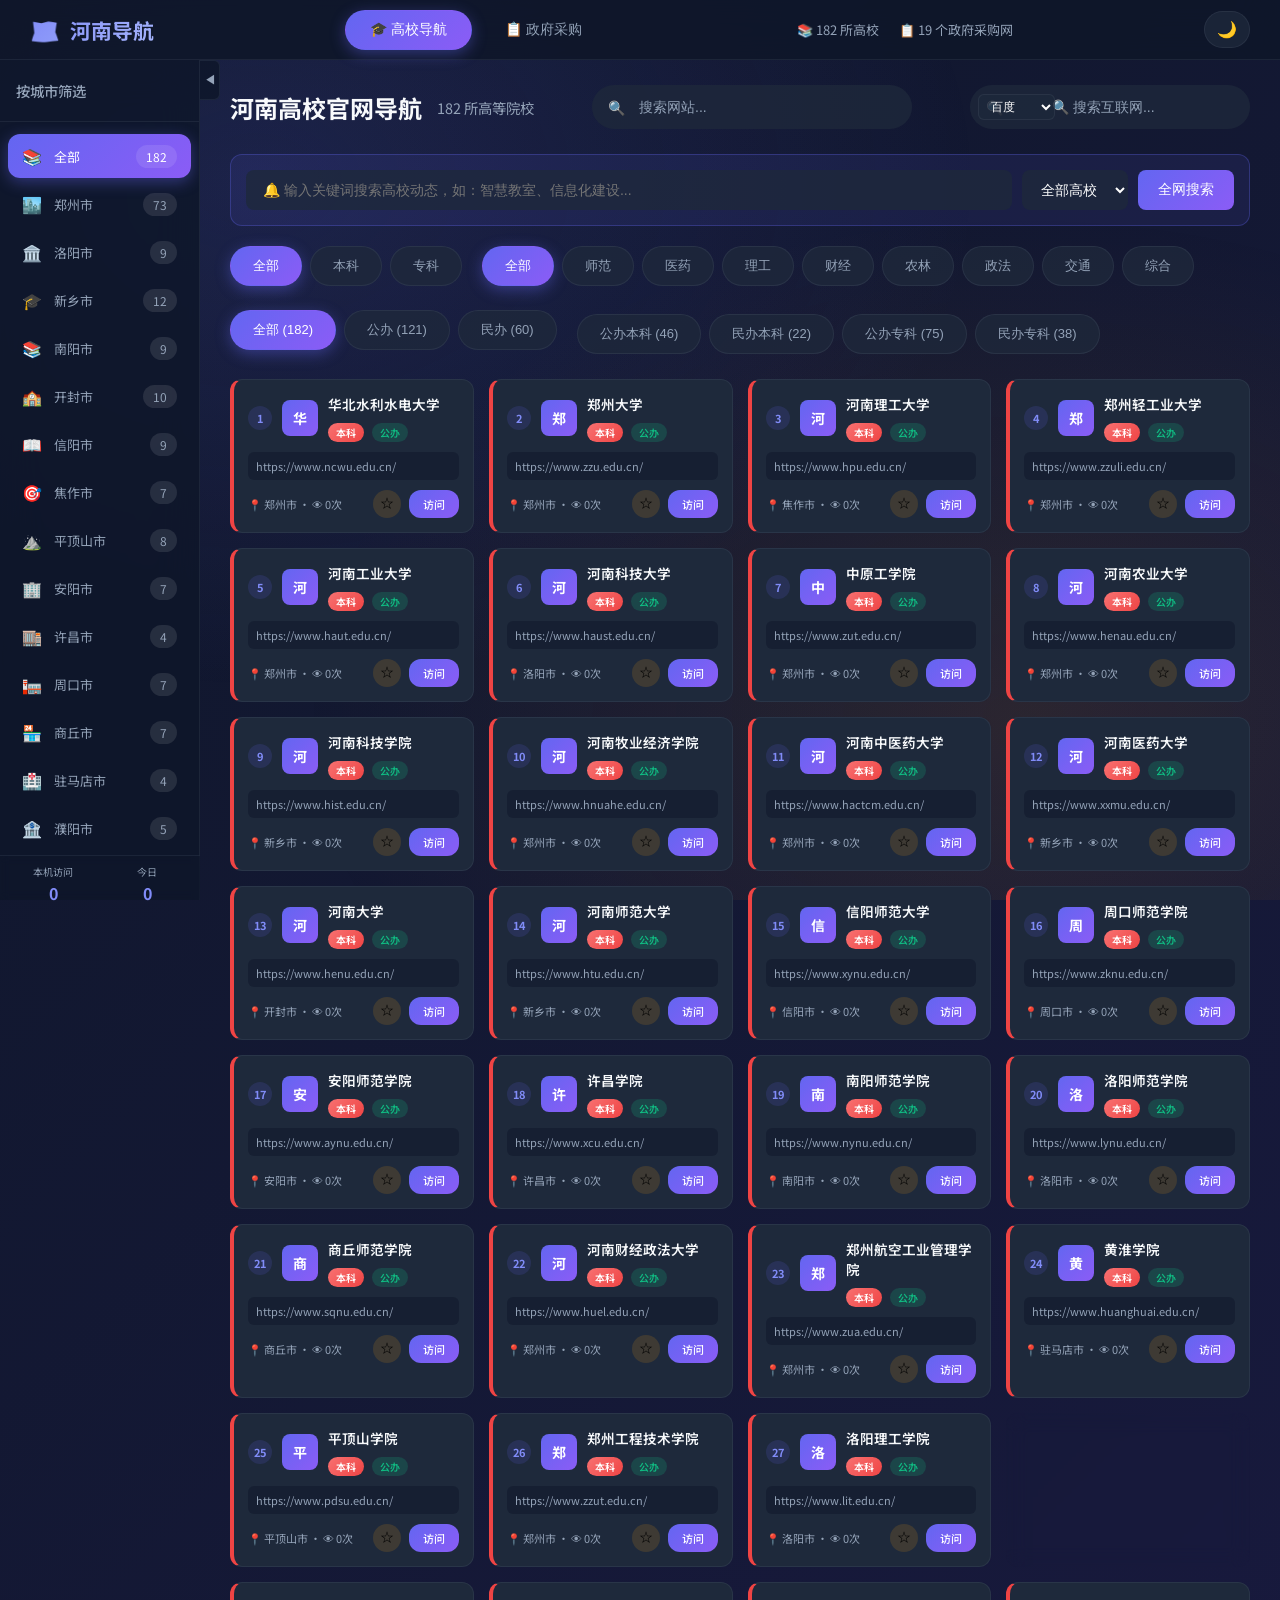
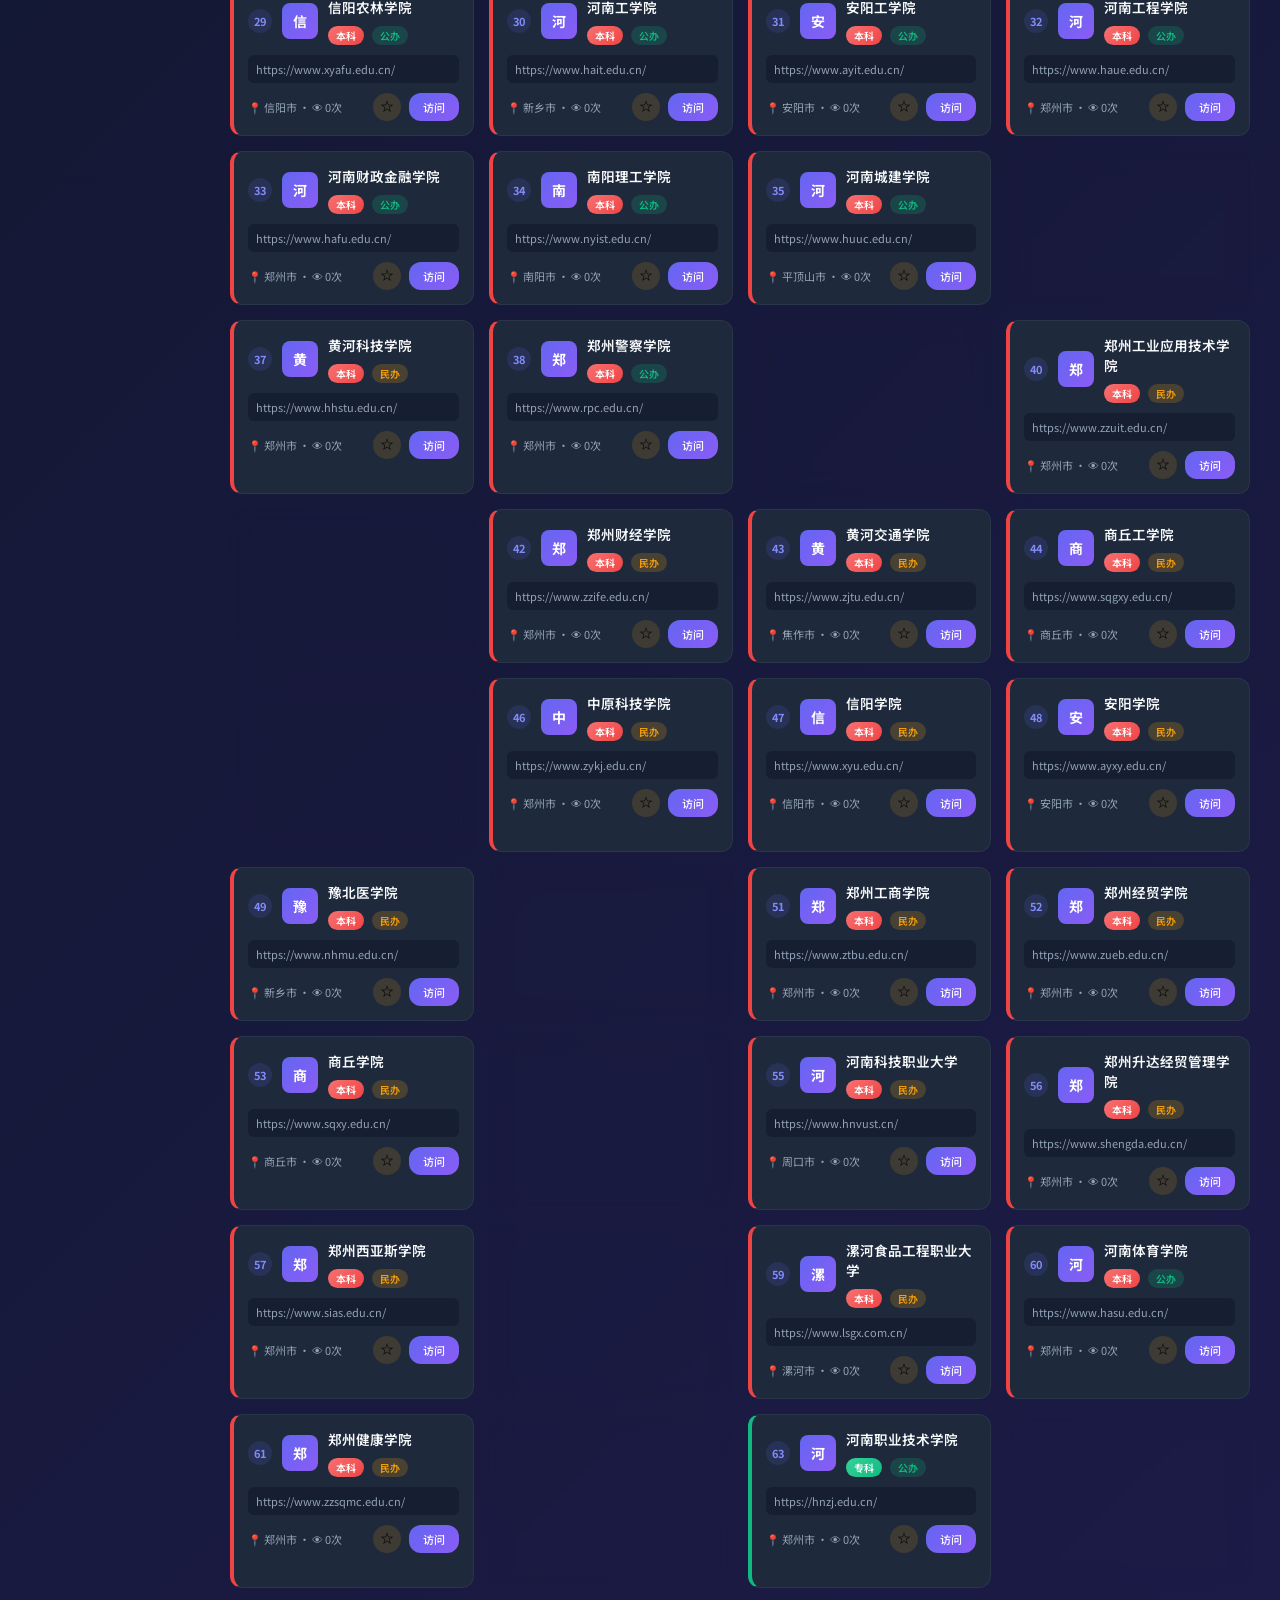
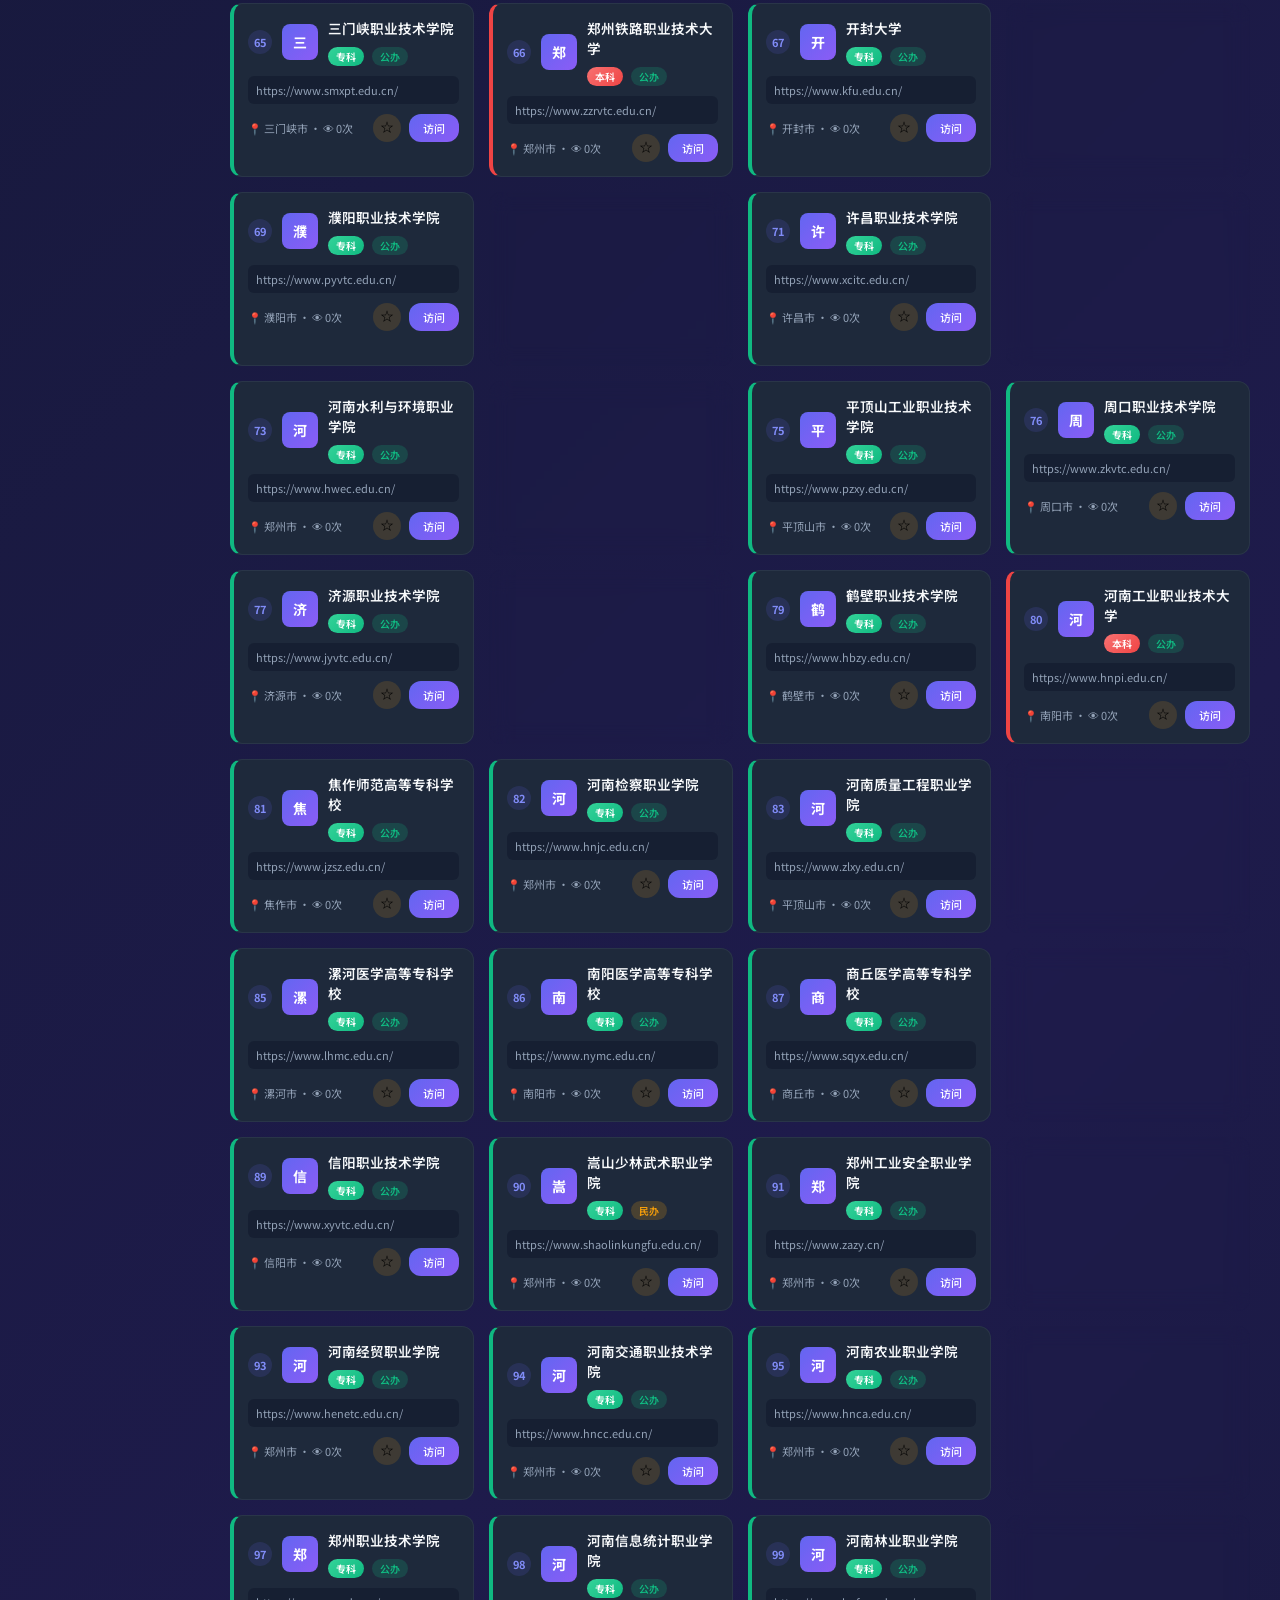
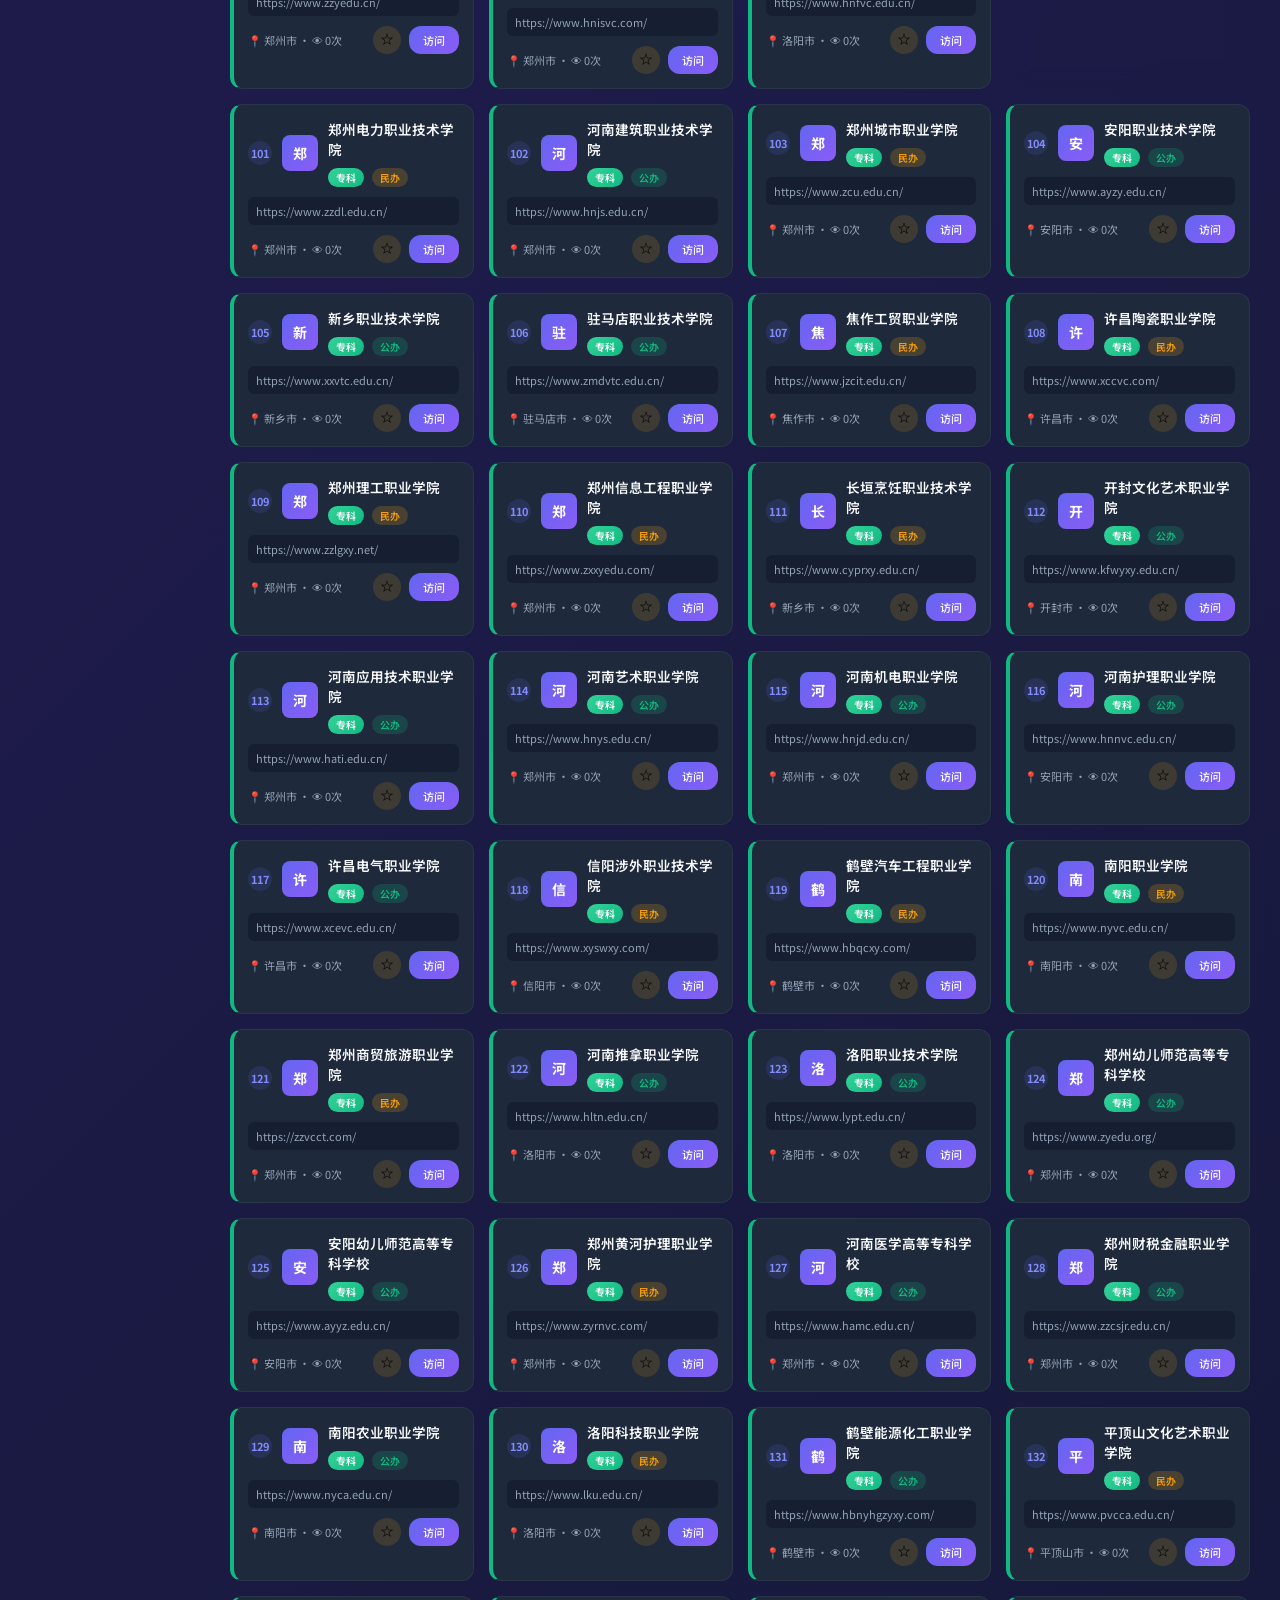
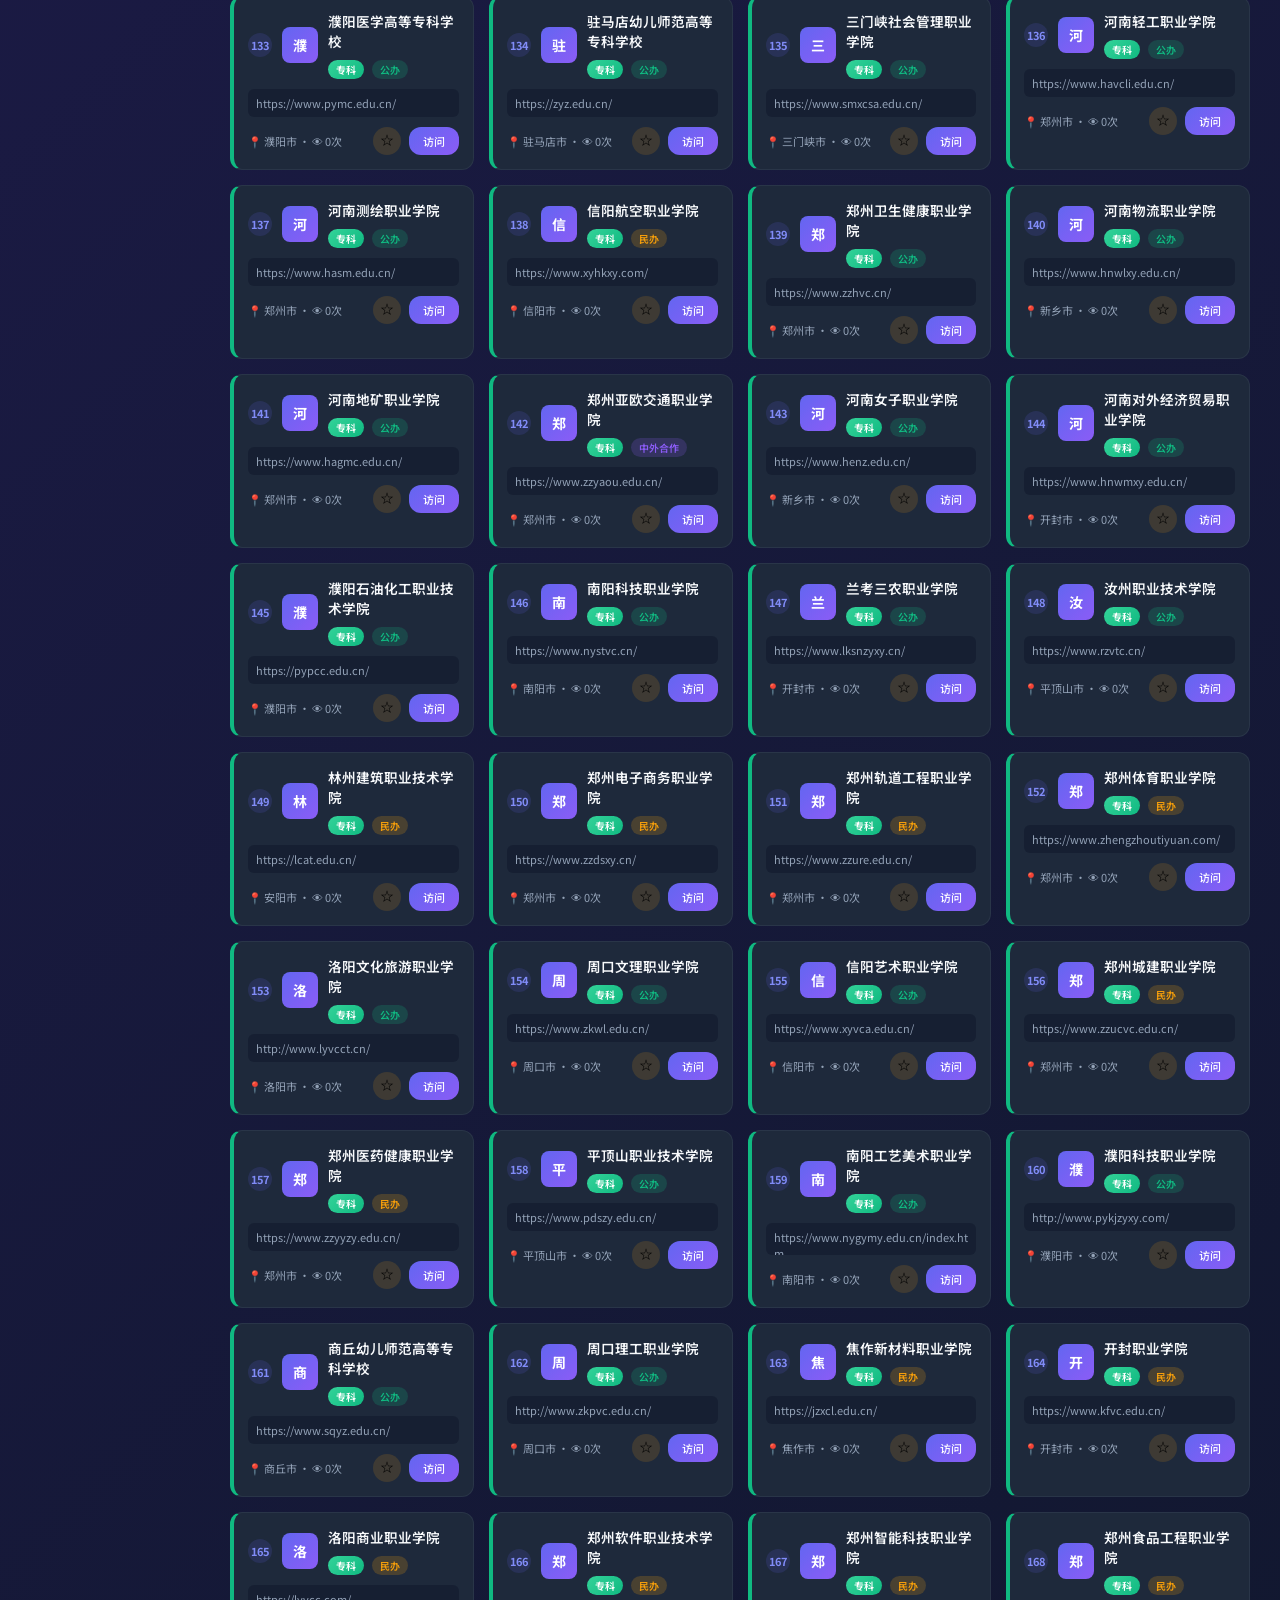
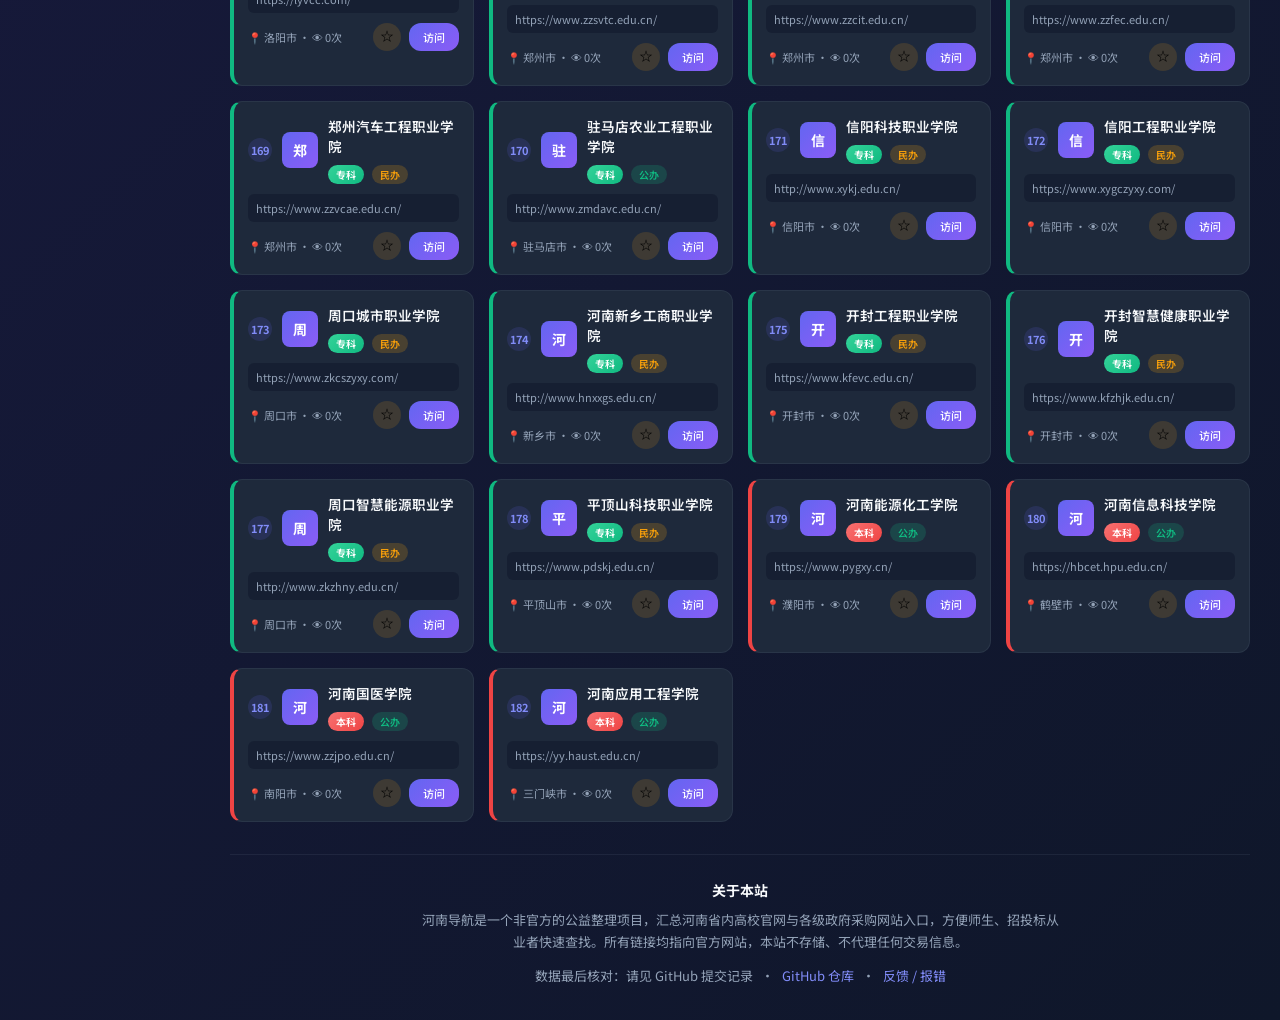
==== commit c0409667: "fix: add cache-busting v=2 to scripts, force unregister old SW on load" ====
--- a/index.html
+++ b/index.html
@@ -162,14 +162,17 @@
         </footer>
     </main>
 
-    <script src="js/config.js"></script>
-    <script src="js/data.js"></script>
-    <script src="js/utils.js"></script>
-    <script src="js/render.js"></script>
-    <script src="js/handlers.js"></script>
-    <script src="js/app.js"></script>
+    <script src="js/config.js?v=2"></script>
+    <script src="js/data.js?v=2"></script>
+    <script src="js/utils.js?v=2"></script>
+    <script src="js/render.js?v=2"></script>
+    <script src="js/handlers.js?v=2"></script>
+    <script src="js/app.js?v=2"></script>
     <script>
     if ('serviceWorker' in navigator) {
+        navigator.serviceWorker.getRegistrations().then(regs => {
+            regs.forEach(r => r.unregister());
+        });
         navigator.serviceWorker.register('service-worker.js').catch(function() {});
     }
     </script>
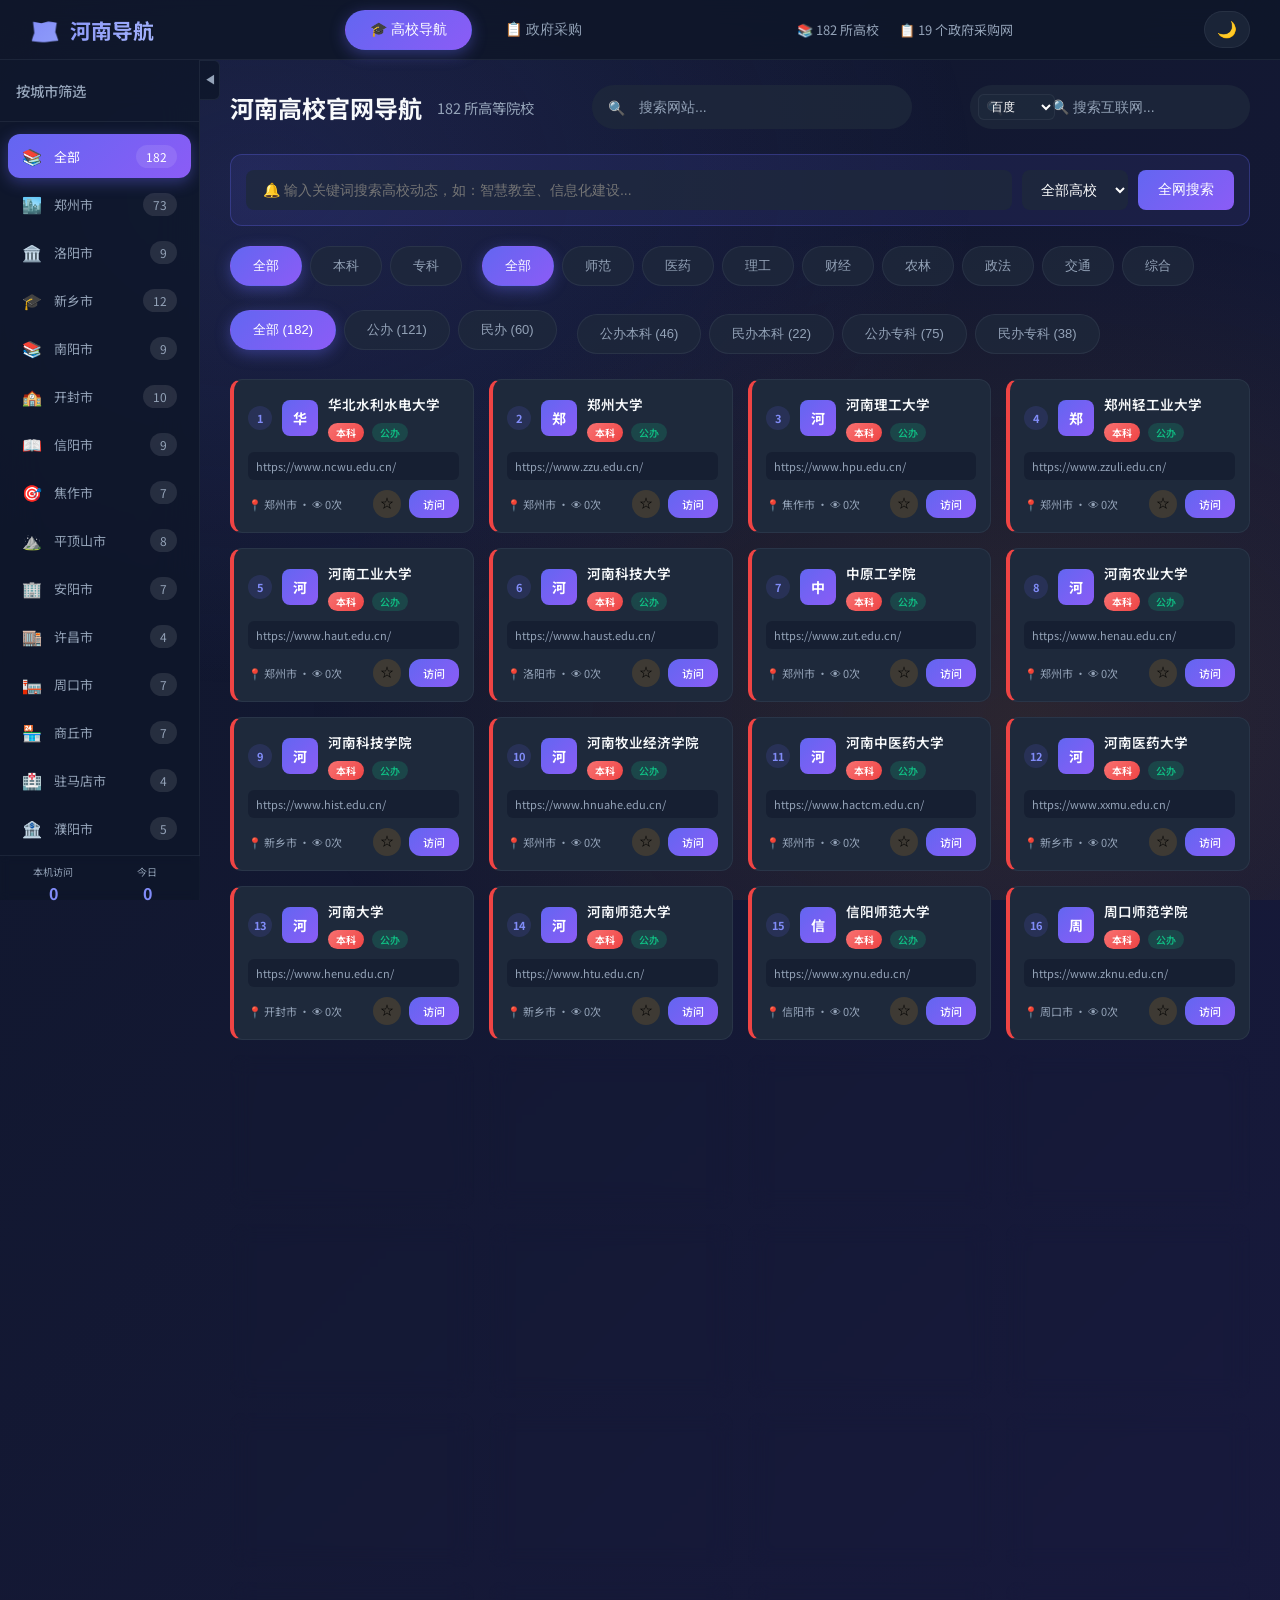
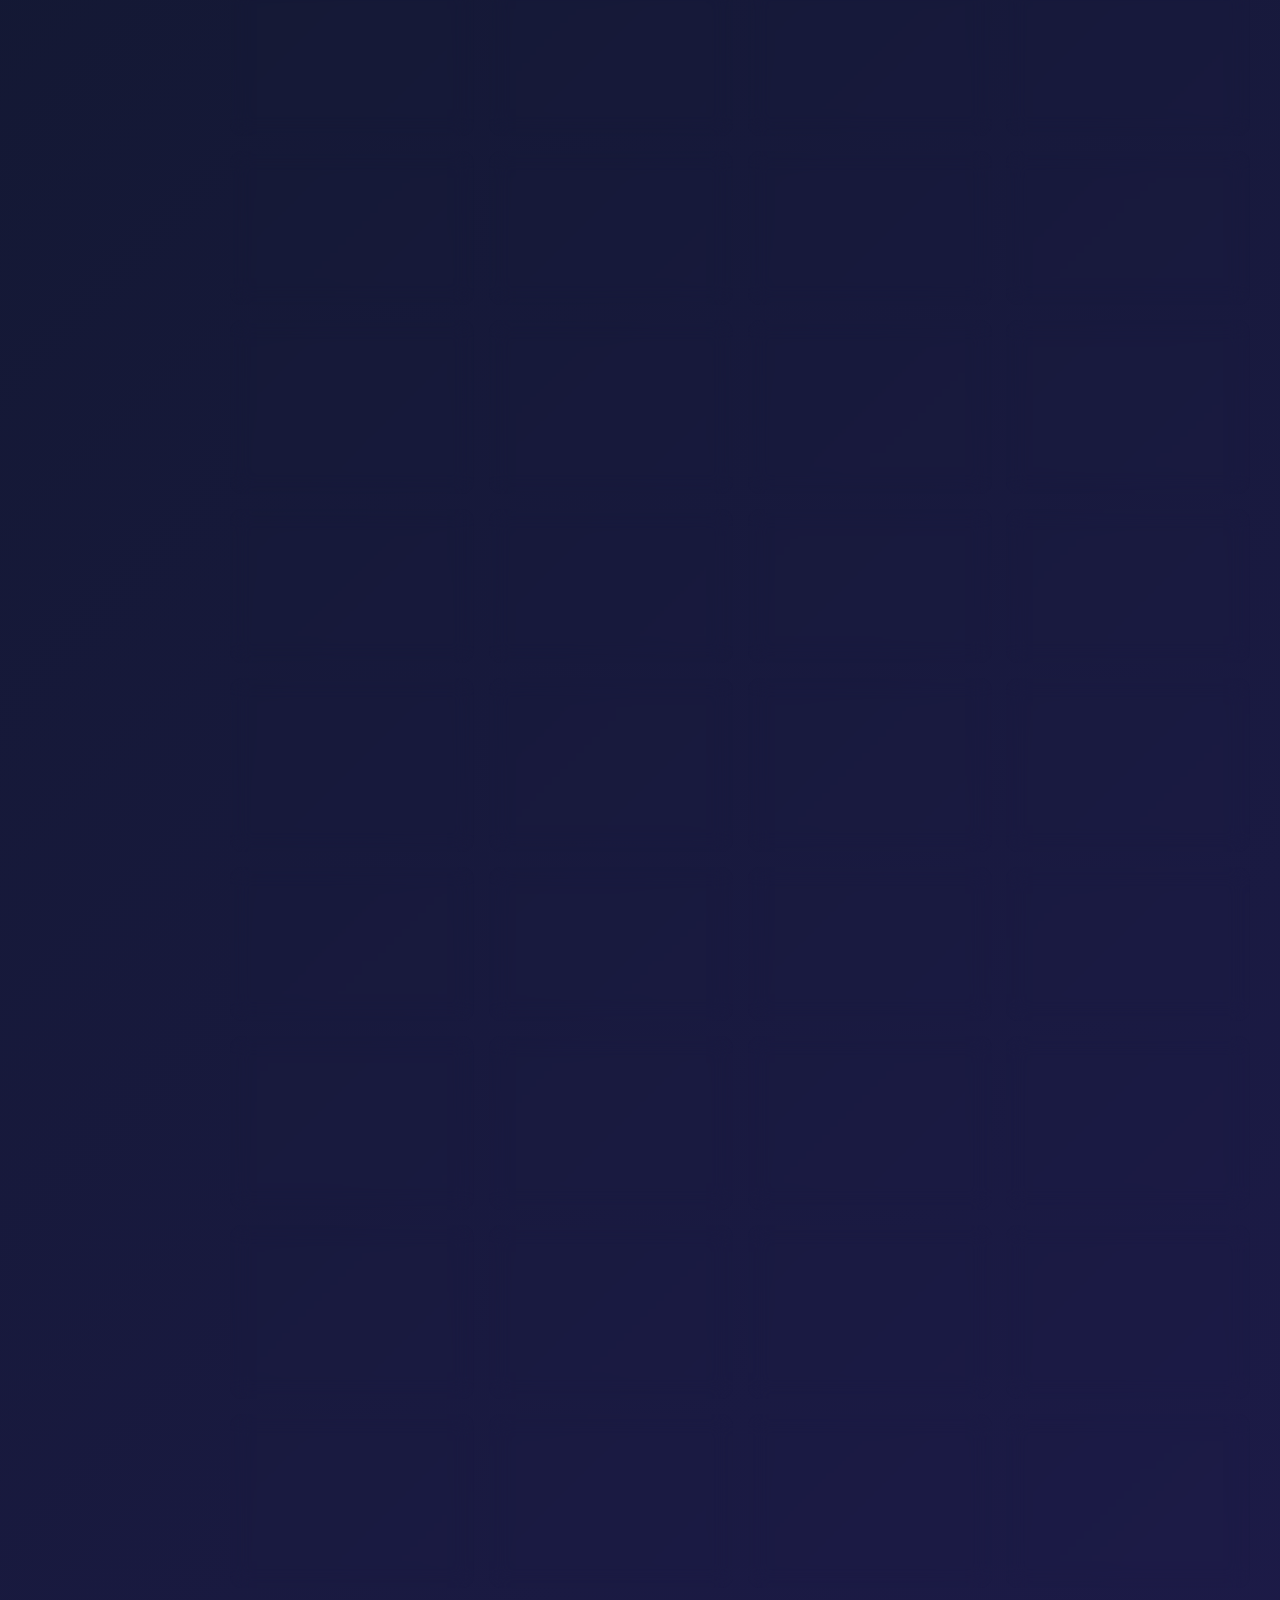
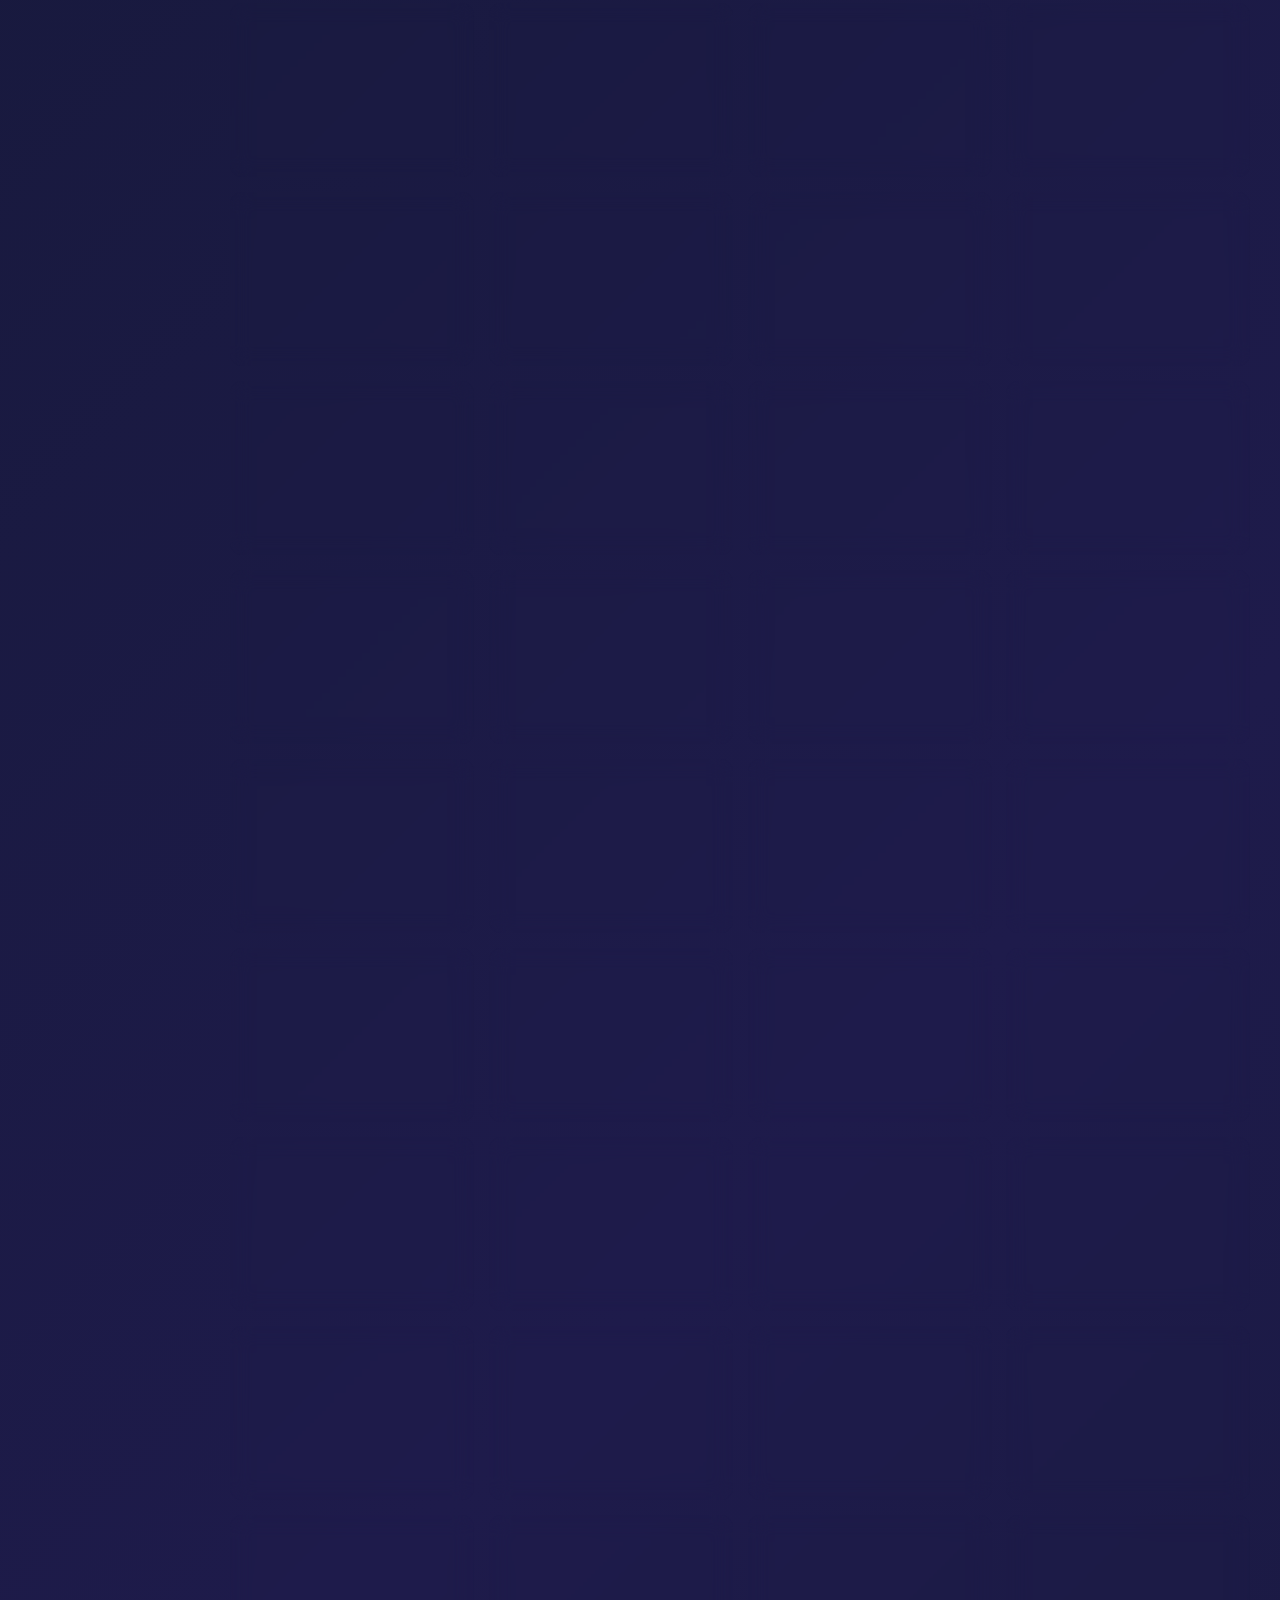
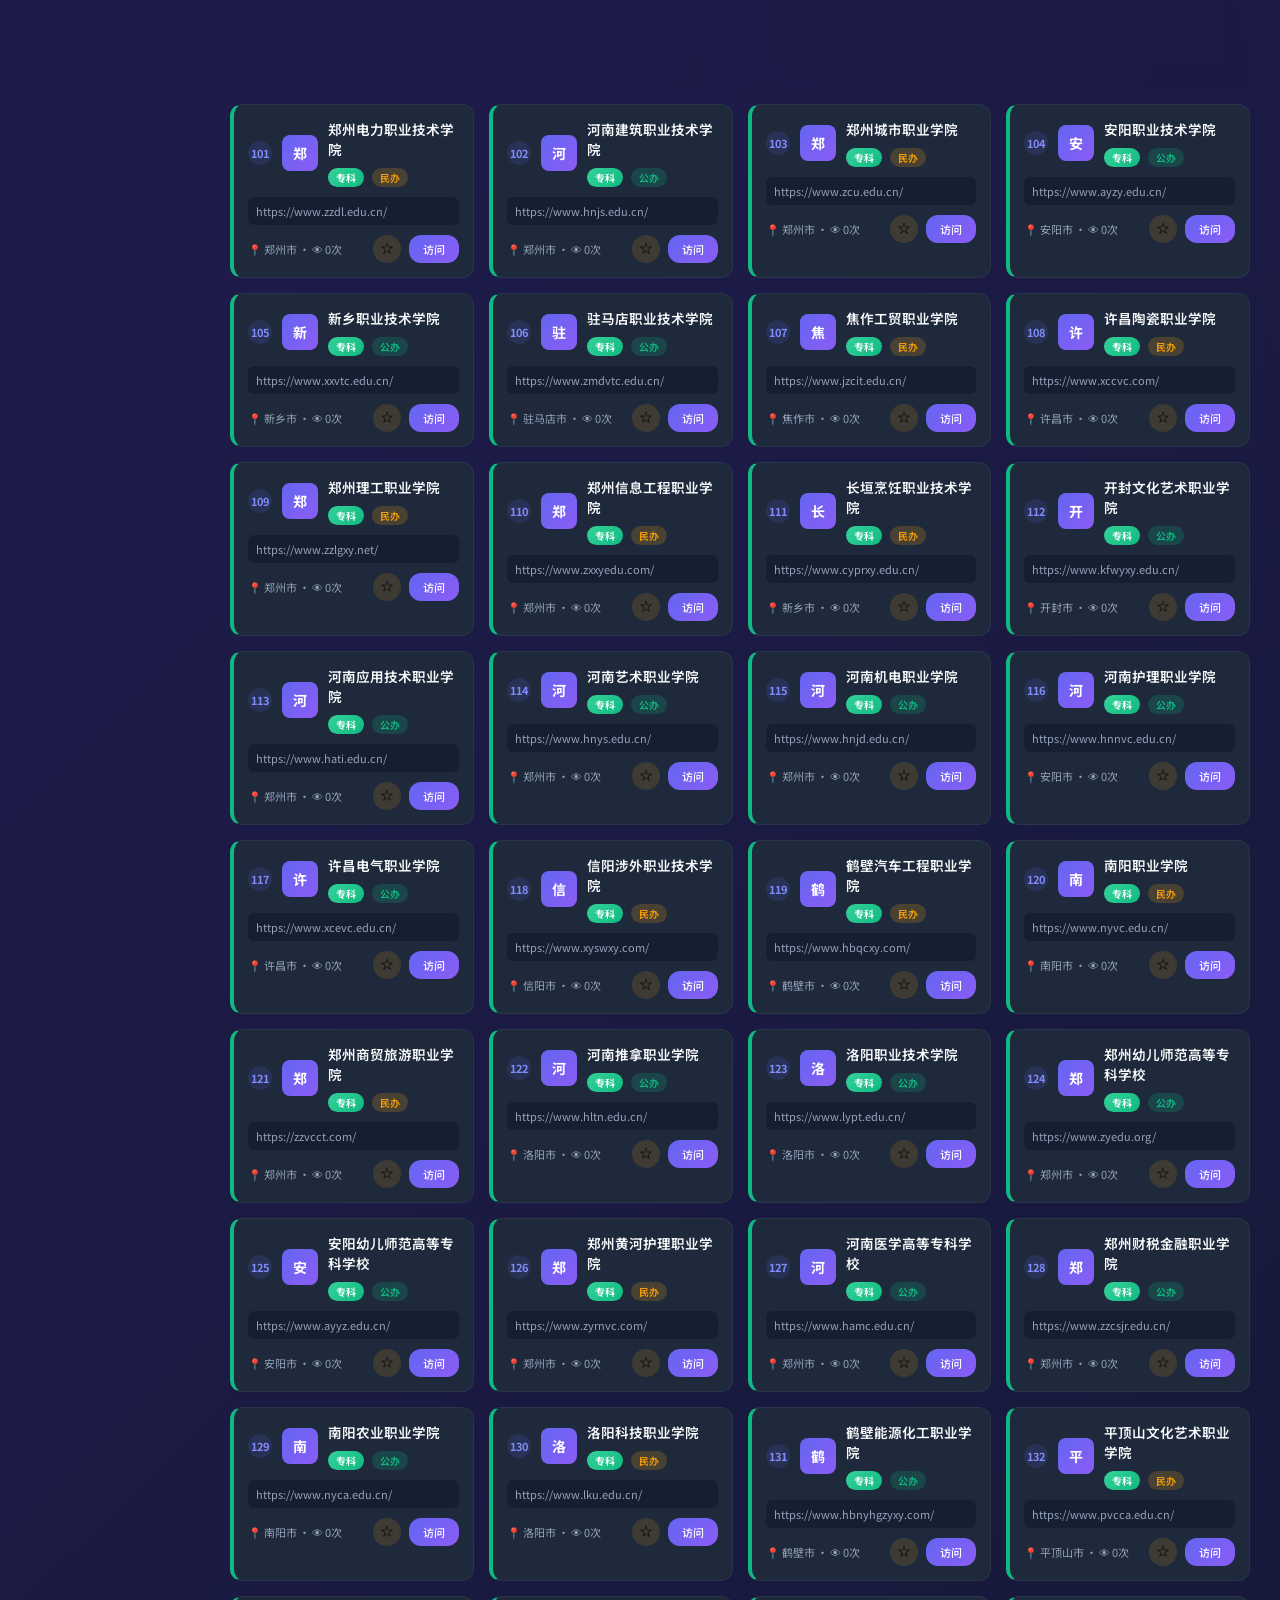
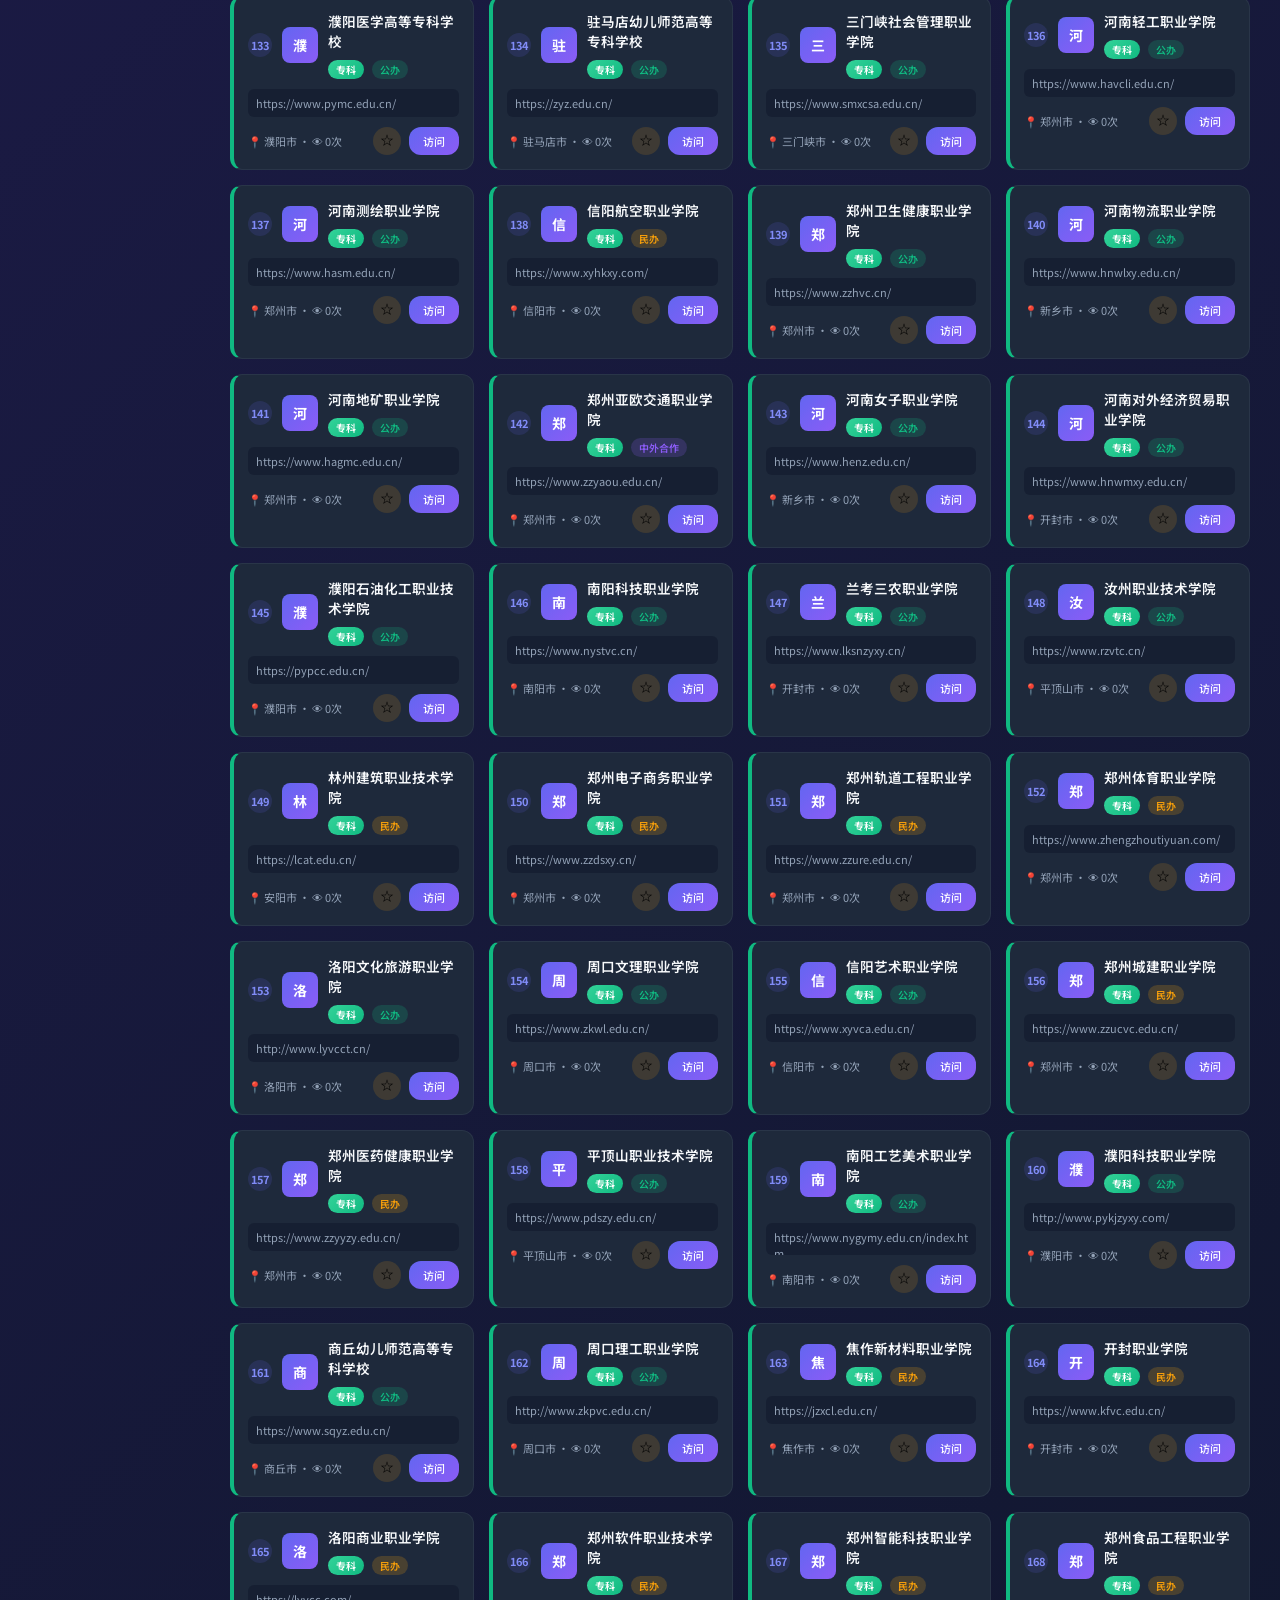
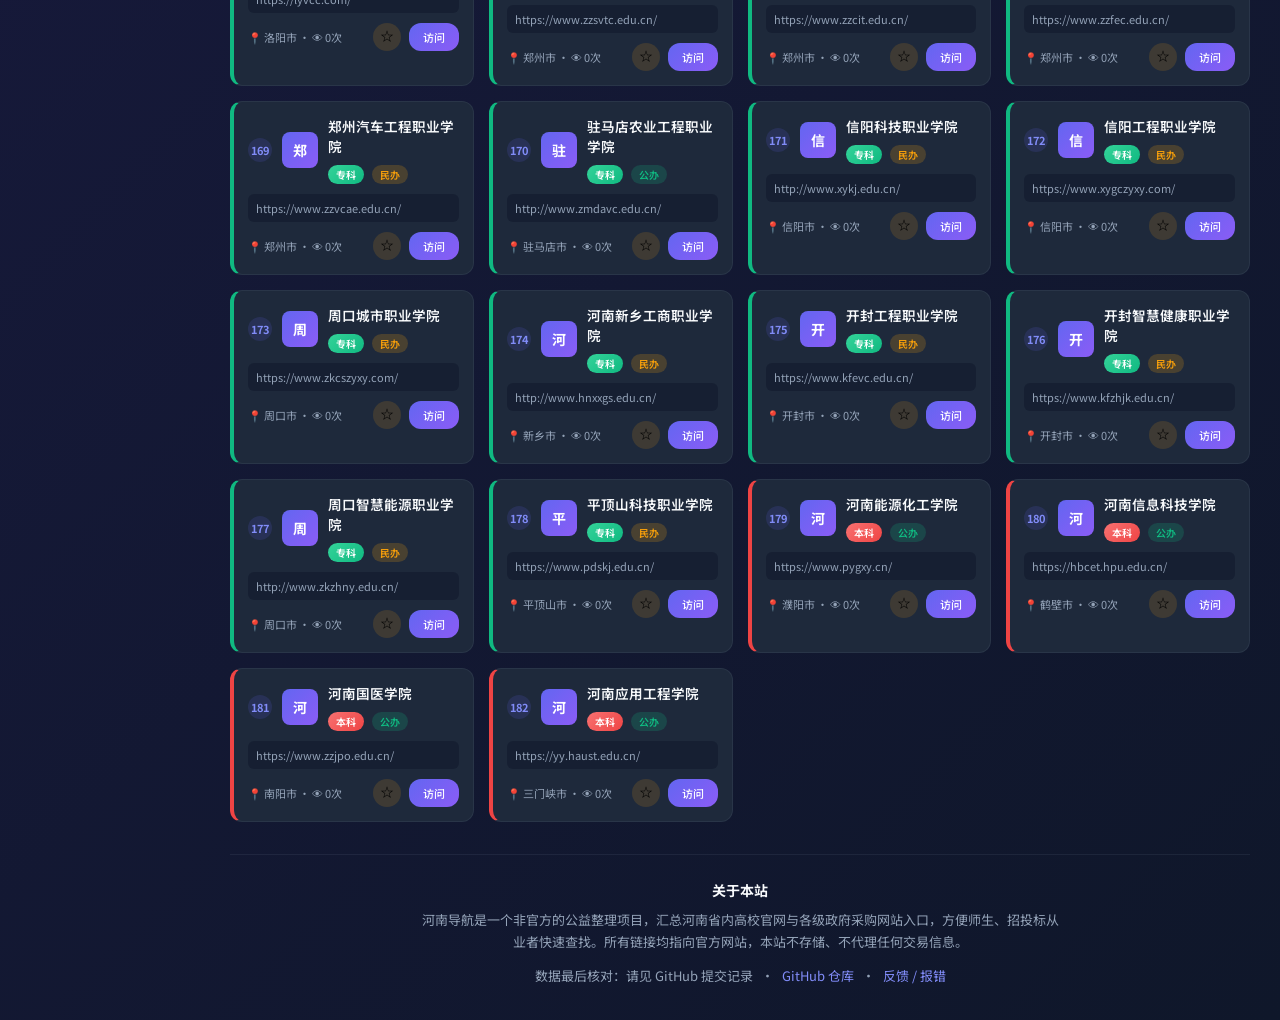
==== commit 03fd25bf: "simplify: remove school server favicon, only use Google s2/favicons with inline onload" ====
--- a/index.html
+++ b/index.html
@@ -16,7 +16,7 @@
     <link rel="canonical" href="https://leoliu-s.github.io/University-Navigation/">
     <link rel="manifest" href="site.webmanifest">
     <link rel="icon" href="data:image/svg+xml,<svg xmlns=%22http://www.w3.org/2000/svg%22 viewBox=%220 0 100 100%22><text y=%22.9em%22 font-size=%2290%22>🗺️</text></svg>">
-    <link rel="preconnect" href="https://www.google.com" crossorigin>
+
     <link rel="preconnect" href="https://fonts.googleapis.com" crossorigin>
     <link rel="preconnect" href="https://fonts.gstatic.com" crossorigin>
     <link rel="preload" href="https://fonts.googleapis.com/css2?family=Noto+Sans+SC:wght@300;400;500;700&display=swap" as="style" onload="this.onload=null;this.rel='stylesheet'">
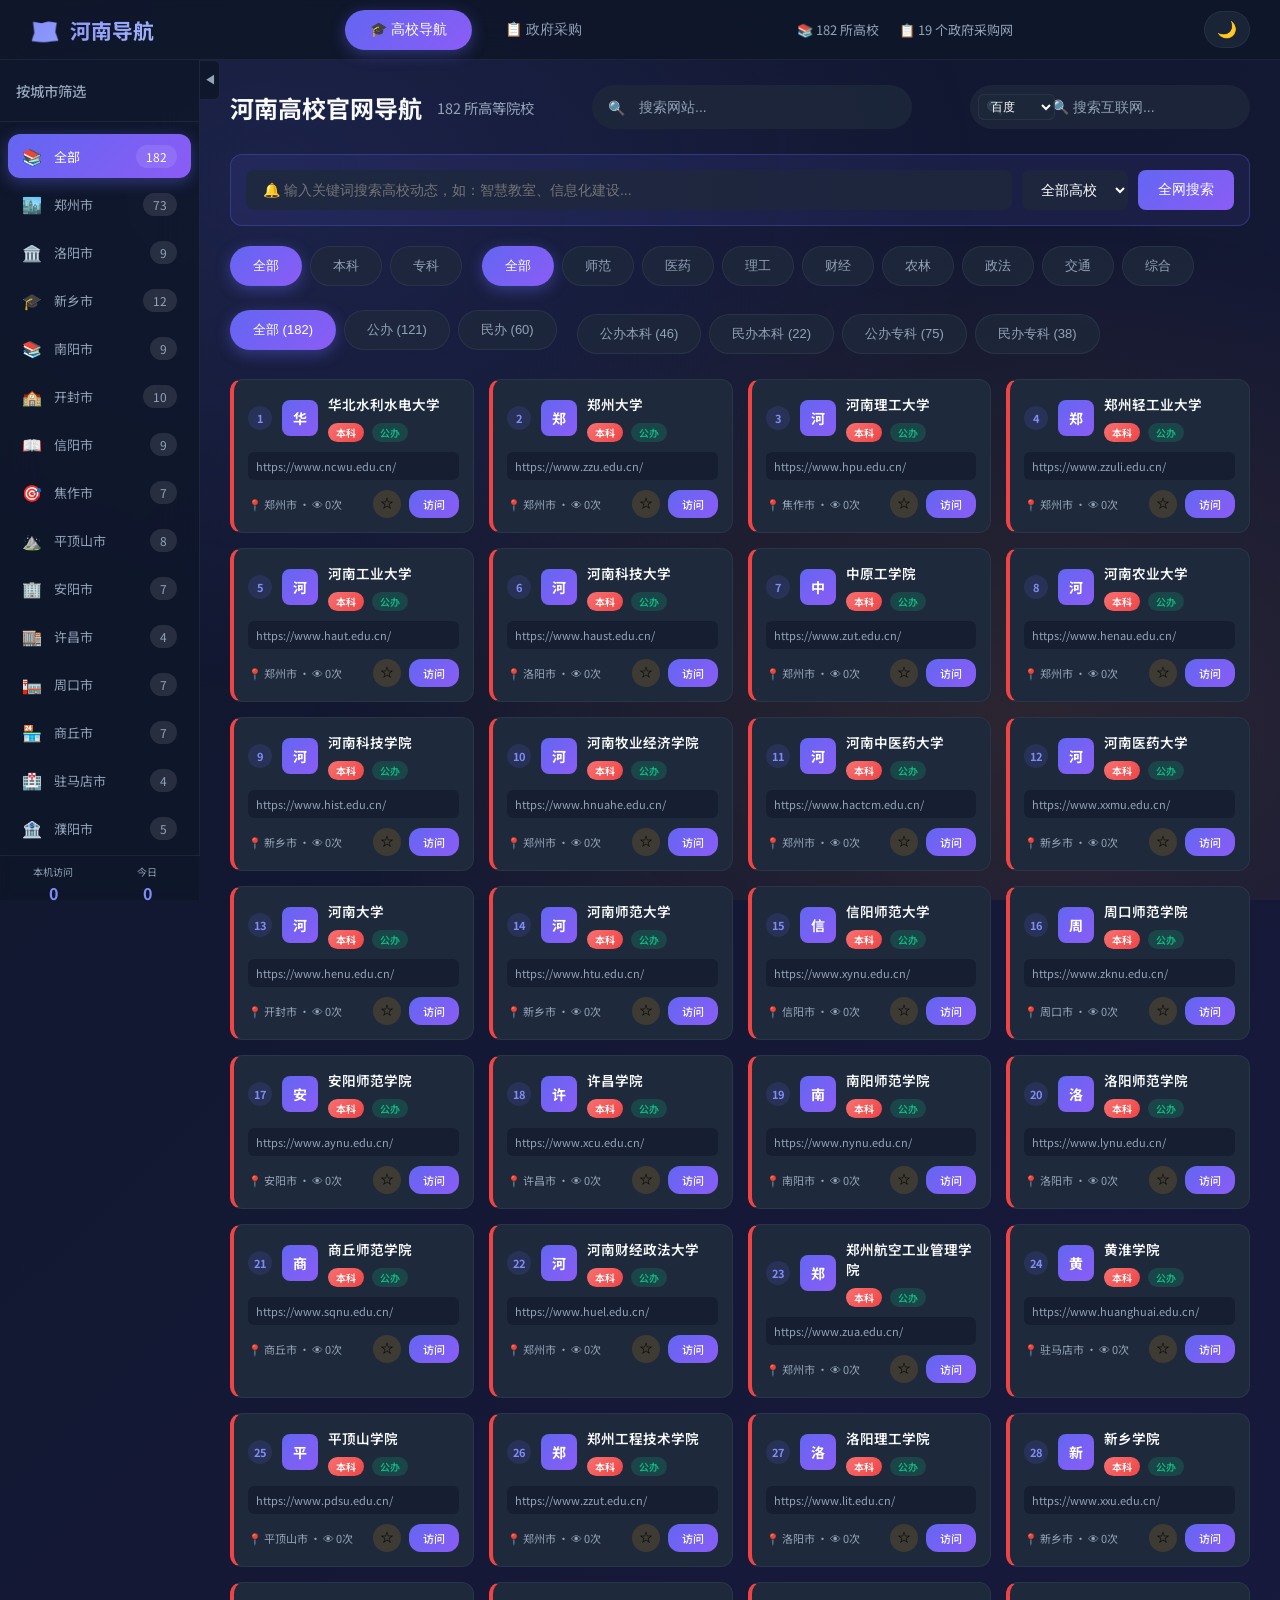
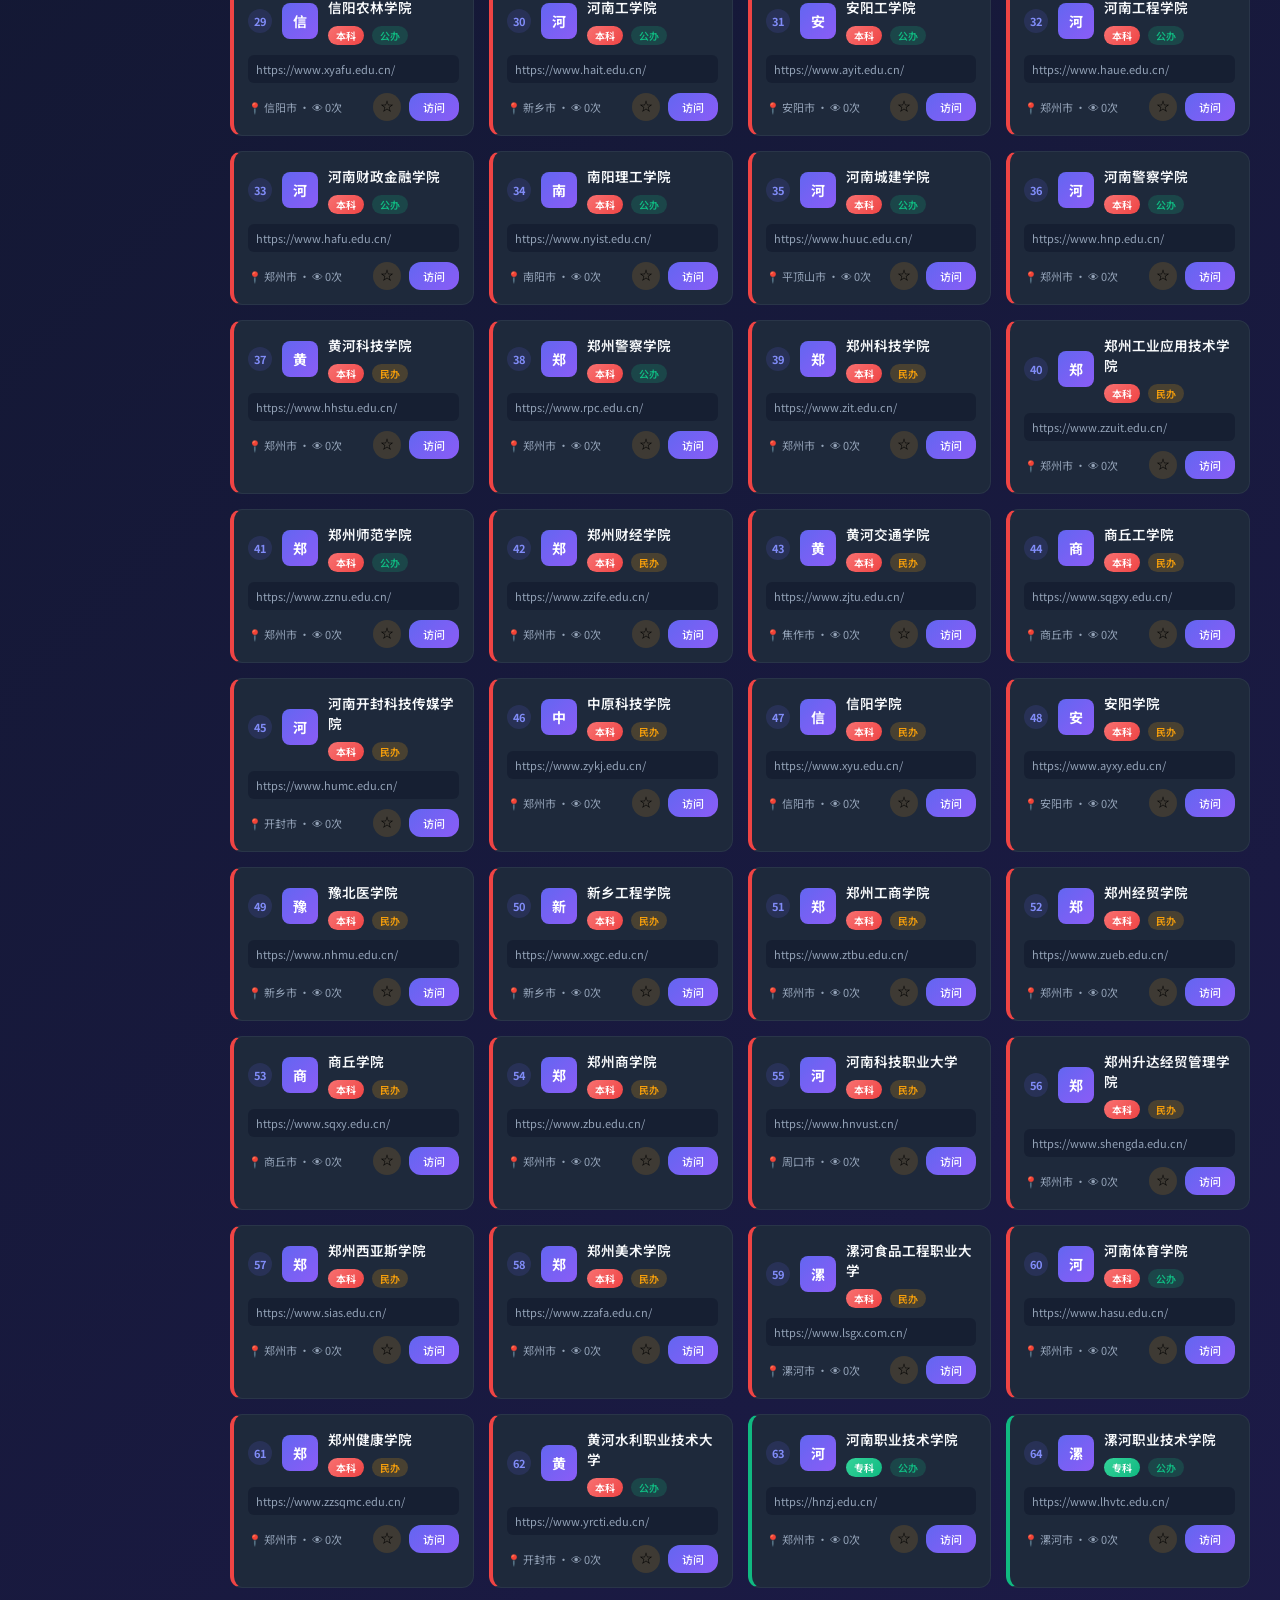
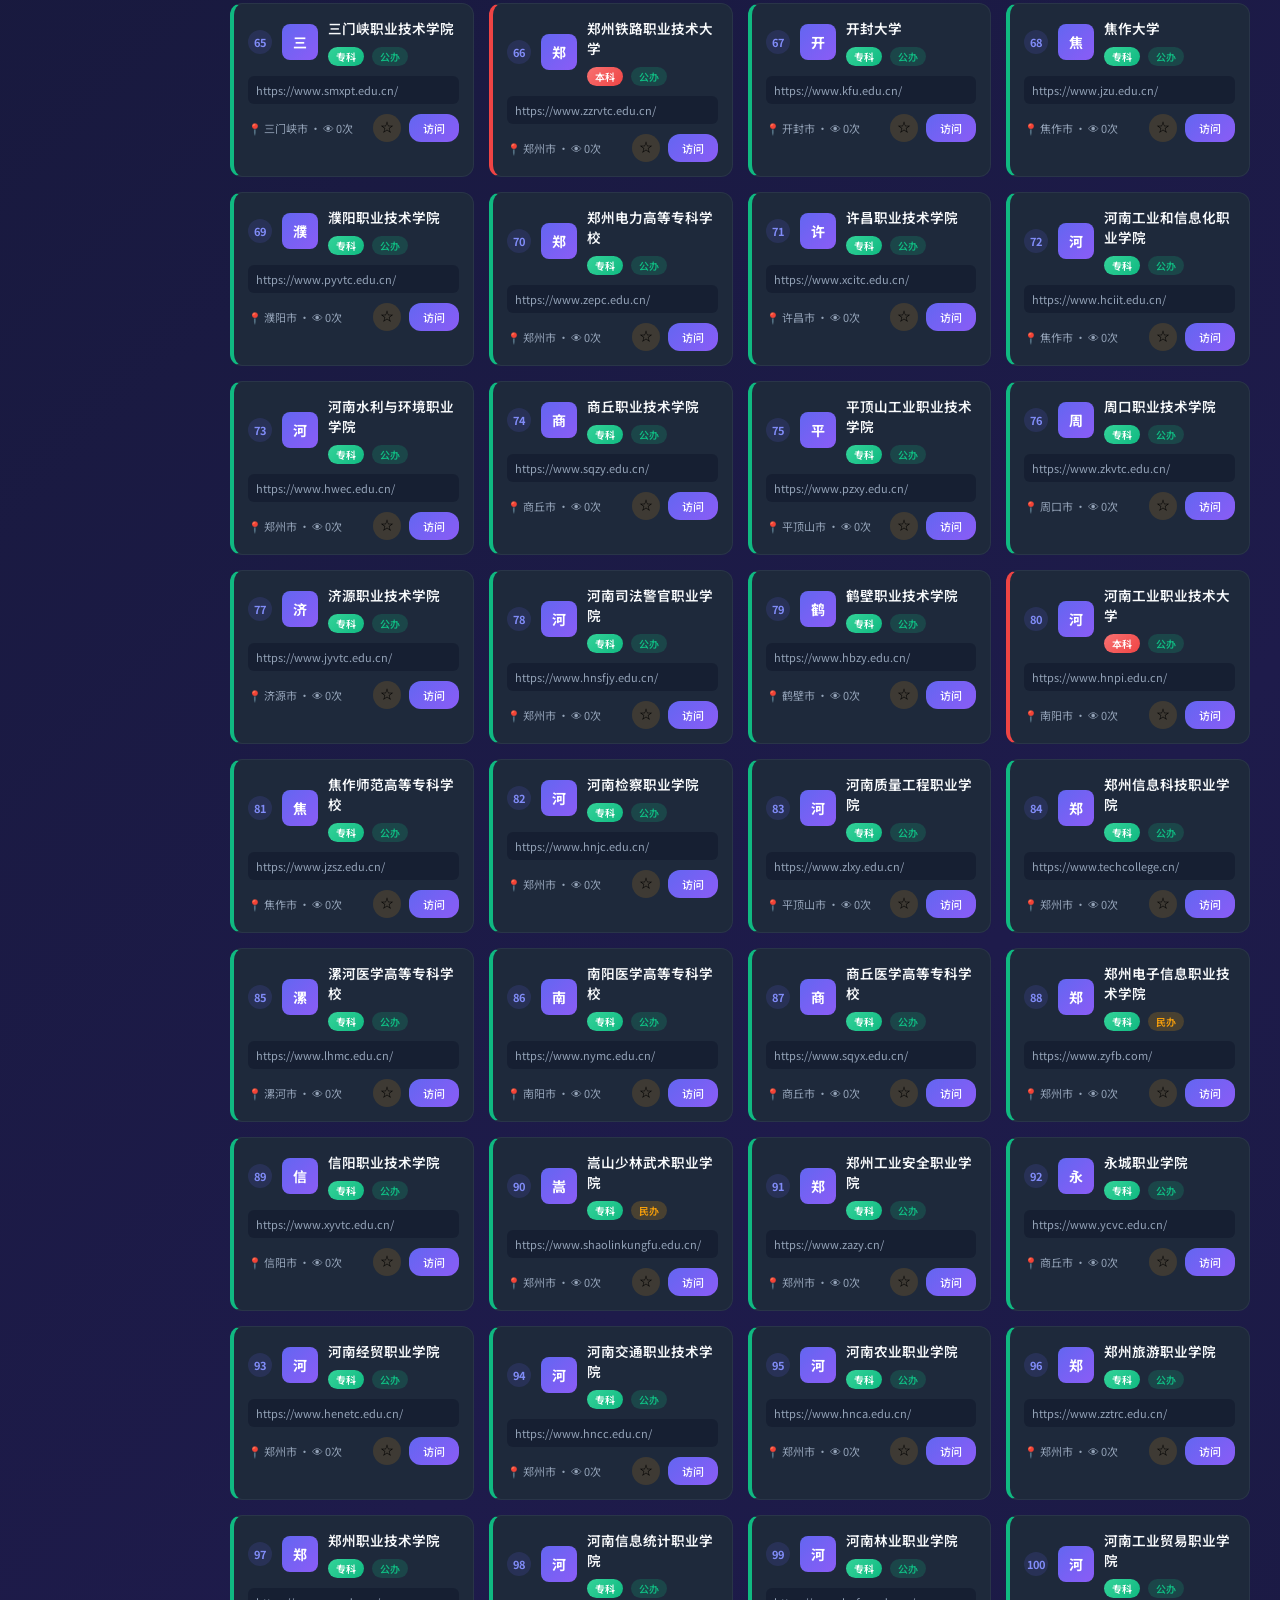
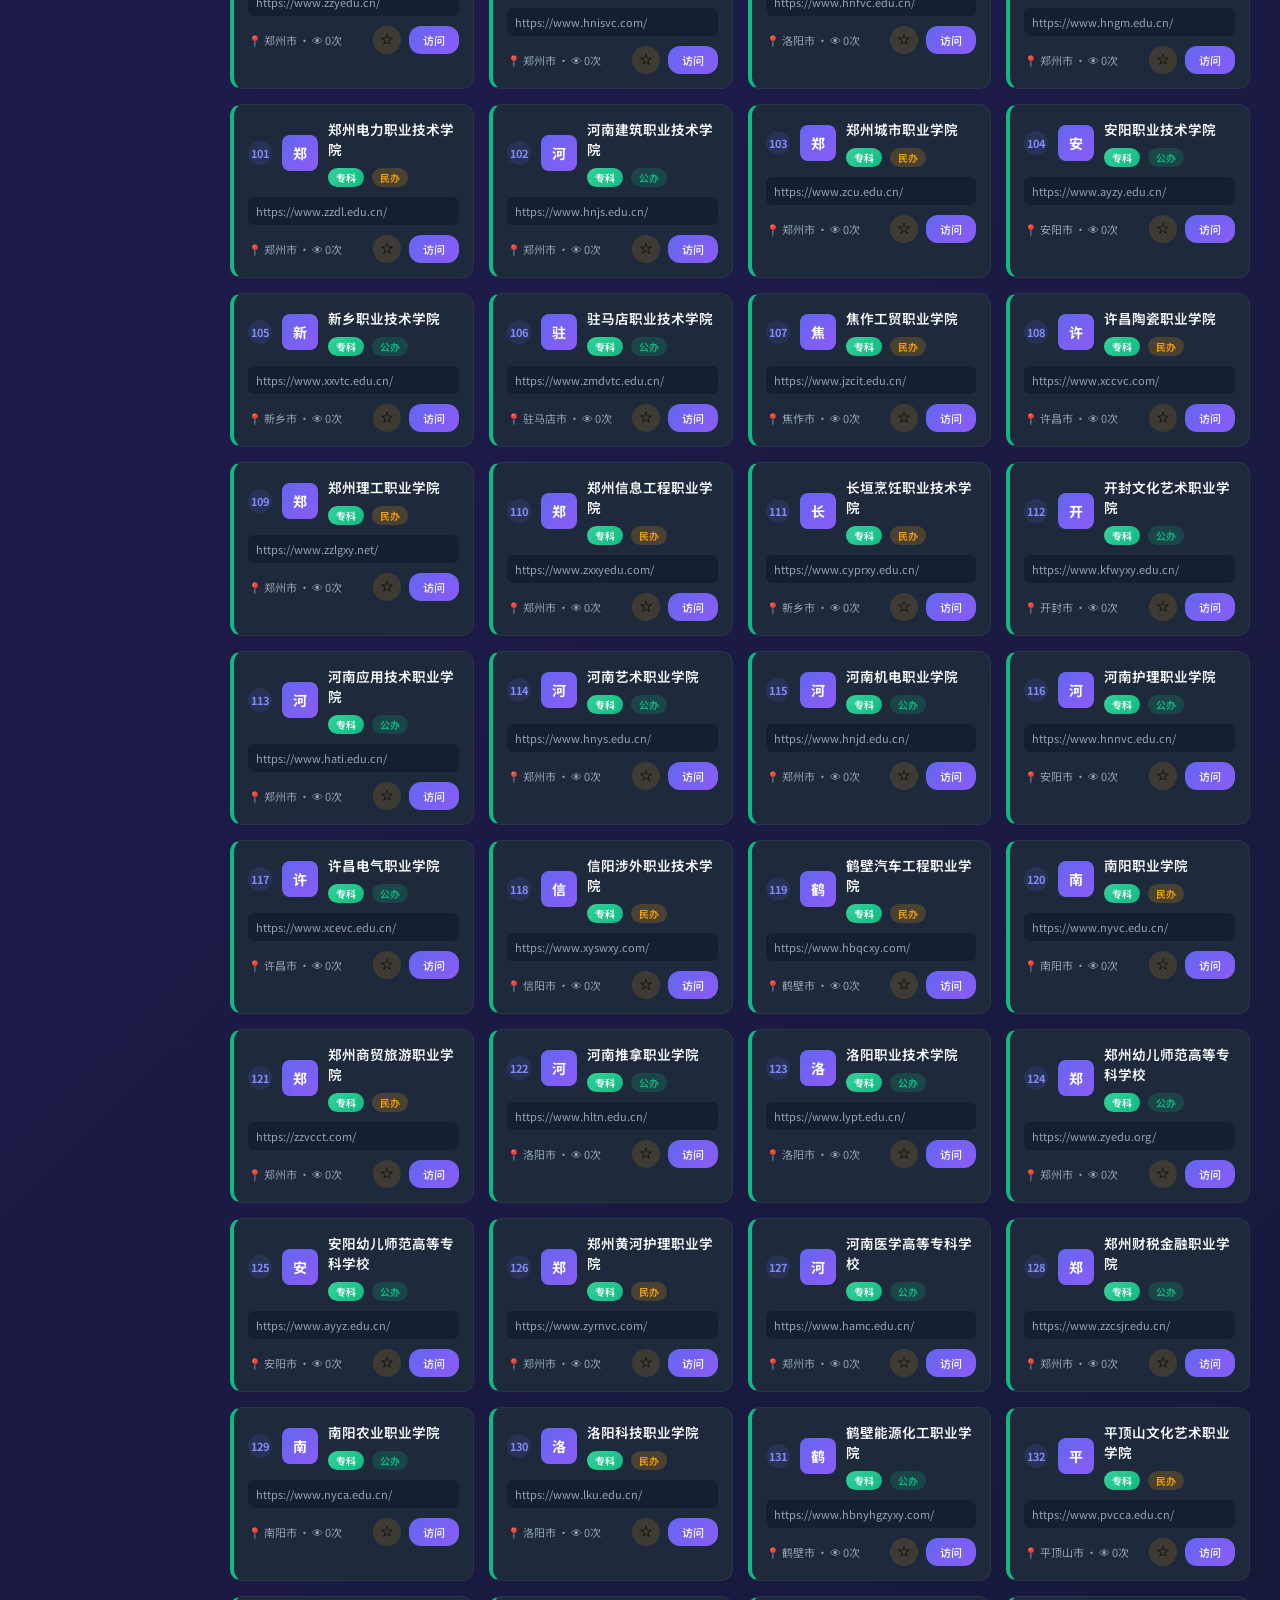
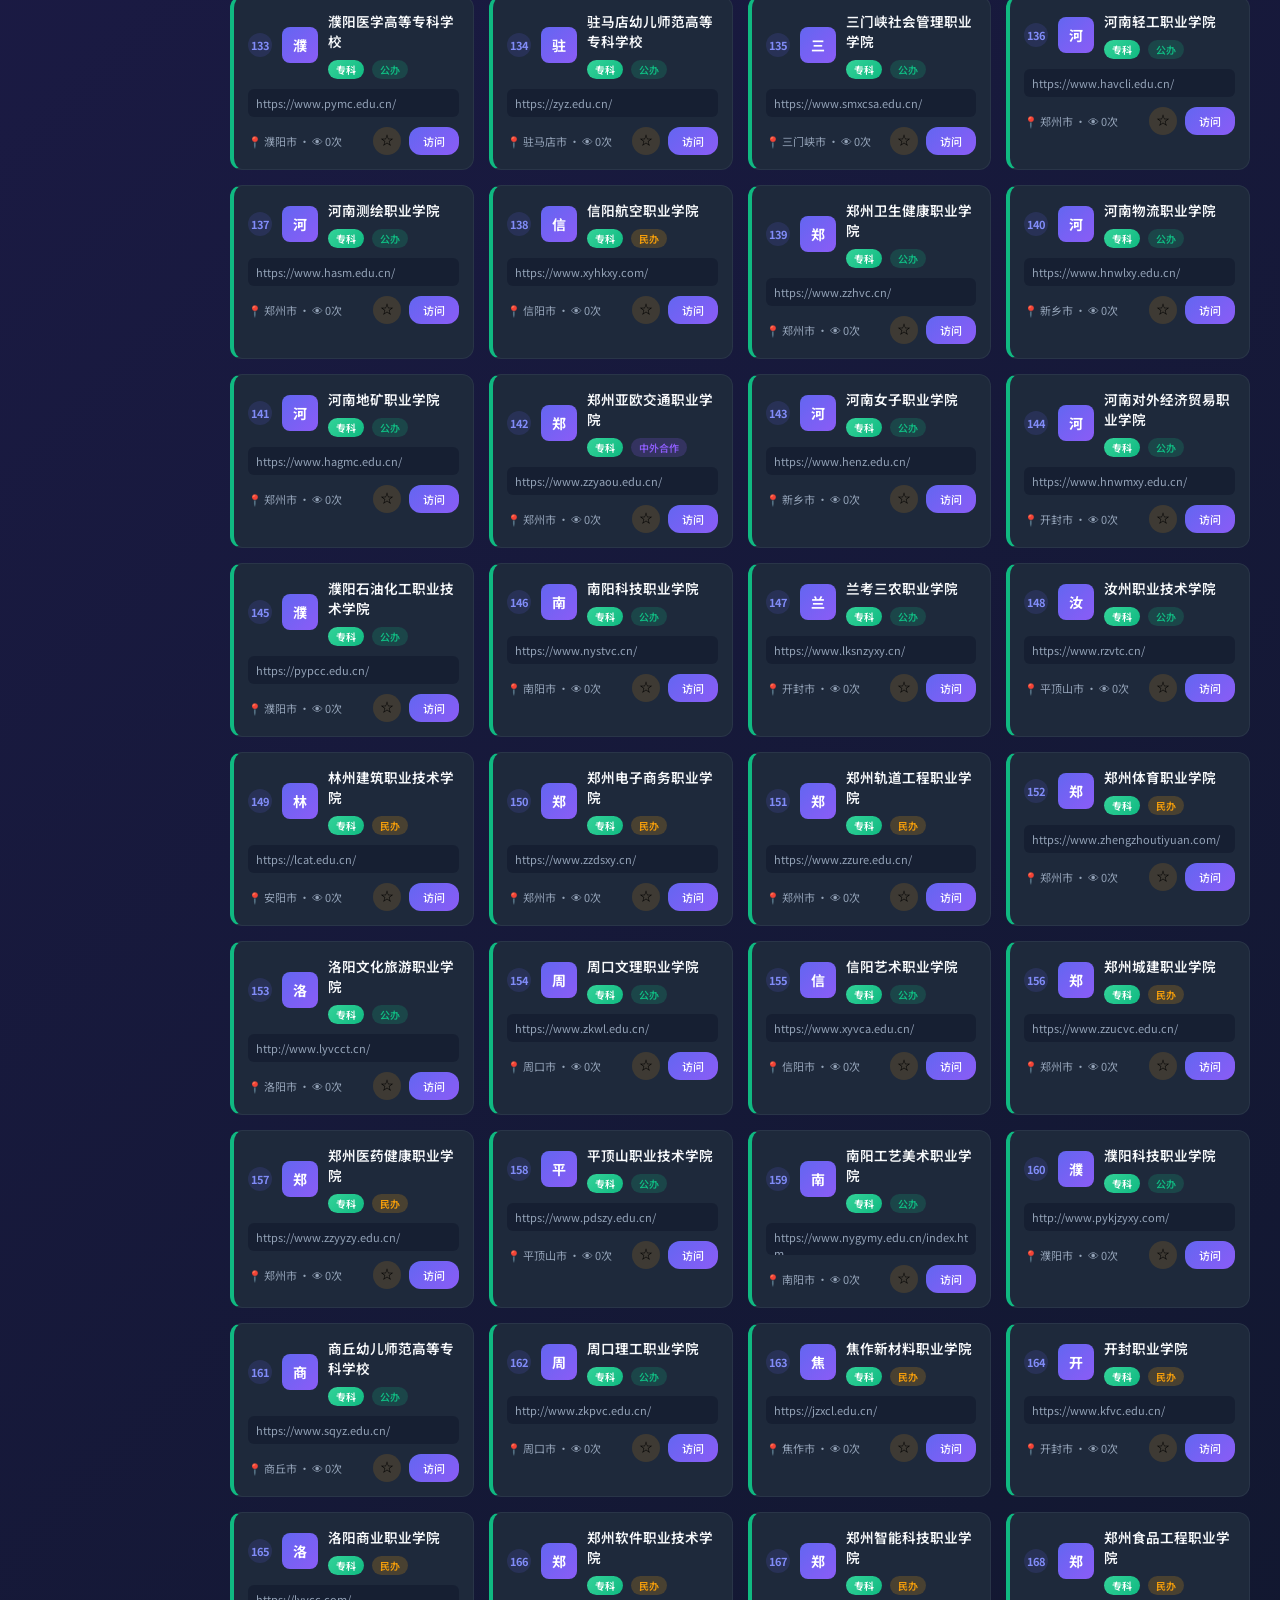
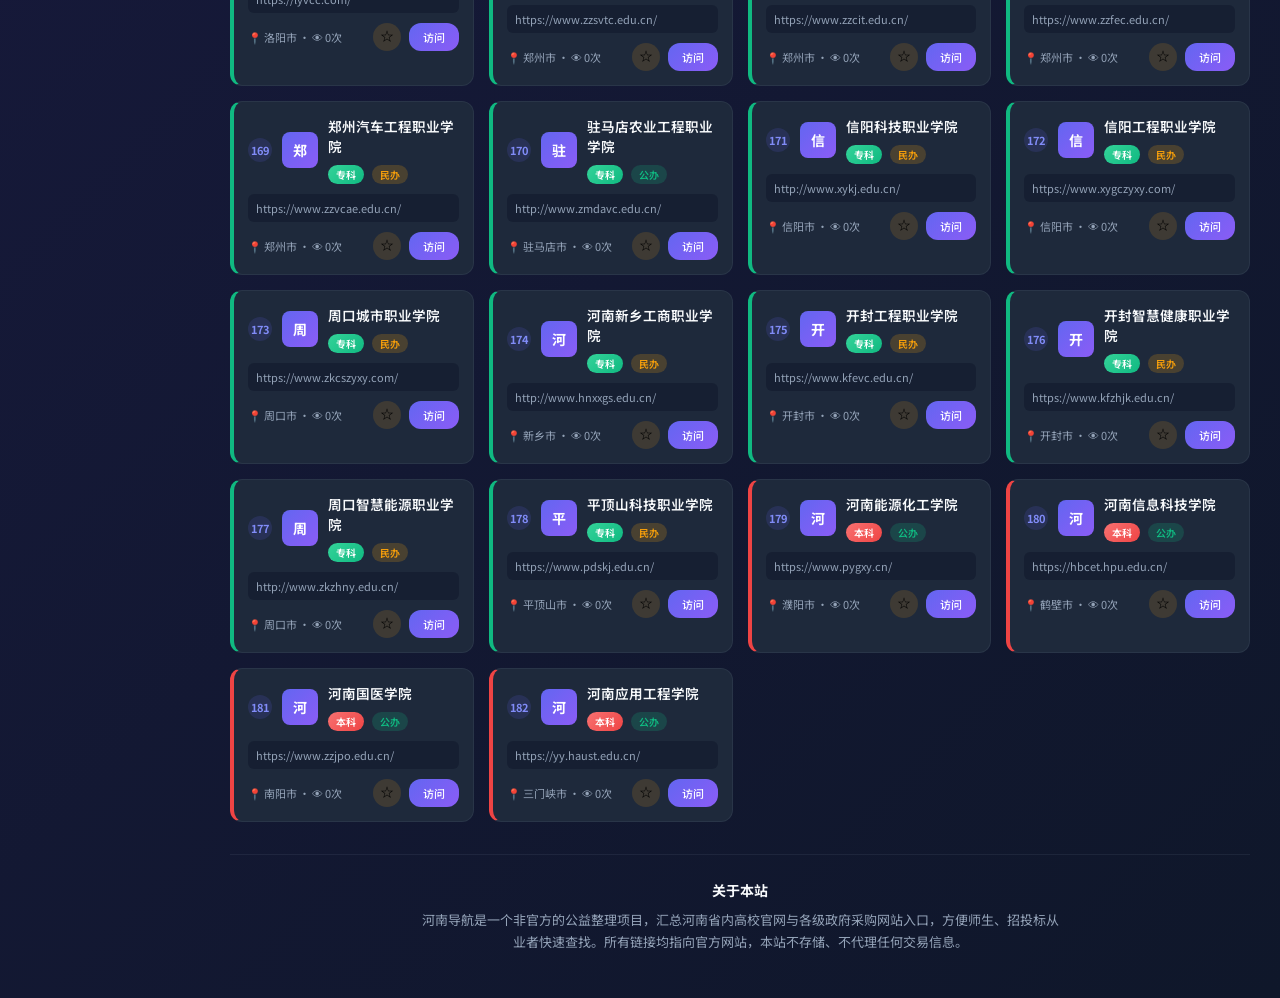
==== commit c8d20b84: "obfuscate JS files + remove footer links" ====
--- a/index.html
+++ b/index.html
@@ -151,13 +151,7 @@
                     <strong>关于本站</strong>
                     <p>河南导航是一个非官方的公益整理项目，汇总河南省内高校官网与各级政府采购网站入口，方便师生、招投标从业者快速查找。所有链接均指向官方网站，本站不存储、不代理任何交易信息。</p>
                 </div>
-                <div class="footer-meta">
-                    <span id="footerUpdated">数据最后核对：请见 GitHub 提交记录</span>
-                    <span>·</span>
-                    <a href="https://github.com/LeoLiu-s/University-Navigation" target="_blank" rel="noopener noreferrer">GitHub 仓库</a>
-                    <span>·</span>
-                    <a href="https://github.com/LeoLiu-s/University-Navigation/issues" target="_blank" rel="noopener noreferrer">反馈 / 报错</a>
-                </div>
+                <div class="footer-meta"></div>
             </div>
         </footer>
     </main>
